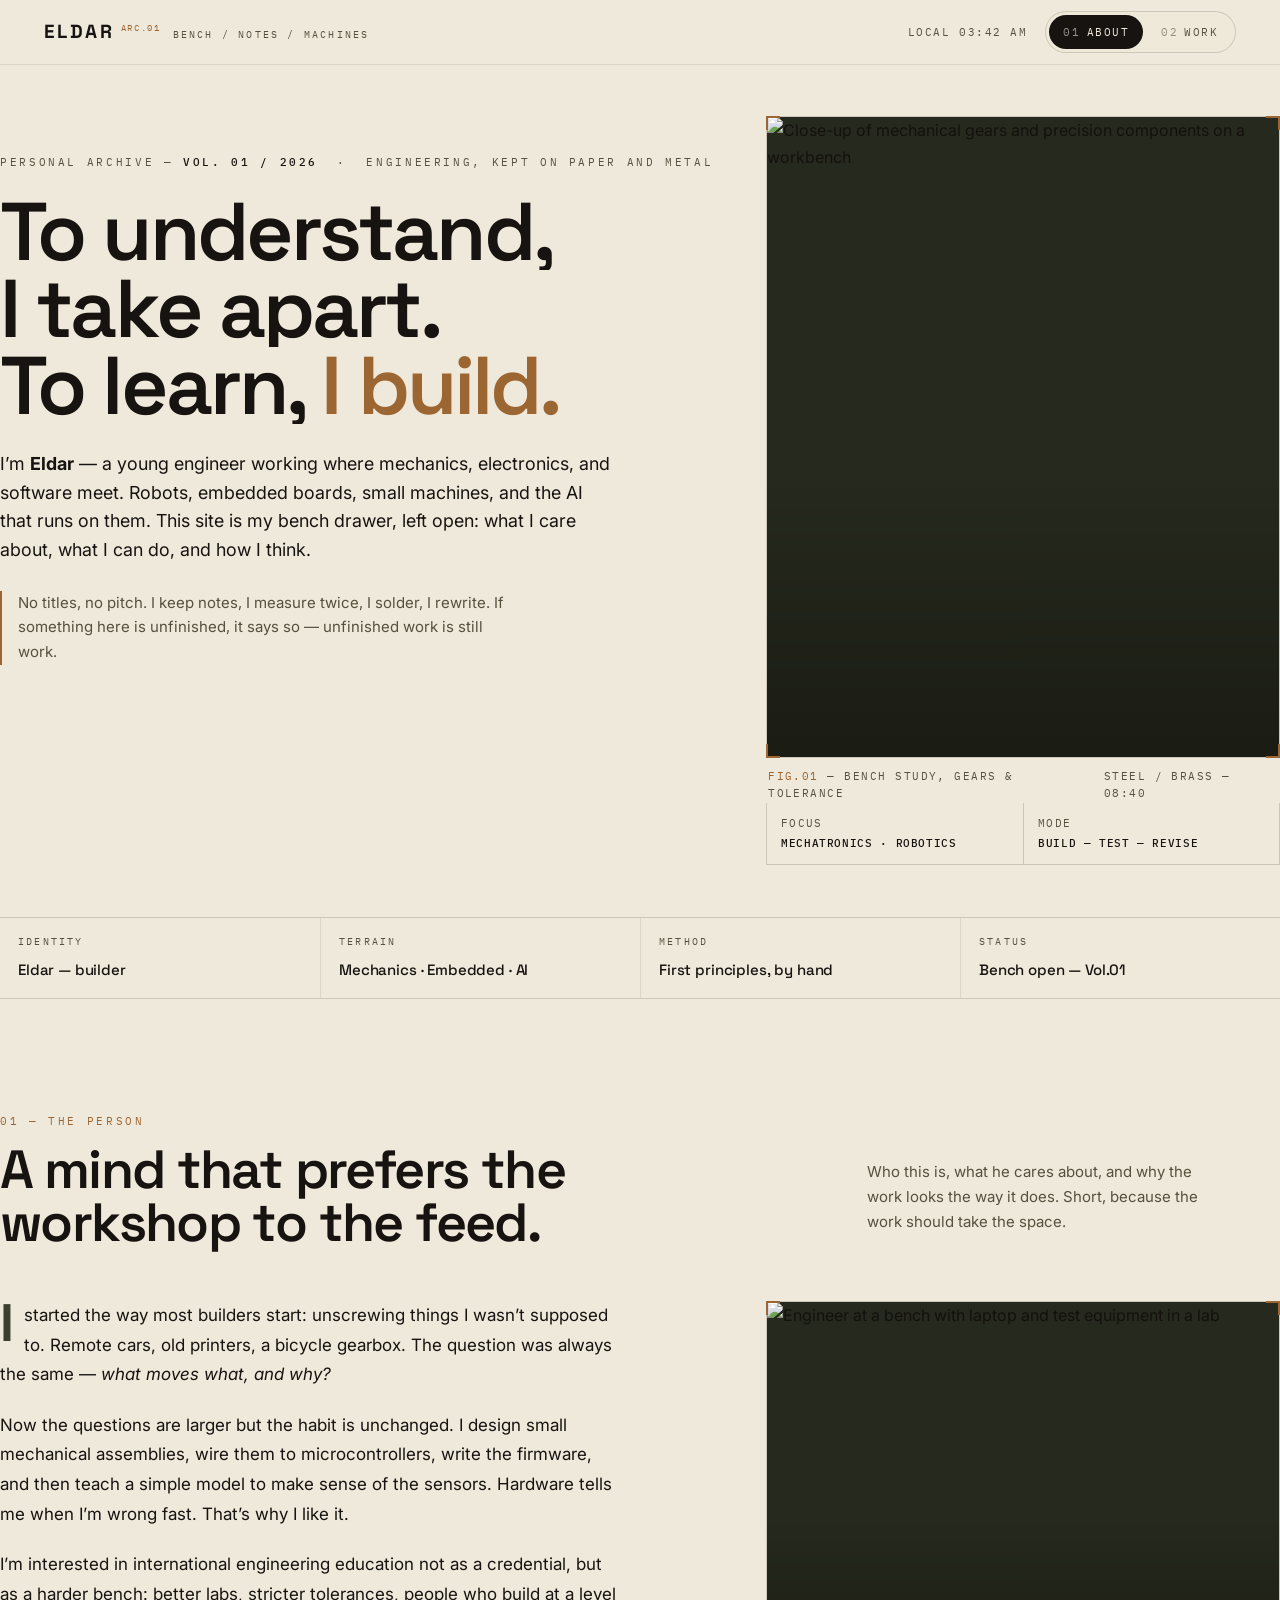
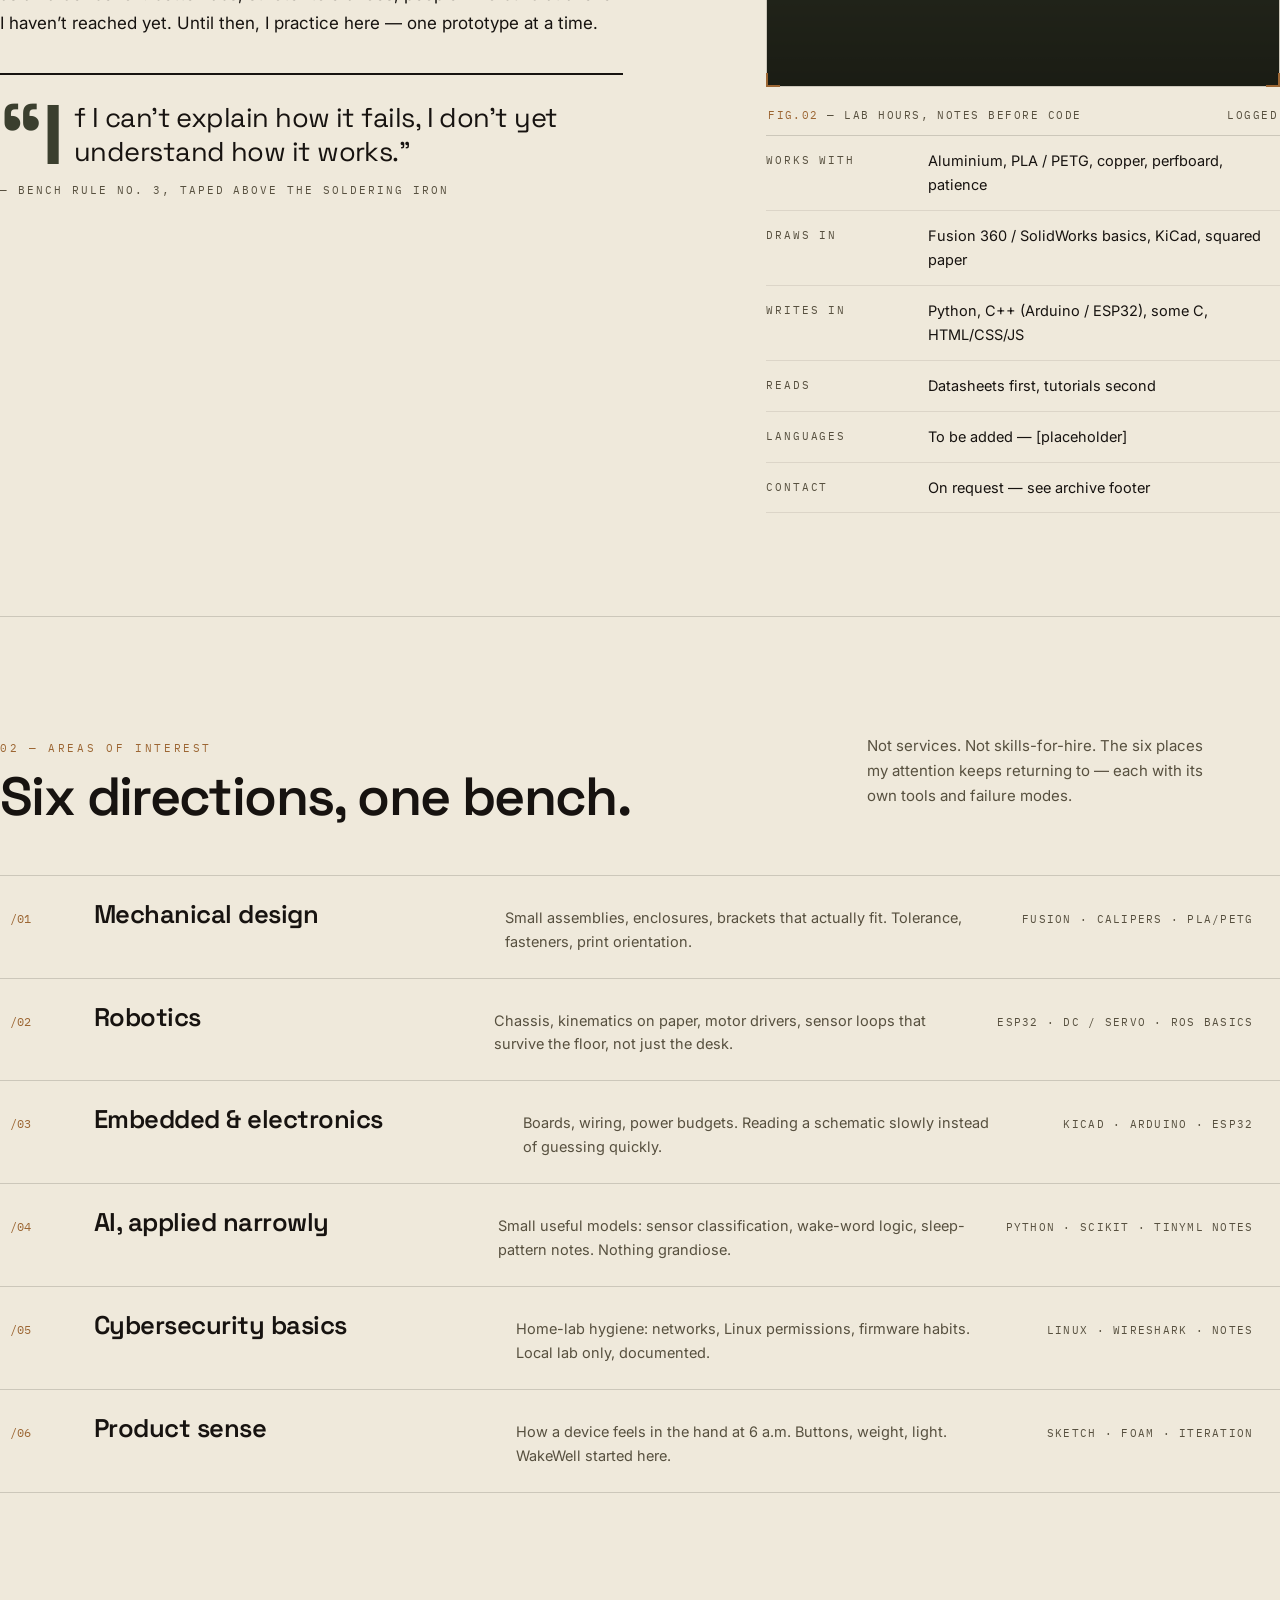
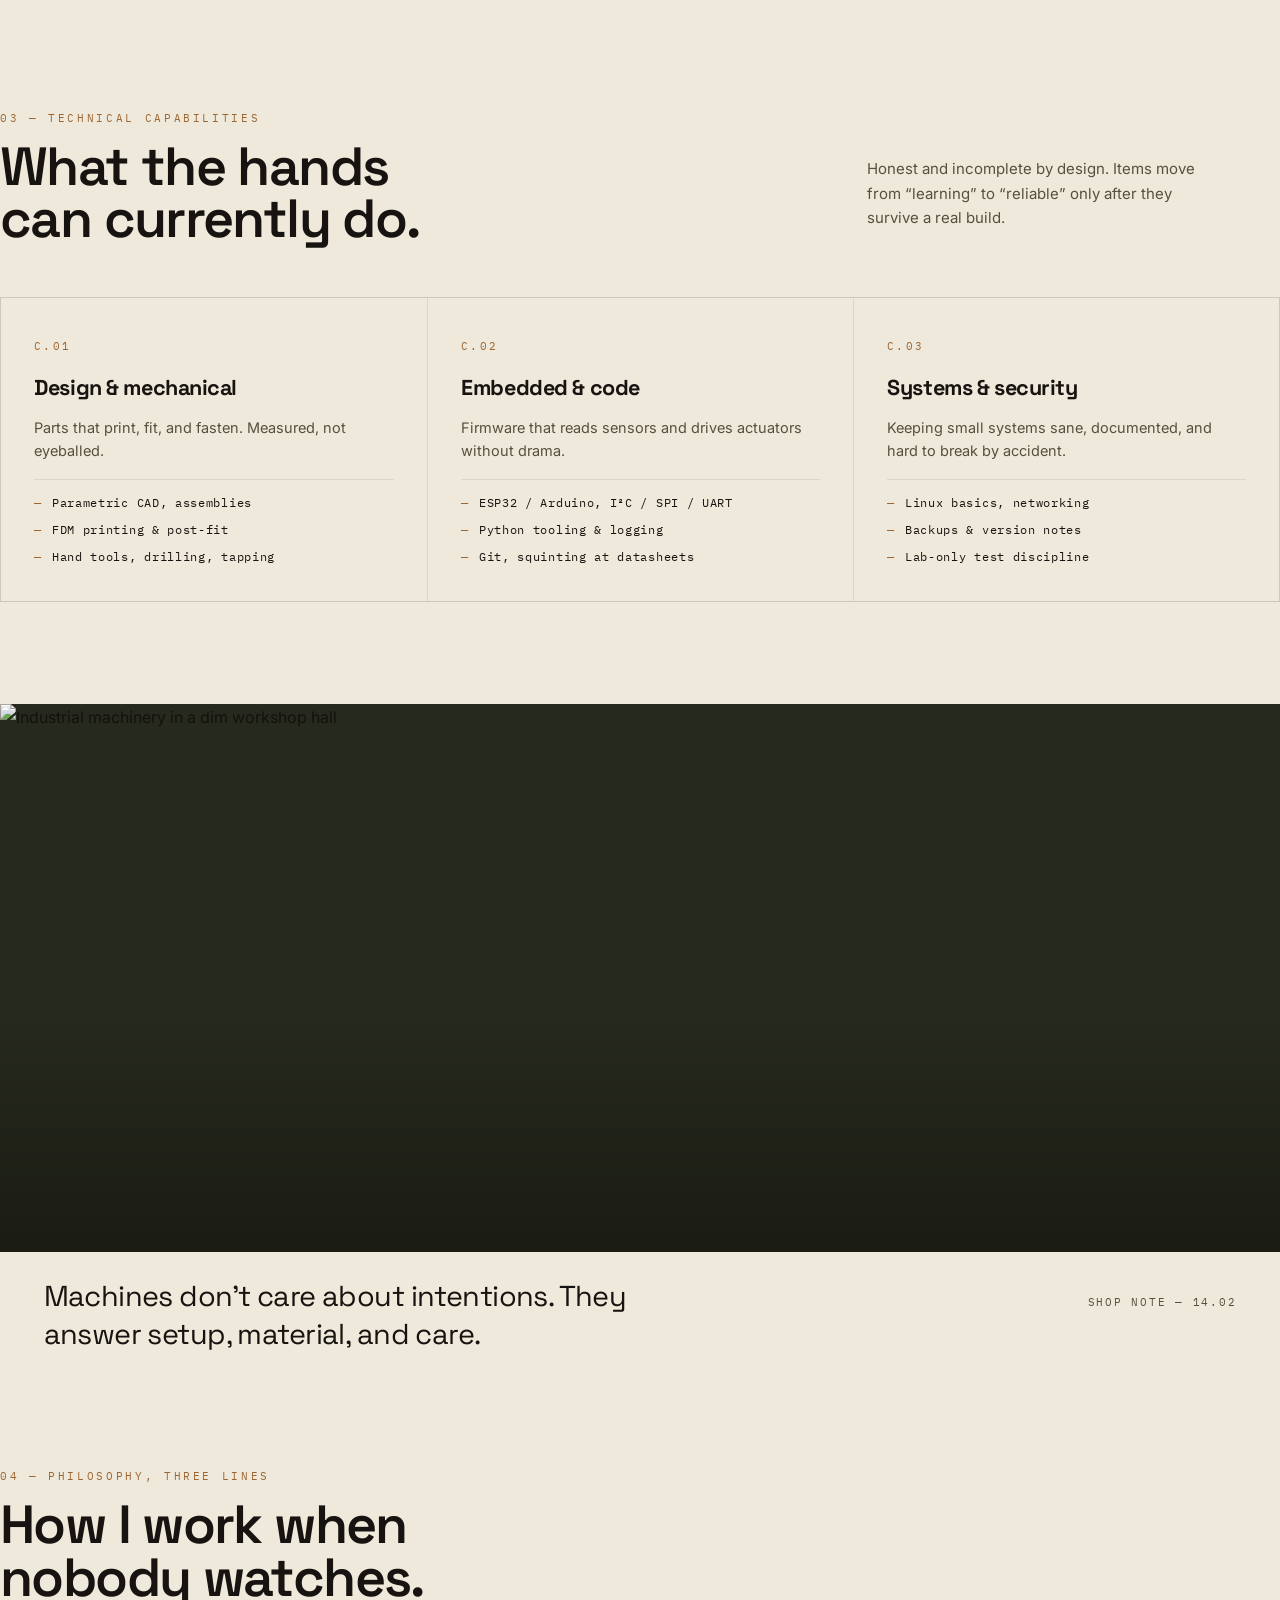
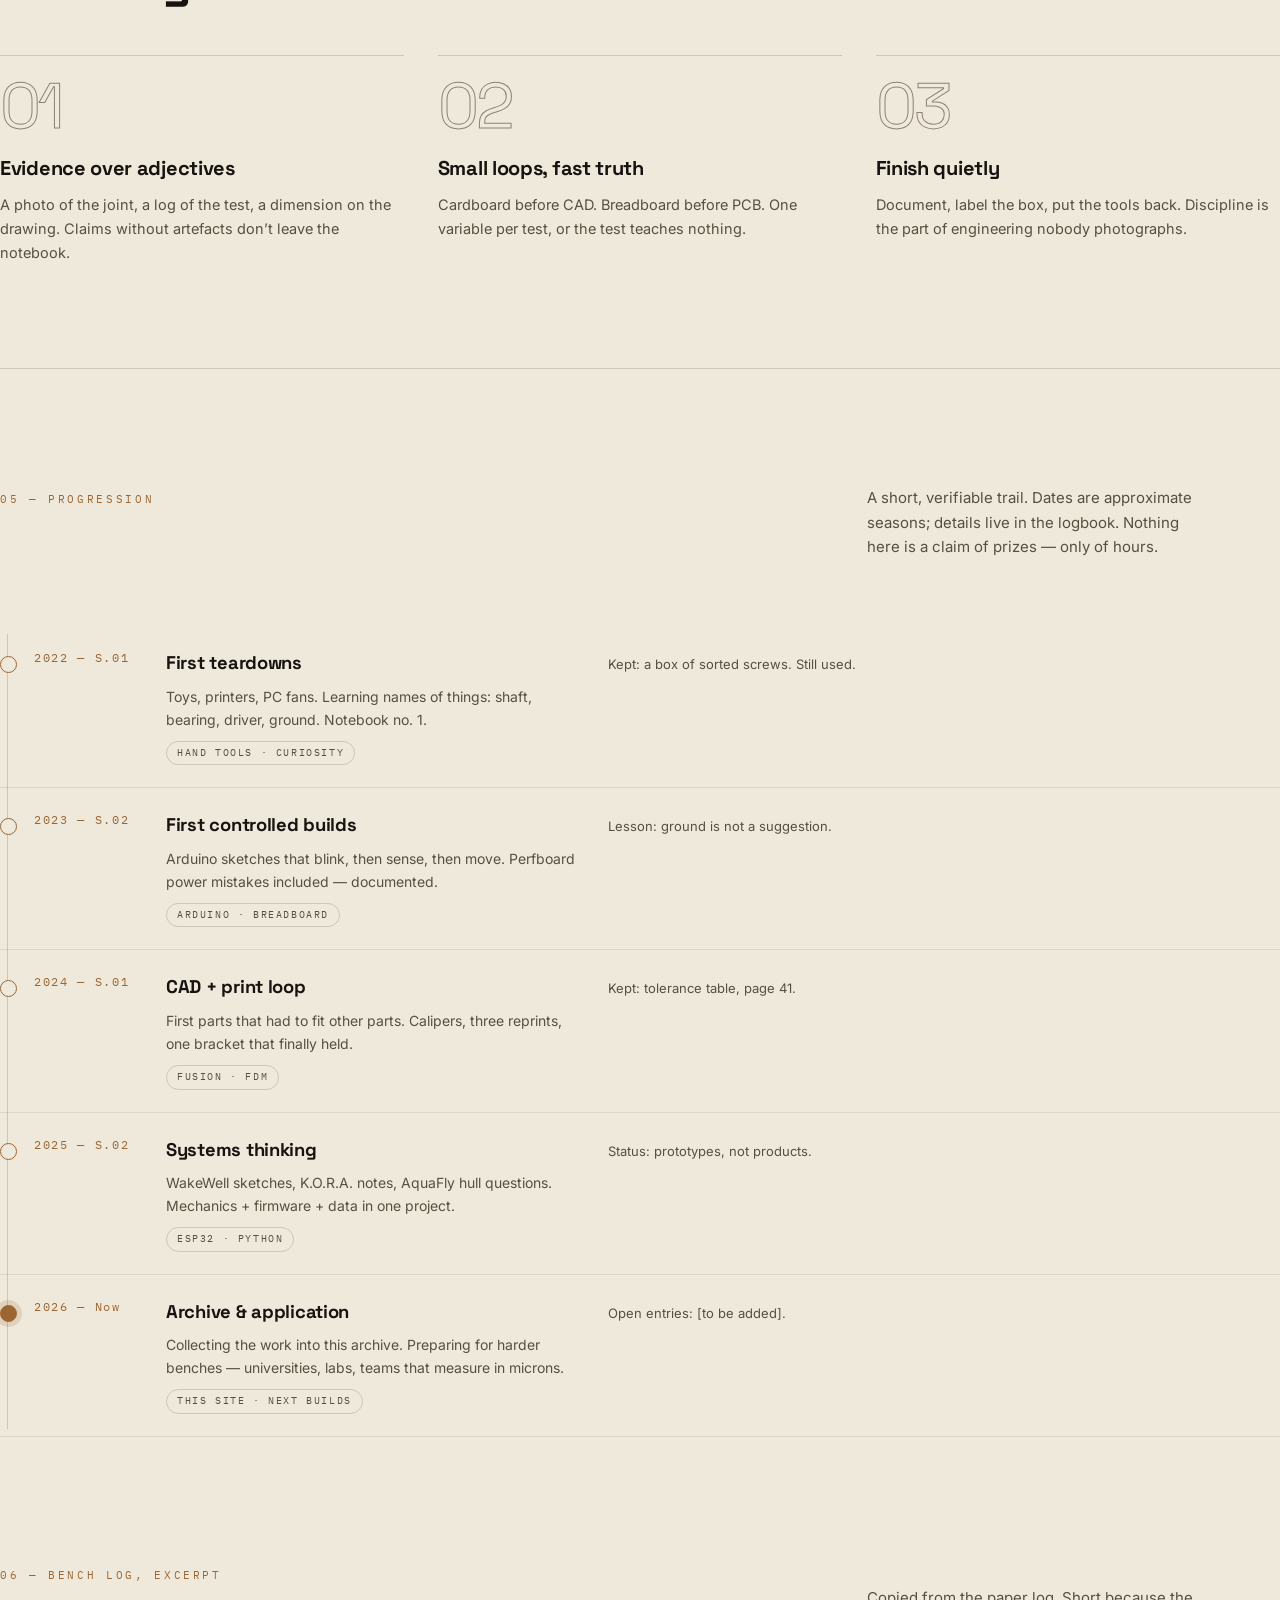
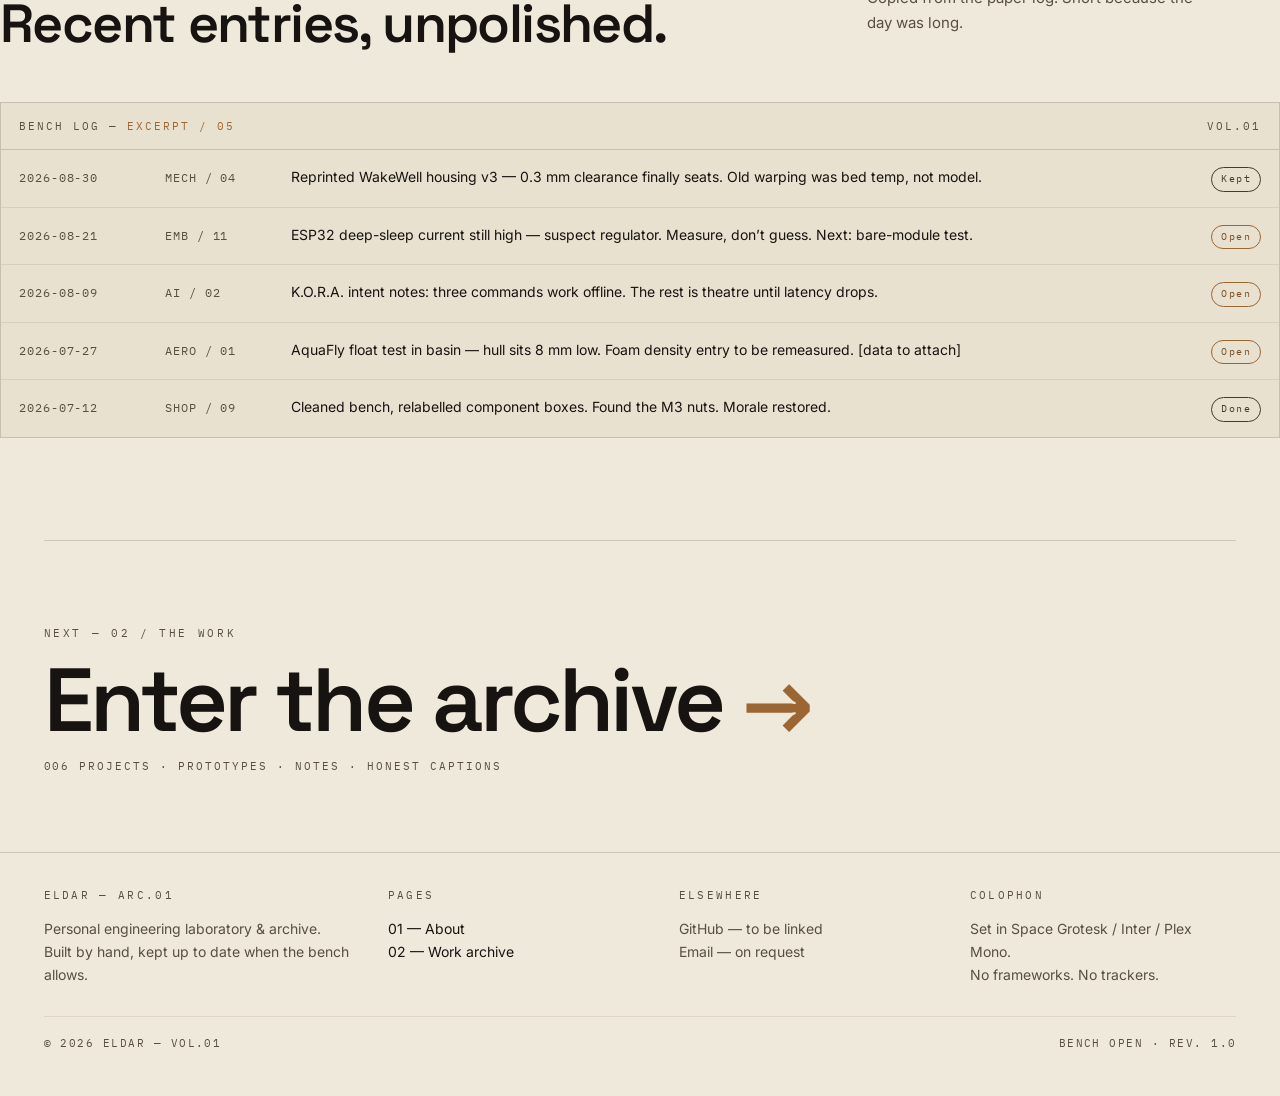
==== index.html @ a41242f1 "Vol.01: personal engineering archive (about + work)" ====
<!DOCTYPE html>
<html lang="en" data-theme="light">
<head>
  <meta charset="UTF-8">
  <meta name="viewport" content="width=device-width, initial-scale=1.0">
  <title>ELDAR — Understanding, Built by Hand | Engineering Archive Vol.01</title>
  <meta name="description" content="Eldar — young engineer working across mechanical systems, robotics, embedded hardware and AI. A personal laboratory and archive. Less talk, more bench.">
  <meta name="theme-color" content="#EFE9DB">
  <link rel="canonical" href="https://eldar-archive.dev/">
  <meta property="og:type" content="website">
  <meta property="og:title" content="ELDAR — Understanding, Built by Hand">
  <meta property="og:description" content="Mechanical systems, robotics, embedded hardware, AI. A personal engineering laboratory and archive.">
  <meta property="og:image" content="https://images.unsplash.com/photo-1530124566582-a618bc2615dc?q=80&w=1200&auto=format&fit=crop">
  <meta name="twitter:card" content="summary_large_image">
  <link rel="icon" href="data:image/svg+xml,%3Csvg xmlns='http://www.w3.org/2000/svg' viewBox='0 0 64 64'%3E%3Crect width='64' height='64' fill='%23171310'/%3E%3Ctext x='32' y='42' font-family='Arial' font-weight='700' font-size='32' fill='%23EFE9DB' text-anchor='middle'%3EE%3C/text%3E%3Crect x='14' y='48' width='36' height='3' fill='%239C6633'/%3E%3C/svg%3E">
  <link rel="preconnect" href="https://fonts.googleapis.com">
  <link rel="preconnect" href="https://fonts.gstatic.com" crossorigin>
  <link href="https://fonts.googleapis.com/css2?family=IBM+Plex+Mono:wght@400;500&family=Inter:wght@400;500;600&family=Space+Grotesk:wght@400;500;600;700&display=swap" rel="stylesheet">
  <link rel="stylesheet" href="assets/css/style.css">
</head>
<body>
  <a class="skip" href="#main">Skip to content</a>
  <div class="progress" aria-hidden="true"><span data-progress></span></div>
  <div class="wipe" data-wipe aria-hidden="true">
    <div class="wipe-inner"><span data-wipe-label>ARCHIVE</span><i>— 2026</i></div>
  </div>

  <header class="site-head">
    <div class="head-in">
      <a class="brand" href="index.html" aria-label="Eldar — home">
        <span class="brand-mark">ELDAR<sup>ARC.01</sup></span>
        <span class="brand-sub">Bench / Notes / Machines</span>
      </a>
      <div class="head-meta">
        <span class="head-clock" data-clock>LOCAL --:--</span>
        <nav class="nav" aria-label="Primary">
          <a href="index.html" aria-current="page"><b>01</b>About</a>
          <a href="work.html" data-transition data-label="02 — WORK ARCHIVE"><b>02</b>Work</a>
        </nav>
      </div>
    </div>
  </header>

  <main id="main">
    <!-- HERO -->
    <section class="hero-about wrap" aria-labelledby="hero-title">
      <div class="hero-grid">
        <div class="hero-copy">
          <p class="vol reveal">Personal archive — <b>Vol. 01 / 2026</b> &nbsp;·&nbsp; Engineering, kept on paper and metal</p>
          <h1 id="hero-title" class="h-display lines" aria-label="To understand, I take apart. To learn, I build.">
            <span class="line"><span>To understand,</span></span>
            <span class="line"><span>I take apart.</span></span>
            <span class="line"><span>To learn, <em>I build.</em></span></span>
          </h1>
          <p class="lede reveal reveal-d1" style="margin-top:26px">
            I&rsquo;m <strong>Eldar</strong> — a young engineer working where mechanics, electronics,
            and software meet. Robots, embedded boards, small machines, and the AI that runs on them.
            This site is my bench drawer, left open: what I care about, what I can do, and how I think.
          </p>
          <div class="hero-note reveal reveal-d2">
            <span class="bar" aria-hidden="true"></span>
            <p class="muted" style="margin:0;font-size:15px;max-width:56ch">
              No titles, no pitch. I keep notes, I measure twice, I solder, I rewrite.
              If something here is unfinished, it says so — unfinished work is still work.
            </p>
          </div>
        </div>
        <figure class="hero-fig reveal reveal-d1" style="margin:0">
          <div class="frame">
            <span class="ticks" aria-hidden="true"><i></i><i></i><i></i><i></i></span>
            <div class="img-reveal" style="aspect-ratio:4/5">
              <img src="https://images.unsplash.com/photo-1530124566582-a618bc2615dc?q=80&w=1200&auto=format&fit=crop"
                   alt="Close-up of mechanical gears and precision components on a workbench"
                   fetchpriority="high" decoding="async">
            </div>
          </div>
          <figcaption class="caption"><span><b>FIG.01</b> — Bench study, gears &amp; tolerance</span><span> Steel / brass — 08:40</span></figcaption>
          <div class="hero-meta" aria-label="Profile metadata">
            <div>Focus<b>Mechatronics · Robotics</b></div>
            <div>Mode<b>Build — test — revise</b></div>
          </div>
        </figure>
      </div>

      <div class="spec-strip reveal" aria-label="Quick facts">
        <div><small>Identity</small><strong>Eldar — builder</strong></div>
        <div><small>Terrain</small><strong>Mechanics · Embedded · AI</strong></div>
        <div><small>Method</small><strong>First principles, by hand</strong></div>
        <div><small>Status</small><strong>Bench open — Vol.01</strong></div>
      </div>
    </section>

    <!-- 01 PROFILE -->
    <section class="block wrap" aria-labelledby="profile-t">
      <div class="block-head">
        <div class="left">
          <p class="block-num reveal">01 — The person</p>
          <h2 id="profile-t" class="h2 reveal">A mind that prefers the workshop to the feed.</h2>
        </div>
        <p class="right reveal">Who this is, what he cares about, and why the work looks the way it does. Short, because the work should take the space.</p>
      </div>
      <div class="profile-grid">
        <div class="profile-main reveal">
          <p>I started the way most builders start: unscrewing things I wasn&rsquo;t supposed to. Remote cars, old printers, a bicycle gearbox. The question was always the same — <em>what moves what, and why?</em></p>
          <p>Now the questions are larger but the habit is unchanged. I design small mechanical assemblies, wire them to microcontrollers, write the firmware, and then teach a simple model to make sense of the sensors. Hardware tells me when I&rsquo;m wrong fast. That&rsquo;s why I like it.</p>
          <p>I&rsquo;m interested in international engineering education not as a credential, but as a harder bench: better labs, stricter tolerances, people who build at a level I haven&rsquo;t reached yet. Until then, I practice here — one prototype at a time.</p>
          <div class="pull">
            <p>&ldquo;If I can&rsquo;t explain how it fails, I don&rsquo;t yet understand how it works.&rdquo;</p>
            <cite>— bench rule no. 3, taped above the soldering iron</cite>
          </div>
        </div>
        <div class="profile-side reveal reveal-d1">
          <div class="frame">
            <span class="ticks" aria-hidden="true"><i></i><i></i><i></i><i></i></span>
            <div class="img-reveal" style="aspect-ratio:4/3">
              <img src="https://images.unsplash.com/photo-1581091226825-a6a2a5aee158?q=80&w=1200&auto=format&fit=crop"
                   alt="Engineer at a bench with laptop and test equipment in a lab" loading="lazy" decoding="async">
            </div>
          </div>
          <p class="caption"><span><b>FIG.02</b> — Lab hours, notes before code</span><span> Logged</span></p>
          <div class="fact-table" aria-label="Facts">
            <dl><dt>Works with</dt><dd>Aluminium, PLA / PETG, copper, perfboard, patience</dd></dl>
            <dl><dt>Draws in</dt><dd>Fusion 360 / SolidWorks basics, KiCad, squared paper</dd></dl>
            <dl><dt>Writes in</dt><dd>Python, C++ (Arduino / ESP32), some C, HTML/CSS/JS</dd></dl>
            <dl><dt>Reads</dt><dd>Datasheets first, tutorials second</dd></dl>
            <dl><dt>Languages</dt><dd>To be added — [placeholder]</dd></dl>
            <dl><dt>Contact</dt><dd>On request — see archive footer</dd></dl>
          </div>
        </div>
      </div>
    </section>

    <hr class="rule">

    <!-- 02 FIELDS -->
    <section class="block wrap" aria-labelledby="fields-t">
      <div class="block-head">
        <div class="left">
          <p class="block-num reveal">02 — Areas of interest</p>
          <h2 id="fields-t" class="h2 reveal">Six directions, one bench.</h2>
        </div>
        <p class="right reveal">Not services. Not skills-for-hire. The six places my attention keeps returning to — each with its own tools and failure modes.</p>
      </div>
      <div class="fields reveal" role="list">
        <a class="field" role="listitem" href="work.html#robotics" data-transition data-label="02 — ROBOTICS">
          <span class="idx">/01</span><h3>Mechanical design</h3>
          <p>Small assemblies, enclosures, brackets that actually fit. Tolerance, fasteners, print orientation.</p>
          <span class="tools">Fusion · Calipers · PLA/PETG <span class="arrow">→</span></span>
        </a>
        <a class="field" role="listitem" href="work.html#robotics" data-transition data-label="02 — ROBOTICS">
          <span class="idx">/02</span><h3>Robotics</h3>
          <p>Chassis, kinematics on paper, motor drivers, sensor loops that survive the floor, not just the desk.</p>
          <span class="tools">ESP32 · DC / Servo · ROS basics <span class="arrow">→</span></span>
        </a>
        <a class="field" role="listitem" href="work.html#electronics" data-transition data-label="02 — ELECTRONICS">
          <span class="idx">/03</span><h3>Embedded &amp; electronics</h3>
          <p>Boards, wiring, power budgets. Reading a schematic slowly instead of guessing quickly.</p>
          <span class="tools">KiCad · Arduino · ESP32 <span class="arrow">→</span></span>
        </a>
        <a class="field" role="listitem" href="work.html#kora" data-transition data-label="02 — K.O.R.A.">
          <span class="idx">/04</span><h3>AI, applied narrowly</h3>
          <p>Small useful models: sensor classification, wake-word logic, sleep-pattern notes. Nothing grandiose.</p>
          <span class="tools">Python · scikit · TinyML notes <span class="arrow">→</span></span>
        </a>
        <a class="field" role="listitem" href="work.html#security" data-transition data-label="02 — SECURITY LAB">
          <span class="idx">/05</span><h3>Cybersecurity basics</h3>
          <p>Home-lab hygiene: networks, Linux permissions, firmware habits. Local lab only, documented.</p>
          <span class="tools">Linux · Wireshark · Notes <span class="arrow">→</span></span>
        </a>
        <a class="field" role="listitem" href="work.html#cad" data-transition data-label="02 — CAD / PROTOTYPES">
          <span class="idx">/06</span><h3>Product sense</h3>
          <p>How a device feels in the hand at 6 a.m. Buttons, weight, light. WakeWell started here.</p>
          <span class="tools">Sketch · Foam · Iteration <span class="arrow">→</span></span>
        </a>
      </div>
    </section>

    <!-- 03 CAPABILITIES -->
    <section class="block wrap" aria-labelledby="caps-t">
      <div class="block-head">
        <div class="left">
          <p class="block-num reveal">03 — Technical capabilities</p>
          <h2 id="caps-t" class="h2 reveal">What the hands can currently do.</h2>
        </div>
        <p class="right reveal">Honest and incomplete by design. Items move from &ldquo;learning&rdquo; to &ldquo;reliable&rdquo; only after they survive a real build.</p>
      </div>
      <div class="caps reveal">
        <div class="cap">
          <span class="cnum">C.01</span>
          <h3>Design &amp; mechanical</h3>
          <p>Parts that print, fit, and fasten. Measured, not eyeballed.</p>
          <ul><li>Parametric CAD, assemblies</li><li>FDM printing &amp; post-fit</li><li>Hand tools, drilling, tapping</li></ul>
        </div>
        <div class="cap">
          <span class="cnum">C.02</span>
          <h3>Embedded &amp; code</h3>
          <p>Firmware that reads sensors and drives actuators without drama.</p>
          <ul><li>ESP32 / Arduino, I²C / SPI / UART</li><li>Python tooling &amp; logging</li><li>Git, squinting at datasheets</li></ul>
        </div>
        <div class="cap">
          <span class="cnum">C.03</span>
          <h3>Systems &amp; security</h3>
          <p>Keeping small systems sane, documented, and hard to break by accident.</p>
          <ul><li>Linux basics, networking</li><li>Backups &amp; version notes</li><li>Lab-only test discipline</li></ul>
        </div>
      </div>
    </section>

    <!-- INTERLUDE -->
    <section class="interlude" aria-label="Workshop interlude">
      <div class="img-reveal reveal" data-parallax="0.05">
        <img src="https://images.unsplash.com/photo-1504328345606-18bbc8c9d7d1?q=80&w=2000&auto=format&fit=crop"
             alt="Industrial machinery in a dim workshop hall" loading="lazy" decoding="async">
      </div>
      <blockquote class="reveal">
        <p>Machines don&rsquo;t care about intentions. They answer setup, material, and care.</p>
        <footer>Shop note — 14.02</footer>
      </blockquote>
    </section>

    <!-- 04 PHILOSOPHY -->
    <section class="block wrap" aria-labelledby="philo-t">
      <div class="block-head">
        <div class="left">
          <p class="block-num reveal">04 — Philosophy, three lines</p>
          <h2 id="philo-t" class="h2 reveal">How I work when nobody watches.</h2>
        </div>
      </div>
      <div class="philo">
        <div class="principle reveal"><span class="big">01</span><h3>Evidence over adjectives</h3><p>A photo of the joint, a log of the test, a dimension on the drawing. Claims without artefacts don&rsquo;t leave the notebook.</p></div>
        <div class="principle reveal reveal-d1"><span class="big">02</span><h3>Small loops, fast truth</h3><p>Cardboard before CAD. Breadboard before PCB. One variable per test, or the test teaches nothing.</p></div>
        <div class="principle reveal reveal-d2"><span class="big">03</span><h3>Finish quietly</h3><p>Document, label the box, put the tools back. Discipline is the part of engineering nobody photographs.</p></div>
      </div>
    </section>

    <hr class="rule">

    <!-- 05 PROGRESSION -->
    <section class="block wrap" aria-labelledby="prog-t">
      <div class="block-head">
        <div class="left">
          <p class="block-num reveal">05 — Progression</p>
          <h2 id="prog-t" class="h2 reveal">How the bench got here.</h2>
        </div>
        <p class="right reveal">A short, verifiable trail. Dates are approximate seasons; details live in the logbook. Nothing here is a claim of prizes — only of hours.</p>
      </div>
      <ol class="timeline reveal">
        <li><span class="yr">2022 — S.01</span><div><h3>First teardowns</h3><p>Toys, printers, PC fans. Learning names of things: shaft, bearing, driver, ground. Notebook no. 1.</p><span class="tag">Hand tools · Curiosity</span></div><p class="muted" style="font-size:13px">Kept: a box of sorted screws. Still used.</p></li>
        <li><span class="yr">2023 — S.02</span><div><h3>First controlled builds</h3><p>Arduino sketches that blink, then sense, then move. Perfboard power mistakes included — documented.</p><span class="tag">Arduino · Breadboard</span></div><p class="muted" style="font-size:13px">Lesson: ground is not a suggestion.</p></li>
        <li><span class="yr">2024 — S.01</span><div><h3>CAD + print loop</h3><p>First parts that had to fit other parts. Calipers, three reprints, one bracket that finally held.</p><span class="tag">Fusion · FDM</span></div><p class="muted" style="font-size:13px">Kept: tolerance table, page 41.</p></li>
        <li><span class="yr">2025 — S.02</span><div><h3>Systems thinking</h3><p>WakeWell sketches, K.O.R.A. notes, AquaFly hull questions. Mechanics + firmware + data in one project.</p><span class="tag">ESP32 · Python</span></div><p class="muted" style="font-size:13px">Status: prototypes, not products.</p></li>
        <li class="is-now"><span class="yr">2026 — Now</span><div><h3>Archive &amp; application</h3><p>Collecting the work into this archive. Preparing for harder benches — universities, labs, teams that measure in microns.</p><span class="tag">This site · Next builds</span></div><p class="muted" style="font-size:13px">Open entries: [to be added].</p></li>
      </ol>
    </section>

    <!-- 06 LOG -->
    <section class="block wrap" aria-labelledby="log-t" style="padding-top:0">
      <div class="block-head">
        <div class="left">
          <p class="block-num reveal">06 — Bench log, excerpt</p>
          <h2 id="log-t" class="h2 reveal">Recent entries, unpolished.</h2>
        </div>
        <p class="right reveal">Copied from the paper log. Short because the day was long.</p>
      </div>
      <div class="log reveal" role="table" aria-label="Bench log excerpt">
        <div class="log-head"><span>Bench log — <b>EXCERPT / 05</b></span><span>Vol.01</span></div>
        <div class="log-row" role="row"><span class="d">2026-08-30</span><span class="c">MECH / 04</span><span>Reprinted WakeWell housing v3 — 0.3 mm clearance finally seats. Old warping was bed temp, not model.</span><span class="s ok">Kept</span></div>
        <div class="log-row" role="row"><span class="d">2026-08-21</span><span class="c">EMB / 11</span><span>ESP32 deep-sleep current still high — suspect regulator. Measure, don&rsquo;t guess. Next: bare-module test.</span><span class="s work">Open</span></div>
        <div class="log-row" role="row"><span class="d">2026-08-09</span><span class="c">AI / 02</span><span>K.O.R.A. intent notes: three commands work offline. The rest is theatre until latency drops.</span><span class="s work">Open</span></div>
        <div class="log-row" role="row"><span class="d">2026-07-27</span><span class="c">AERO / 01</span><span>AquaFly float test in basin — hull sits 8 mm low. Foam density entry to be remeasured. [data to attach]</span><span class="s work">Open</span></div>
        <div class="log-row" role="row"><span class="d">2026-07-12</span><span class="c">SHOP / 09</span><span>Cleaned bench, relabelled component boxes. Found the M3 nuts. Morale restored.</span><span class="s ok">Done</span></div>
      </div>
    </section>

    <div class="wrap">
      <a class="next reveal" href="work.html" data-transition data-label="02 — WORK ARCHIVE" aria-label="Go to the work archive">
        <small>Next — 02 / The work</small>
        <p class="big">Enter the archive <span>→</span></p>
        <p class="muted mono" style="font-size:11px;letter-spacing:.18em;text-transform:uppercase;margin:14px 0 0">006 projects · prototypes · notes · honest captions</p>
      </a>
    </div>
  </main>

  <footer class="site-foot">
    <div class="wrap">
      <div class="foot-grid">
        <div><h4>Eldar — Arc.01</h4><p class="muted" style="margin:0;max-width:34ch">Personal engineering laboratory &amp; archive. Built by hand, kept up to date when the bench allows.</p></div>
        <div><h4>Pages</h4><p style="margin:0"><a href="index.html" aria-current="page">01 — About</a><br><a href="work.html" data-transition data-label="02 — WORK ARCHIVE">02 — Work archive</a></p></div>
        <div><h4>Elsewhere</h4><p class="muted" style="margin:0">GitHub — to be linked<br>Email — on request</p></div>
        <div><h4>Colophon</h4><p class="muted" style="margin:0">Set in Space Grotesk / Inter / Plex Mono.<br>No frameworks. No trackers.</p></div>
      </div>
      <div class="foot-bottom"><span>© <span data-year>2026</span> Eldar — Vol.01</span><span>Bench open · Rev. 1.0</span></div>
    </div>
  </footer>

  <script src="assets/js/main.js" defer></script>
</body>
</html>
---- assets/css/style.css ----
/* ============================================================
   ELDAR — personal engineering archive
   Vol.01 / 2026 — editorial system, no frameworks
   Palette: ivory paper / graphite ink / olive / muted copper
   ============================================================ */

:root{
  --paper:#EFE9DB;
  --paper-2:#E5DCC9;
  --card:#E9E1D0;
  --ink:#171310;
  --ink-2:#2A241D;
  --graphite:#1D1A15;
  --charcoal:#26211A;
  --stone:#8B8172;
  --stone-dark:#57503F;
  --line:rgba(23,19,16,.16);
  --line-soft:rgba(23,19,16,.09);
  --olive:#3B3F2E;
  --olive-deep:#26291D;
  --copper:#9C6633;
  --copper-deep:#7A4E24;
  --burgundy:#5C2E26;
  --bg:var(--paper);
  --fg:var(--ink);
  --muted:var(--stone-dark);
  --panel:var(--card);
  --header-bg:rgba(239,233,219,.86);
  --img-filter:grayscale(22%) sepia(14%) contrast(1.03) brightness(.98);
  --font-display:"Space Grotesk","Archivo",system-ui,-apple-system,"Segoe UI",Roboto,sans-serif;
  --font-body:"Inter",system-ui,-apple-system,"Segoe UI",Roboto,sans-serif;
  --font-mono:"IBM Plex Mono",ui-monospace,SFMono-Regular,Menlo,Consolas,monospace;
  --wrap:1340px;
  --gutter:clamp(18px,3.4vw,44px);
  --ease:cubic-bezier(.22,.8,.24,1);
}

[data-theme="dark"]{
  --bg:#16130F;
  --fg:#EDE6D6;
  --muted:#A79C87;
  --panel:#1F1B15;
  --line:rgba(237,230,214,.16);
  --line-soft:rgba(237,230,214,.08);
  --header-bg:rgba(22,19,15,.82);
  --card:#201B14;
  --img-filter:grayscale(28%) sepia(10%) contrast(1.05) brightness(.92);
}

*{box-sizing:border-box}
html{scroll-behavior:smooth}
html:focus-within{scroll-behavior:smooth}
body{
  margin:0;
  background:var(--bg);
  color:var(--fg);
  font-family:var(--font-body);
  font-size:16px;
  line-height:1.65;
  -webkit-font-smoothing:antialiased;
  text-rendering:optimizeLegibility;
  overflow-x:hidden;
  transition:background .5s var(--ease),color .5s var(--ease);
}
::selection{background:var(--copper);color:#FFF8EA}
img{display:block;max-width:100%}
a{color:inherit}

/* skip link */
.skip{
  position:absolute;left:12px;top:-60px;z-index:200;
  background:var(--ink);color:var(--paper);
  font-family:var(--font-mono);font-size:12px;letter-spacing:.08em;
  padding:10px 14px;text-decoration:none;transition:top .2s;
}
[data-theme="dark"] .skip{background:var(--paper);color:var(--ink)}
.skip:focus{top:12px}

/* progress hairline */
.progress{position:fixed;top:0;left:0;height:2px;width:100%;z-index:120;pointer-events:none;background:transparent}
.progress span{display:block;height:100%;width:100%;background:var(--copper);transform-origin:0 50%;transform:scaleX(0)}

/* page wipe transition */
.wipe{
  position:fixed;inset:0;z-index:150;display:flex;align-items:center;justify-content:center;
  background:var(--olive-deep);color:#EFE9DB;
  clip-path:inset(0 0 100% 0);
  transition:clip-path .55s var(--ease);
  pointer-events:none;
}
.wipe.is-on{clip-path:inset(0 0 0% 0);pointer-events:auto}
.wipe-inner{font-family:var(--font-mono);font-size:12px;letter-spacing:.28em;text-transform:uppercase;display:flex;gap:16px;align-items:center}
.wipe-inner i{font-style:normal;color:#C39A6B}

/* header */
.site-head{
  position:sticky;top:0;z-index:100;
  background:var(--header-bg);
  backdrop-filter:blur(14px);-webkit-backdrop-filter:blur(14px);
  border-bottom:1px solid var(--line-soft);
}
.head-in{
  max-width:var(--wrap);margin:0 auto;padding:0 var(--gutter);
  display:flex;align-items:center;gap:20px;min-height:64px;
}
.brand{display:flex;align-items:baseline;gap:12px;text-decoration:none}
.brand-mark{
  font-family:var(--font-display);font-weight:700;letter-spacing:.14em;font-size:19px;
}
.brand-mark sup{font-family:var(--font-mono);font-weight:400;font-size:9px;letter-spacing:.18em;color:var(--copper);margin-left:6px}
.brand-sub{font-family:var(--font-mono);font-size:10px;letter-spacing:.22em;color:var(--muted);text-transform:uppercase}
.head-meta{margin-left:auto;display:flex;align-items:center;gap:18px}
.head-clock{font-family:var(--font-mono);font-size:11px;letter-spacing:.14em;color:var(--muted)}
.nav{display:flex;gap:4px;border:1px solid var(--line);border-radius:999px;padding:3px;background:color-mix(in srgb, var(--bg) 60%, transparent)}
.nav a{
  font-family:var(--font-mono);font-size:11px;letter-spacing:.14em;text-transform:uppercase;
  text-decoration:none;padding:8px 14px;border-radius:999px;color:var(--muted);
  transition:background .25s,color .25s;
}
.nav a b{font-weight:400;opacity:.6;margin-right:6px}
.nav a[aria-current="page"]{background:var(--fg);color:var(--bg)}
.nav a:hover:not([aria-current="page"]){color:var(--fg)}

/* layout */
.wrap{max-width:var(--wrap);margin:0 auto;padding:0 var(--gutter)}
section{position:relative}
.kicker{
  font-family:var(--font-mono);font-size:11px;letter-spacing:.24em;text-transform:uppercase;
  color:var(--muted);display:flex;align-items:center;gap:12px;margin:0 0 18px;
}
.kicker::before{content:"";width:28px;height:1px;background:var(--copper);flex:none}
.kicker .n{color:var(--copper)}
.h-display{
  font-family:var(--font-display);font-weight:600;
  font-size:clamp(2.7rem,6.4vw,6.2rem);
  line-height:.94;letter-spacing:-.035em;margin:0;
  text-wrap:balance;
}
.h-display em{font-style:normal;color:var(--copper)}
.h-display .thin{font-weight:400}
.lede{font-size:clamp(1.02rem,1.4vw,1.22rem);line-height:1.6;max-width:56ch;color:var(--fg)}
.muted{color:var(--muted)}
.mono{font-family:var(--font-mono)}
.rule{border:0;border-top:1px solid var(--line);margin:0}
.rule-soft{border:0;border-top:1px solid var(--line-soft);margin:0}

/* reveal system — calm, engineered */
.reveal{opacity:0;transform:translateY(26px);transition:opacity .8s var(--ease),transform .8s var(--ease)}
.reveal.is-visible{opacity:1;transform:none}
.reveal-d1{transition-delay:.08s}.reveal-d2{transition-delay:.16s}.reveal-d3{transition-delay:.24s}
.lines .line{display:block;overflow:hidden}
.lines .line > span{display:block;transform:translateY(110%);transition:transform .9s var(--ease)}
.lines.is-visible .line > span{transform:none}
.lines.is-visible .line:nth-child(2) > span{transition-delay:.08s}
.lines.is-visible .line:nth-child(3) > span{transition-delay:.16s}
.lines.is-visible .line:nth-child(4) > span{transition-delay:.24s}

.img-reveal{position:relative;overflow:hidden;background:var(--olive-deep)}
.img-reveal img{
  width:100%;height:100%;object-fit:cover;filter:var(--img-filter);
  transform:scale(1.06);
  transition:transform 1.4s var(--ease),filter .6s;
}
.img-reveal.is-visible img{transform:scale(1)}
.img-reveal::after{
  content:"";position:absolute;inset:0;pointer-events:none;
  background:linear-gradient(180deg,rgba(38,41,29,.0) 55%,rgba(22,19,15,.34) 100%);
  mix-blend-mode:multiply;
}
[data-theme="dark"] .img-reveal::after{background:linear-gradient(180deg,rgba(0,0,0,0) 50%,rgba(0,0,0,.42) 100%)}
.img-reveal:hover img{transform:scale(1.035)}
.frame{position:relative;border:1px solid var(--line)}
.frame .ticks i{position:absolute;width:14px;height:14px;border:0 solid var(--copper);z-index:2}
.frame .ticks i:nth-child(1){top:-1px;left:-1px;border-top-width:2px;border-left-width:2px}
.frame .ticks i:nth-child(2){top:-1px;right:-1px;border-top-width:2px;border-right-width:2px}
.frame .ticks i:nth-child(3){bottom:-1px;left:-1px;border-bottom-width:2px;border-left-width:2px}
.frame .ticks i:nth-child(4){bottom:-1px;right:-1px;border-bottom-width:2px;border-right-width:2px}
.caption{
  display:flex;justify-content:space-between;gap:12px;
  font-family:var(--font-mono);font-size:10.5px;letter-spacing:.14em;text-transform:uppercase;
  color:var(--muted);padding:10px 2px 0;
}
.caption b{font-weight:400;color:var(--copper)}

/* ============ PAGE 01 : ABOUT ============ */
.hero-about{padding:clamp(28px,4vw,60px) 0 0}
.hero-grid{
  display:grid;grid-template-columns:repeat(12,1fr);gap:clamp(18px,2.6vw,36px);
  align-items:start;
}
.hero-copy{grid-column:1 / span 7;padding-top:clamp(6px,2vw,28px)}
.hero-copy .vol{font-family:var(--font-mono);font-size:11px;letter-spacing:.24em;color:var(--muted);text-transform:uppercase;margin-bottom:22px}
.hero-copy .vol b{color:var(--fg);font-weight:500}
.hero-fig{grid-column:8 / span 5}
.hero-fig .img-reveal{aspect-ratio:4/5}
.hero-meta{display:grid;grid-template-columns:1fr 1fr;gap:0;border:1px solid var(--line);border-top:0}
.hero-meta div{padding:12px 14px;font-family:var(--font-mono);font-size:10.5px;letter-spacing:.12em;text-transform:uppercase;color:var(--muted)}
.hero-meta div + div{border-left:1px solid var(--line)}
.hero-meta div b{display:block;color:var(--fg);font-weight:500;margin-top:3px;letter-spacing:.06em}
.hero-note{margin-top:26px;display:flex;gap:16px;align-items:flex-start;max-width:62ch}
.hero-note .bar{width:2px;align-self:stretch;background:var(--copper);flex:none}
.spec-strip{
  margin-top:clamp(30px,4vw,54px);
  display:grid;grid-template-columns:repeat(4,1fr);
  border-top:1px solid var(--line);border-bottom:1px solid var(--line);
}
.spec-strip div{padding:16px 18px 15px;border-left:1px solid var(--line-soft)}
.spec-strip div:first-child{border-left:0}
.spec-strip small{display:block;font-family:var(--font-mono);font-size:10px;letter-spacing:.22em;color:var(--muted);text-transform:uppercase;margin-bottom:6px}
.spec-strip strong{font-family:var(--font-display);font-weight:500;font-size:15px;letter-spacing:-.01em}

.block{padding:clamp(64px,8vw,128px) 0}
.block-head{display:grid;grid-template-columns:repeat(12,1fr);gap:20px;margin-bottom:clamp(28px,4vw,52px);align-items:end}
.block-head .left{grid-column:1 / span 7}
.block-head .right{grid-column:9 / span 4;font-size:15px;color:var(--muted);max-width:38ch}
.block-num{font-family:var(--font-mono);font-size:11px;letter-spacing:.24em;color:var(--copper);text-transform:uppercase;margin-bottom:14px}
.h2{font-family:var(--font-display);font-weight:600;font-size:clamp(2rem,4.2vw,3.7rem);line-height:.98;letter-spacing:-.03em;margin:0;text-wrap:balance}

.profile-grid{display:grid;grid-template-columns:repeat(12,1fr);gap:clamp(18px,2.6vw,36px)}
.profile-main{grid-column:1 / span 6}
.profile-main p{font-size:17px;line-height:1.75;margin:0 0 1.2em;max-width:60ch}
.profile-main p:first-of-type::first-letter{
  font-family:var(--font-display);font-weight:700;font-size:3.1em;float:left;
  line-height:.82;padding-right:10px;color:var(--olive);
}
.profile-side{grid-column:8 / span 5}
.fact-table{border-top:1px solid var(--line)}
.fact-table dl{display:grid;grid-template-columns:150px 1fr;gap:12px;padding:13px 0;border-bottom:1px solid var(--line-soft);margin:0}
.fact-table dt{font-family:var(--font-mono);font-size:10.5px;letter-spacing:.18em;text-transform:uppercase;color:var(--muted);padding-top:3px}
.fact-table dd{margin:0;font-size:14.5px}
.pull{margin:34px 0 0;padding:26px 0 0;border-top:2px solid var(--fg)}
.pull p{font-family:var(--font-display);font-size:clamp(1.3rem,2.2vw,1.7rem);line-height:1.25;letter-spacing:-.02em;margin:0}
.pull cite{display:block;font-style:normal;font-family:var(--font-mono);font-size:11px;letter-spacing:.18em;text-transform:uppercase;color:var(--muted);margin-top:12px}

/* fields list */
.fields{border-top:1px solid var(--line)}
.field{
  display:grid;grid-template-columns:64px 1.1fr 1.4fr auto;gap:20px;align-items:baseline;
  padding:24px 10px;border-bottom:1px solid var(--line);
  text-decoration:none;position:relative;
  transition:background .3s,color .3s,padding .3s var(--ease);
}
.field .idx{font-family:var(--font-mono);font-size:12px;color:var(--copper)}
.field h3{font-family:var(--font-display);font-size:clamp(1.25rem,2vw,1.7rem);letter-spacing:-.02em;margin:0;font-weight:600;line-height:1.1}
.field p{margin:0;font-size:14.5px;color:var(--muted);max-width:52ch}
.field .tools{font-family:var(--font-mono);font-size:10.5px;letter-spacing:.12em;text-transform:uppercase;color:var(--muted);white-space:nowrap}
.field:hover,.field:focus-visible{background:var(--olive);color:#F1EBDD;padding-left:22px;padding-right:22px}
.field:hover p,.field:hover .tools,.field:focus-visible p{color:#D8CFB9}
.field:hover .idx{color:#C39A6B}
.field .arrow{font-family:var(--font-mono);opacity:0;transform:translateX(-8px);transition:.3s}
.field:hover .arrow{opacity:1;transform:none}

/* capabilities */
.caps{display:grid;grid-template-columns:repeat(3,1fr);gap:0;border:1px solid var(--line)}
.cap{padding:clamp(22px,2.6vw,34px);border-left:1px solid var(--line-soft)}
.cap:first-child{border-left:0}
.cap .cnum{font-family:var(--font-mono);font-size:11px;letter-spacing:.2em;color:var(--copper)}
.cap h3{font-family:var(--font-display);font-size:1.35rem;letter-spacing:-.02em;margin:12px 0 10px}
.cap p{font-size:14.5px;color:var(--muted);margin:0 0 16px}
.cap ul{list-style:none;margin:0;padding:14px 0 0;border-top:1px solid var(--line-soft);display:grid;gap:8px}
.cap li{font-family:var(--font-mono);font-size:11.5px;letter-spacing:.06em;color:var(--fg);display:flex;gap:10px}
.cap li::before{content:"—";color:var(--copper)}

/* full-bleed interlude */
.interlude{padding:0}
.interlude .img-reveal{aspect-ratio:21/9;min-height:340px}
.interlude blockquote{
  max-width:var(--wrap);margin:0 auto;padding:26px var(--gutter) 0;
  display:grid;grid-template-columns:1fr auto;gap:18px;align-items:baseline;
}
.interlude blockquote p{font-family:var(--font-display);font-size:clamp(1.2rem,2.4vw,1.8rem);letter-spacing:-.02em;line-height:1.3;margin:0;max-width:34ch}
.interlude blockquote footer{font-family:var(--font-mono);font-size:11px;letter-spacing:.16em;color:var(--muted);text-transform:uppercase}

/* philosophy */
.philo{display:grid;grid-template-columns:repeat(3,1fr);gap:clamp(18px,2.6vw,36px)}
.principle{border-top:1px solid var(--line);padding-top:18px}
.principle .big{font-family:var(--font-display);font-size:clamp(3rem,5vw,4.6rem);line-height:1;letter-spacing:-.04em;color:transparent;-webkit-text-stroke:1px var(--stone)}
.principle h3{font-family:var(--font-display);font-size:1.25rem;margin:14px 0 8px;letter-spacing:-.015em}
.principle p{font-size:14.5px;color:var(--muted);margin:0}

/* timeline */
.timeline{position:relative;margin-top:10px;padding-left:0;list-style:none}
.timeline::before{content:"";position:absolute;left:7px;top:8px;bottom:8px;width:1px;background:var(--line)}
.timeline li{position:relative;display:grid;grid-template-columns:110px 1fr 1.6fr;gap:22px;padding:22px 0 22px 34px;border-bottom:1px solid var(--line-soft)}
.timeline li::before{
  content:"";position:absolute;left:0;top:30px;width:15px;height:15px;border-radius:50%;
  background:var(--bg);border:1px solid var(--copper);
}
.timeline li.is-now::before{background:var(--copper);box-shadow:0 0 0 5px color-mix(in srgb, var(--copper) 18%, transparent)}
.timeline .yr{font-family:var(--font-mono);font-size:12px;letter-spacing:.14em;color:var(--copper)}
.timeline h3{margin:0;font-family:var(--font-display);font-size:1.15rem;letter-spacing:-.015em}
.timeline p{margin:6px 0 0;font-size:14px;color:var(--muted);max-width:60ch}
.timeline .tag{display:inline-block;font-family:var(--font-mono);font-size:10px;letter-spacing:.16em;text-transform:uppercase;border:1px solid var(--line);border-radius:999px;padding:3px 10px;margin-top:10px;color:var(--muted)}

/* log */
.log{border:1px solid var(--line);background:var(--panel)}
.log-head{display:flex;justify-content:space-between;gap:14px;padding:14px 18px;border-bottom:1px solid var(--line);font-family:var(--font-mono);font-size:11px;letter-spacing:.18em;text-transform:uppercase;color:var(--muted)}
.log-head b{color:var(--copper);font-weight:400}
.log-row{display:grid;grid-template-columns:130px 110px 1fr auto;gap:16px;padding:15px 18px;border-bottom:1px solid var(--line-soft);font-size:14px;align-items:baseline}
.log-row:last-child{border-bottom:0}
.log-row .d,.log-row .c{font-family:var(--font-mono);font-size:11.5px;letter-spacing:.08em;color:var(--muted)}
.log-row .s{font-family:var(--font-mono);font-size:10px;letter-spacing:.14em;border:1px solid var(--line);padding:3px 9px;border-radius:999px;color:var(--muted);white-space:nowrap}
.log-row .s.ok{color:var(--olive);border-color:var(--olive)}
.log-row .s.work{color:var(--copper-deep);border-color:var(--copper)}

/* next / footer */
.next{display:block;text-decoration:none;border-top:1px solid var(--line);padding:clamp(48px,6vw,90px) 0}
.next small{font-family:var(--font-mono);font-size:11px;letter-spacing:.24em;text-transform:uppercase;color:var(--muted)}
.next .big{font-family:var(--font-display);font-weight:600;font-size:clamp(2.6rem,7vw,6rem);letter-spacing:-.04em;line-height:.95;margin:14px 0 0}
.next .big span{color:var(--copper)}
.next:hover .big{text-decoration:underline;text-decoration-thickness:2px;text-underline-offset:10px}
.site-foot{border-top:1px solid var(--line);padding:34px 0 44px}
.foot-grid{display:grid;grid-template-columns:1.2fr 1fr 1fr 1fr;gap:24px}
.foot-grid h4{font-family:var(--font-mono);font-size:10.5px;letter-spacing:.22em;text-transform:uppercase;color:var(--muted);margin:0 0 12px;font-weight:400}
.foot-grid p,.foot-grid a{font-size:14px}
.foot-grid a{text-decoration:none;border-bottom:1px solid transparent}
.foot-grid a:hover{border-color:var(--copper)}
.foot-bottom{display:flex;justify-content:space-between;gap:14px;margin-top:30px;padding-top:18px;border-top:1px solid var(--line-soft);font-family:var(--font-mono);font-size:10.5px;letter-spacing:.14em;text-transform:uppercase;color:var(--muted)}

/* ============ PAGE 02 : WORK (dark archive) ============ */
.hero-work{padding:clamp(40px,6vw,88px) 0 clamp(24px,3vw,40px)}
.hero-work .h-display{font-size:clamp(3rem,8.4vw,8rem)}
.archive-meta{display:flex;flex-wrap:wrap;gap:10px 26px;margin:22px 0 0;font-family:var(--font-mono);font-size:11px;letter-spacing:.18em;text-transform:uppercase;color:var(--muted)}
.archive-meta b{color:var(--fg);font-weight:400}
.index-table{border-top:1px solid var(--line);margin-top:34px}
.index-table a{
  display:grid;grid-template-columns:56px 1.5fr 1fr 90px 130px 24px;gap:16px;align-items:baseline;
  padding:16px 6px;border-bottom:1px solid var(--line-soft);text-decoration:none;font-size:14px;
  transition:background .28s,padding .28s var(--ease);
}
.index-table a:hover{background:rgba(156,102,51,.12);padding-left:16px}
.index-table .mono{font-size:11px;letter-spacing:.12em;color:var(--muted);text-transform:uppercase}
.index-table .t{font-family:var(--font-display);font-size:17px;letter-spacing:-.01em}
.index-table .go{color:var(--copper)}

.case{padding:clamp(56px,7vw,110px) 0;border-top:1px solid var(--line)}
.case-top{display:grid;grid-template-columns:auto 1fr auto;gap:18px;align-items:end;margin-bottom:26px}
.case-no{font-family:var(--font-display);font-size:clamp(3.4rem,7vw,6.4rem);line-height:.85;letter-spacing:-.05em;color:transparent;-webkit-text-stroke:1px #6E6455}
.case-top h2{font-family:var(--font-display);font-size:clamp(1.9rem,3.8vw,3.2rem);letter-spacing:-.03em;line-height:1;margin:0}
.case-top .kind{font-family:var(--font-mono);font-size:10.5px;letter-spacing:.2em;text-transform:uppercase;color:var(--muted);text-align:right}
.case-top .kind b{display:block;color:#C39A6B;font-weight:400;margin-top:6px}
.tech-strip{display:grid;grid-template-columns:repeat(4,1fr);border:1px solid var(--line);margin:0 0 22px}
.tech-strip div{padding:12px 14px;border-left:1px solid var(--line-soft);font-family:var(--font-mono);font-size:10.5px;letter-spacing:.1em;text-transform:uppercase;color:var(--muted)}
.tech-strip div:first-child{border-left:0}
.tech-strip div b{display:block;color:var(--fg);font-weight:400;margin-top:4px}
.case-full .img-reveal{aspect-ratio:21/10;min-height:300px}
.case-grid{display:grid;grid-template-columns:1fr 1fr;gap:clamp(20px,3vw,44px);margin-top:26px}
.case-grid h3{font-family:var(--font-mono);font-size:11px;letter-spacing:.22em;text-transform:uppercase;color:#C39A6B;margin:0 0 10px;font-weight:400}
.case-grid p{margin:0 0 1.1em;font-size:15px;color:#D9D1BE}
.case-grid .dim{font-family:var(--font-mono);font-size:11px;color:var(--muted);border-top:1px solid var(--line-soft);padding-top:12px;margin-top:16px}
.ph{font-family:var(--font-mono);font-size:11.5px;letter-spacing:.04em;color:var(--muted);border:1px dashed var(--line);padding:10px 12px;background:rgba(255,255,255,.02)}

/* split case */
.case-split{display:grid;grid-template-columns:5fr 6fr;gap:clamp(22px,3.4vw,48px);align-items:start}
.case-split .sticky{position:sticky;top:96px}
.giant{font-family:var(--font-display);font-weight:700;font-size:clamp(4rem,8vw,7.5rem);line-height:.85;letter-spacing:-.05em;margin:6px 0 14px}
.giant span{color:var(--copper)}
.term{border:1px solid var(--line);background:#100D0A;margin-top:20px}
.term-bar{display:flex;gap:7px;padding:11px 14px;border-bottom:1px solid var(--line-soft)}
.term-bar i{width:9px;height:9px;border-radius:50%;background:#3A342A}
.term-bar i:first-child{background:var(--copper)}
.term pre{margin:0;padding:18px;font-family:var(--font-mono);font-size:12.5px;line-height:1.7;color:#CFC4AC;overflow-x:auto}
.term .c{color:#7A7261}.term .g{color:#C39A6B}.term .w{color:#EDE6D6}
.case-split .img-reveal{aspect-ratio:4/3}

/* hscroll case */
.hscroll{display:grid;grid-auto-flow:column;grid-auto-columns:minmax(300px,44%);gap:18px;overflow-x:auto;padding:6px 2px 16px;scroll-snap-type:x mandatory;scrollbar-width:thin}
.hscroll figure{margin:0;scroll-snap-align:start}
.hscroll .img-reveal{aspect-ratio:16/10}
.hscroll figcaption{font-family:var(--font-mono);font-size:10.5px;letter-spacing:.12em;text-transform:uppercase;color:var(--muted);padding-top:9px}
.hscroll-ctrl{display:flex;gap:10px;margin-top:6px}
.hscroll-ctrl button{
  font-family:var(--font-mono);font-size:11px;letter-spacing:.14em;text-transform:uppercase;
  background:transparent;color:var(--fg);border:1px solid var(--line);border-radius:999px;padding:9px 18px;cursor:pointer;
  transition:background .25s,color .25s;
}
.hscroll-ctrl button:hover{background:var(--fg);color:var(--bg)}

/* numbered / stacked case */
.case-stack{display:grid;grid-template-columns:4fr 7fr;gap:clamp(22px,3.4vw,48px)}
.stack-imgs{display:grid;gap:18px}
.stack-imgs figure{margin:0}
.stack-imgs figure:nth-child(2){margin-left:clamp(20px,5vw,72px)}
.stack-imgs .img-reveal{aspect-ratio:4/3}

/* lab notes */
.lab{border:1px solid var(--line);display:grid;grid-template-columns:1fr 1fr}
.lab > div{padding:clamp(20px,2.6vw,32px)}
.lab > div + div{border-left:1px solid var(--line)}
.lab h3{font-family:var(--font-mono);font-size:11px;letter-spacing:.22em;text-transform:uppercase;color:#C39A6B;margin:0 0 14px;font-weight:400}
.lab ol{margin:0;padding-left:18px;display:grid;gap:10px;font-size:14.5px;color:#D9D1BE}
.safe{margin-top:18px;display:flex;gap:12px;align-items:center;font-family:var(--font-mono);font-size:11px;letter-spacing:.12em;text-transform:uppercase;color:var(--muted)}
.safe i{width:8px;height:8px;background:var(--copper);flex:none}

/* cad case */
.case-cad{display:grid;grid-template-columns:7fr 5fr;gap:clamp(22px,3.4vw,48px);align-items:end}
.case-cad .img-reveal{aspect-ratio:16/11}
.oversize{font-family:var(--font-display);font-weight:600;font-size:clamp(2.2rem,4.6vw,4rem);line-height:.95;letter-spacing:-.035em;margin:0 0 16px}
.oversize span{color:transparent;-webkit-text-stroke:1px #8B8172}
.mat-chips{display:flex;flex-wrap:wrap;gap:8px;margin-top:16px}
.mat-chips span{font-family:var(--font-mono);font-size:10.5px;letter-spacing:.12em;text-transform:uppercase;border:1px solid var(--line);border-radius:999px;padding:6px 13px;color:var(--muted)}

/* contact band */
.contact-band{border:1px solid var(--line);padding:clamp(26px,4vw,48px);display:grid;grid-template-columns:1.3fr 1fr;gap:26px;margin:clamp(50px,6vw,90px) 0}
.contact-band h2{font-family:var(--font-display);font-size:clamp(1.8rem,3.4vw,2.8rem);letter-spacing:-.03em;line-height:1.02;margin:0 0 12px}
.contact-band p{color:var(--muted);margin:0;max-width:46ch;font-size:15px}
.contact-rows{display:grid;gap:0;border-top:1px solid var(--line)}
.contact-rows a{display:flex;justify-content:space-between;gap:14px;padding:14px 2px;border-bottom:1px solid var(--line-soft);text-decoration:none;font-size:14px}
.contact-rows a span:first-child{font-family:var(--font-mono);font-size:11px;letter-spacing:.18em;text-transform:uppercase;color:var(--muted)}
.contact-rows a:hover span:last-child{color:var(--copper)}

/* focus + buttons */
a:focus-visible,button:focus-visible{outline:2px solid var(--copper);outline-offset:3px}

/* ============ RESPONSIVE ============ */
@media (max-width:1080px){
  .hero-copy{grid-column:1 / span 12}
  .hero-fig{grid-column:1 / span 12}
  .hero-fig .img-reveal{aspect-ratio:16/9}
  .block-head .left{grid-column:1 / span 12}
  .block-head .right{grid-column:1 / span 12}
  .profile-main{grid-column:1 / span 12}
  .profile-side{grid-column:1 / span 12}
  .caps{grid-template-columns:1fr}
  .cap{border-left:0;border-top:1px solid var(--line-soft)}
  .cap:first-child{border-top:0}
  .field{grid-template-columns:48px 1fr;grid-auto-rows:auto}
  .field p{grid-column:2}
  .field .tools{grid-column:2}
  .foot-grid{grid-template-columns:1fr 1fr}
  .case-split,.case-stack,.case-cad,.contact-band{grid-template-columns:1fr}
  .case-split .sticky{position:static}
  .index-table a{grid-template-columns:44px 1fr 24px}
  .index-table .hide-m{display:none}
  .tech-strip{grid-template-columns:1fr 1fr}
  .tech-strip div:nth-child(3){border-left:0}
  .tech-strip div{border-top:1px solid var(--line-soft)}
  .tech-strip div:nth-child(1),.tech-strip div:nth-child(2){border-top:0}
  .lab{grid-template-columns:1fr}
  .lab > div + div{border-left:0;border-top:1px solid var(--line)}
}
@media (max-width:640px){
  body{font-size:15px}
  .head-clock{display:none}
  .brand-sub{display:none}
  .spec-strip{grid-template-columns:1fr 1fr}
  .spec-strip div:nth-child(3){border-left:0}
  .spec-strip div{border-top:1px solid var(--line-soft)}
  .spec-strip div:nth-child(1),.spec-strip div:nth-child(2){border-top:0}
  .philo{grid-template-columns:1fr}
  .timeline li{grid-template-columns:1fr;gap:6px}
  .log-row{grid-template-columns:1fr auto;gap:6px}
  .log-row .c{display:none}
  .case-grid{grid-template-columns:1fr}
  .interlude .img-reveal{min-height:240px}
  .foot-grid{grid-template-columns:1fr}
  .foot-bottom{flex-direction:column}
  .case-full .img-reveal{min-height:220px}
  .hscroll{grid-auto-columns:minmax(240px,82%)}
  .nav a{padding:7px 11px}
}

/* reduced motion */
@media (prefers-reduced-motion:reduce){
  html{scroll-behavior:auto}
  *,*::before,*::after{animation:none!important;transition:none!important}
  .reveal{opacity:1;transform:none}
  .lines .line > span{transform:none}
  .wipe{display:none}
  .img-reveal img{transform:none}
}
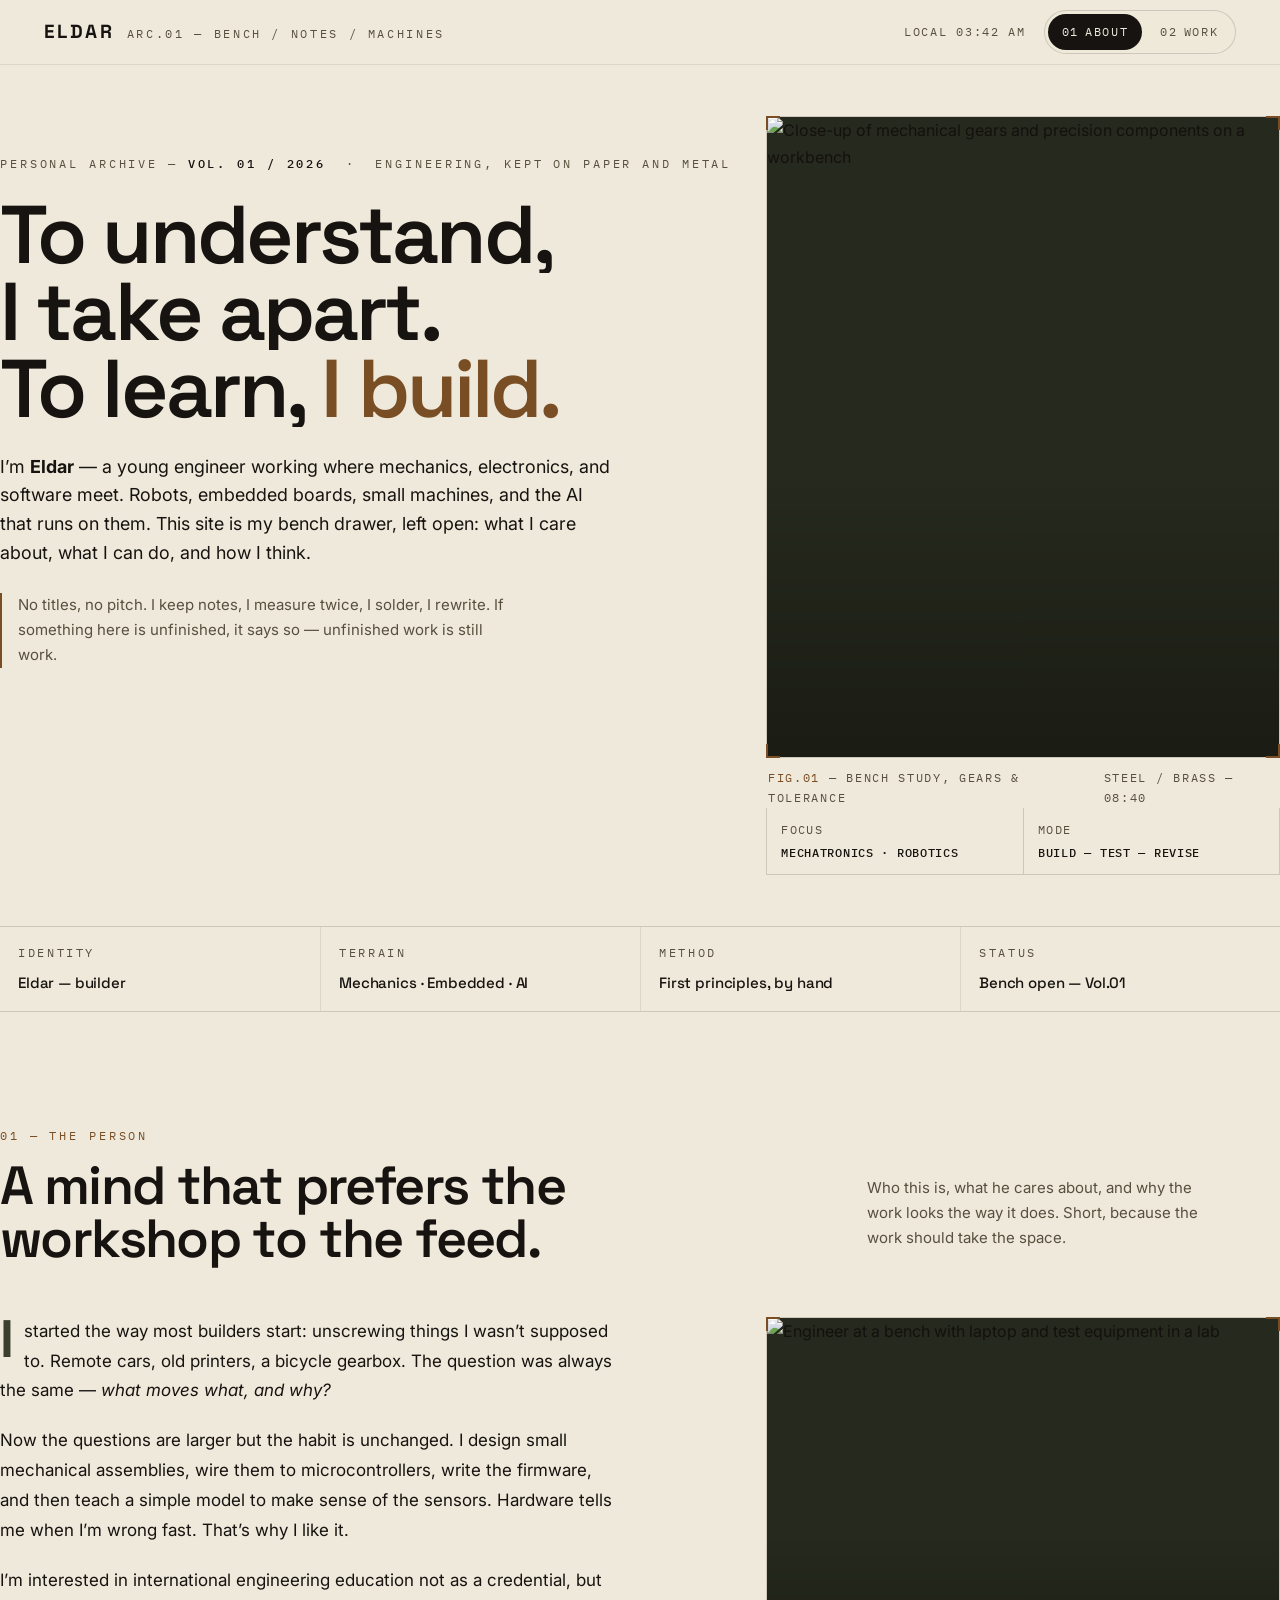
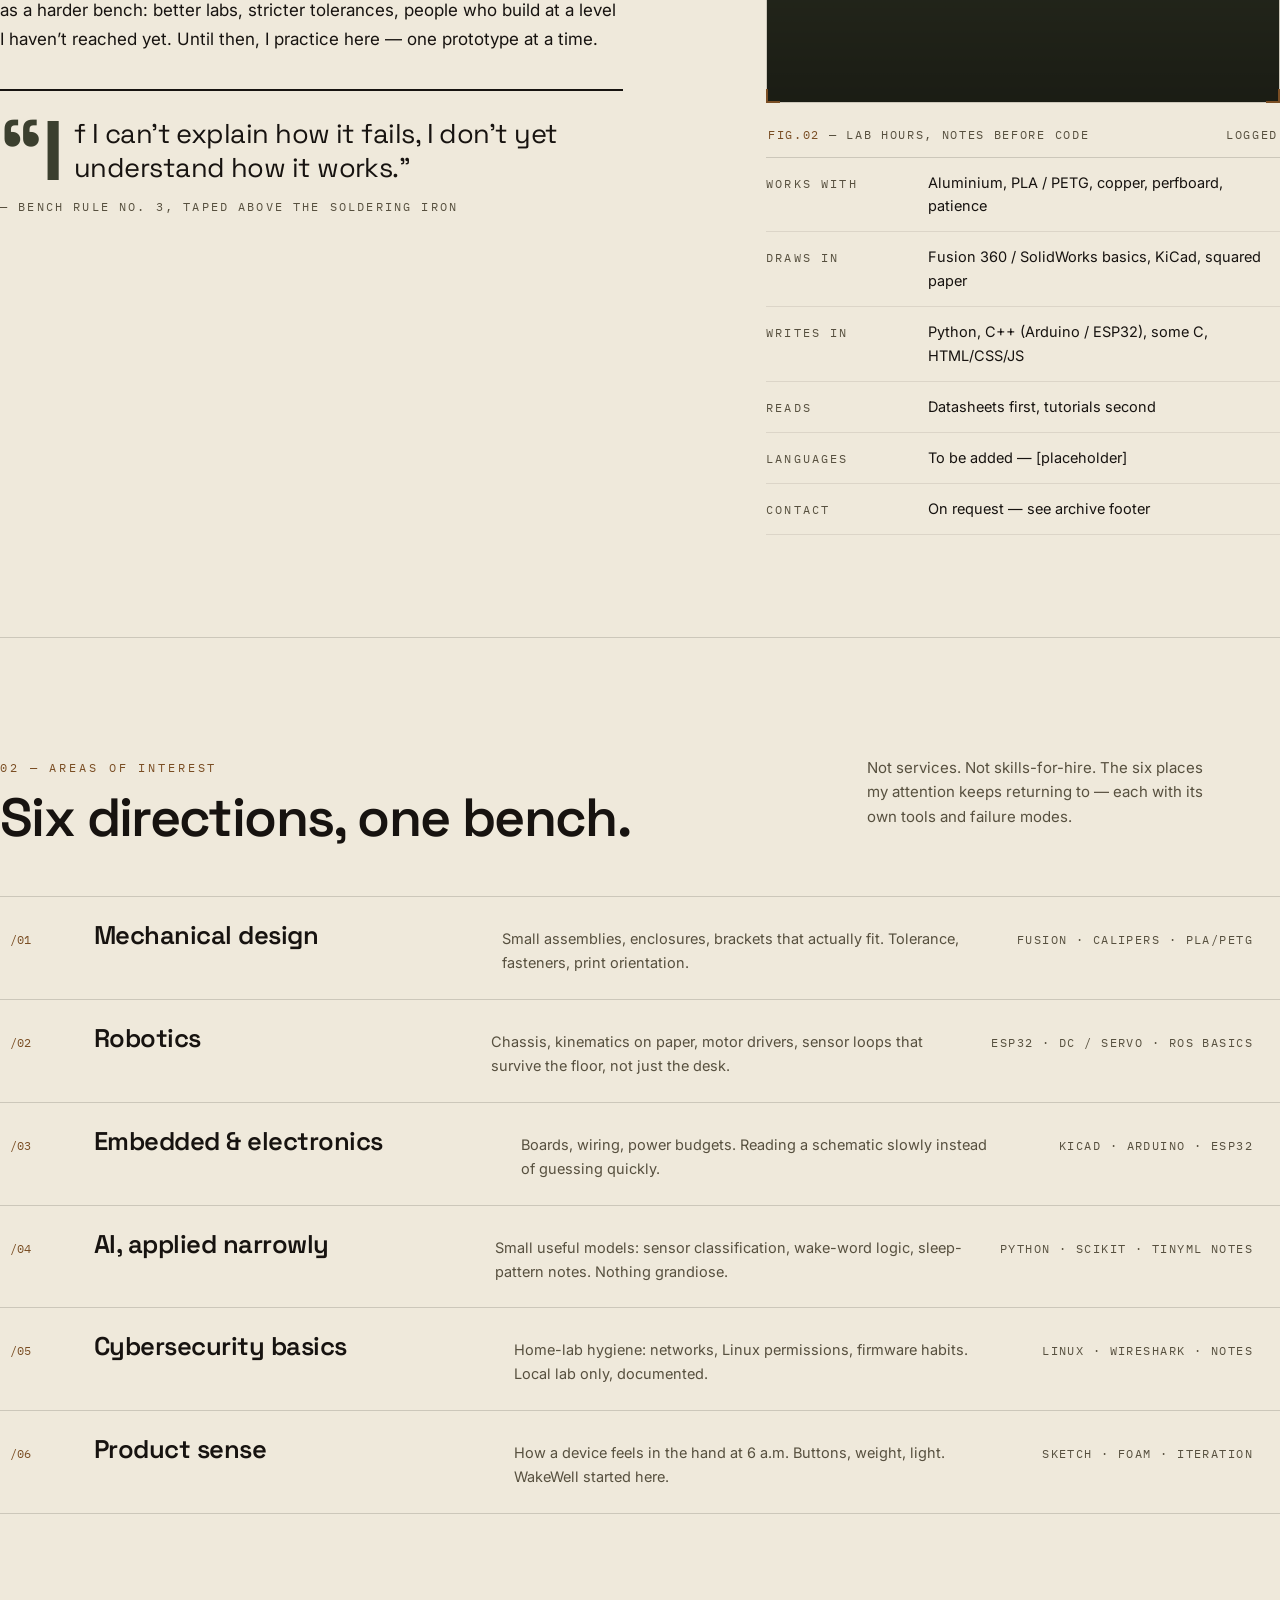
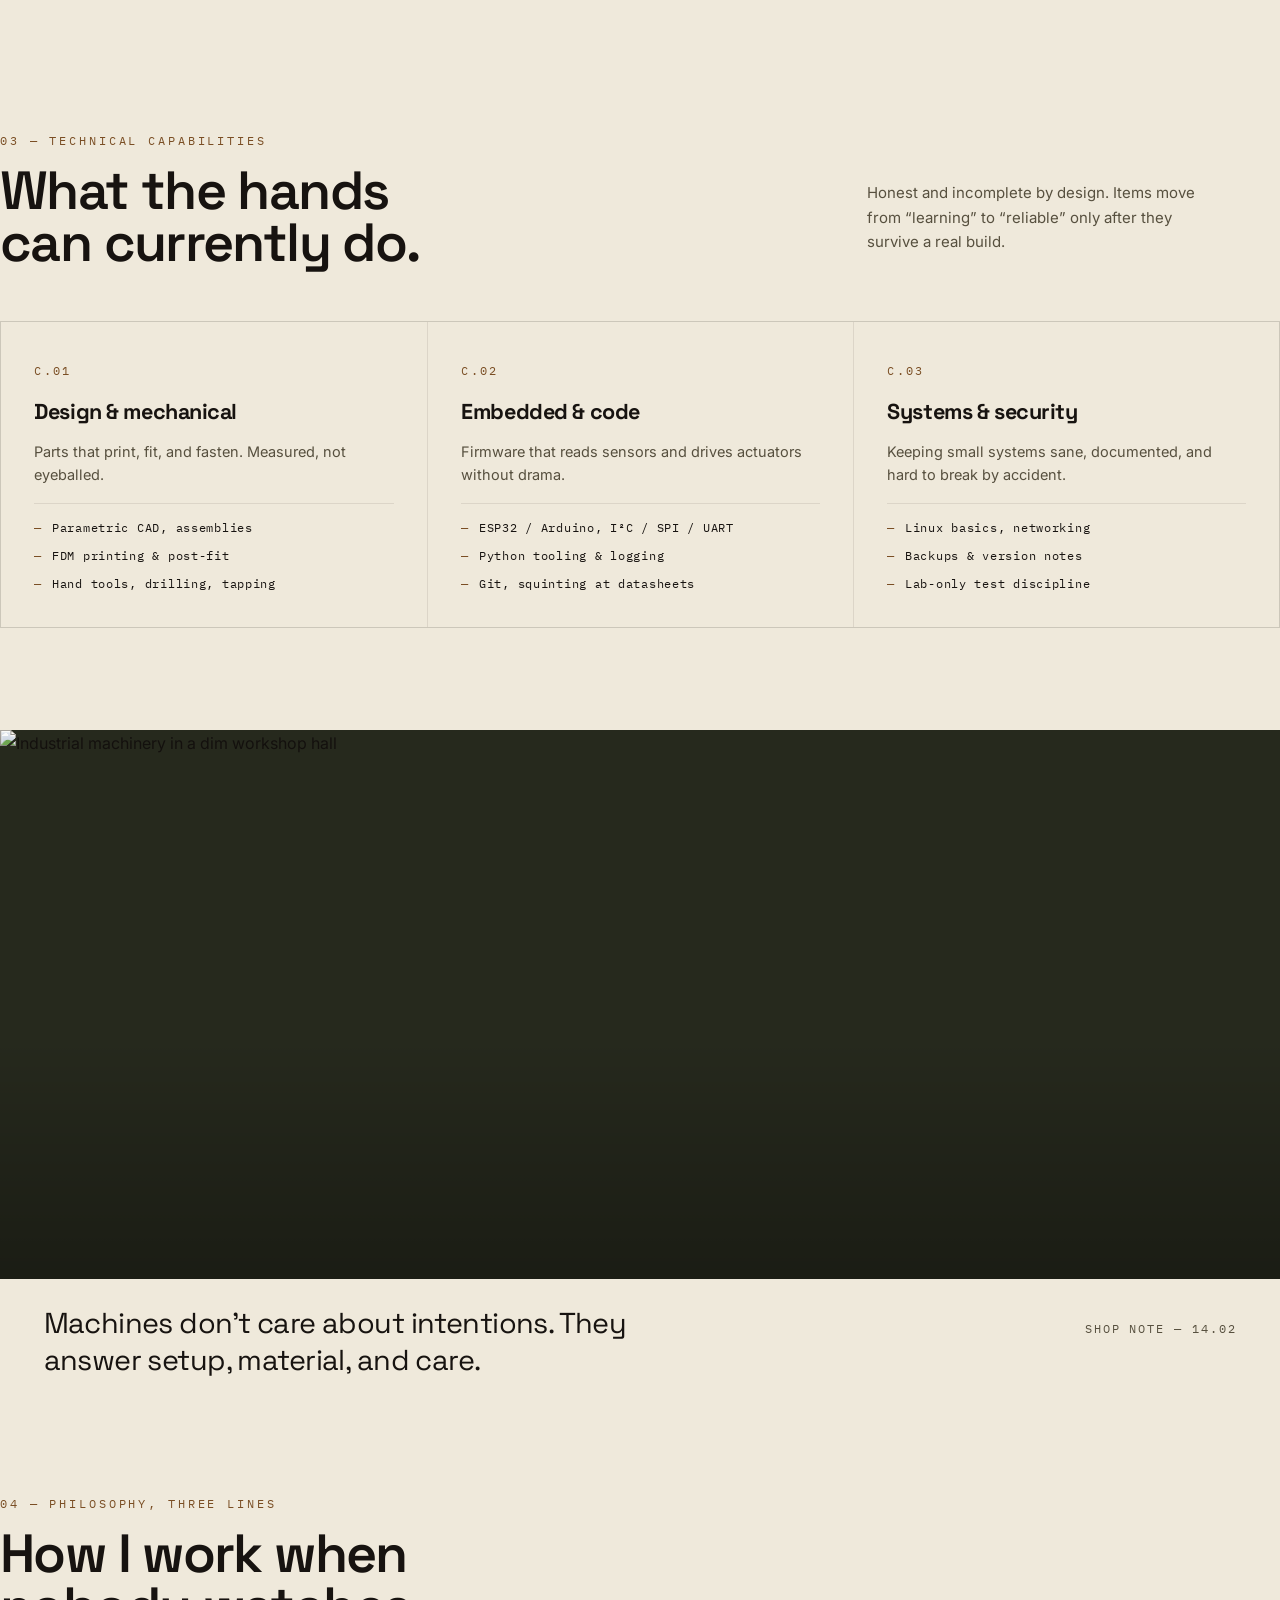
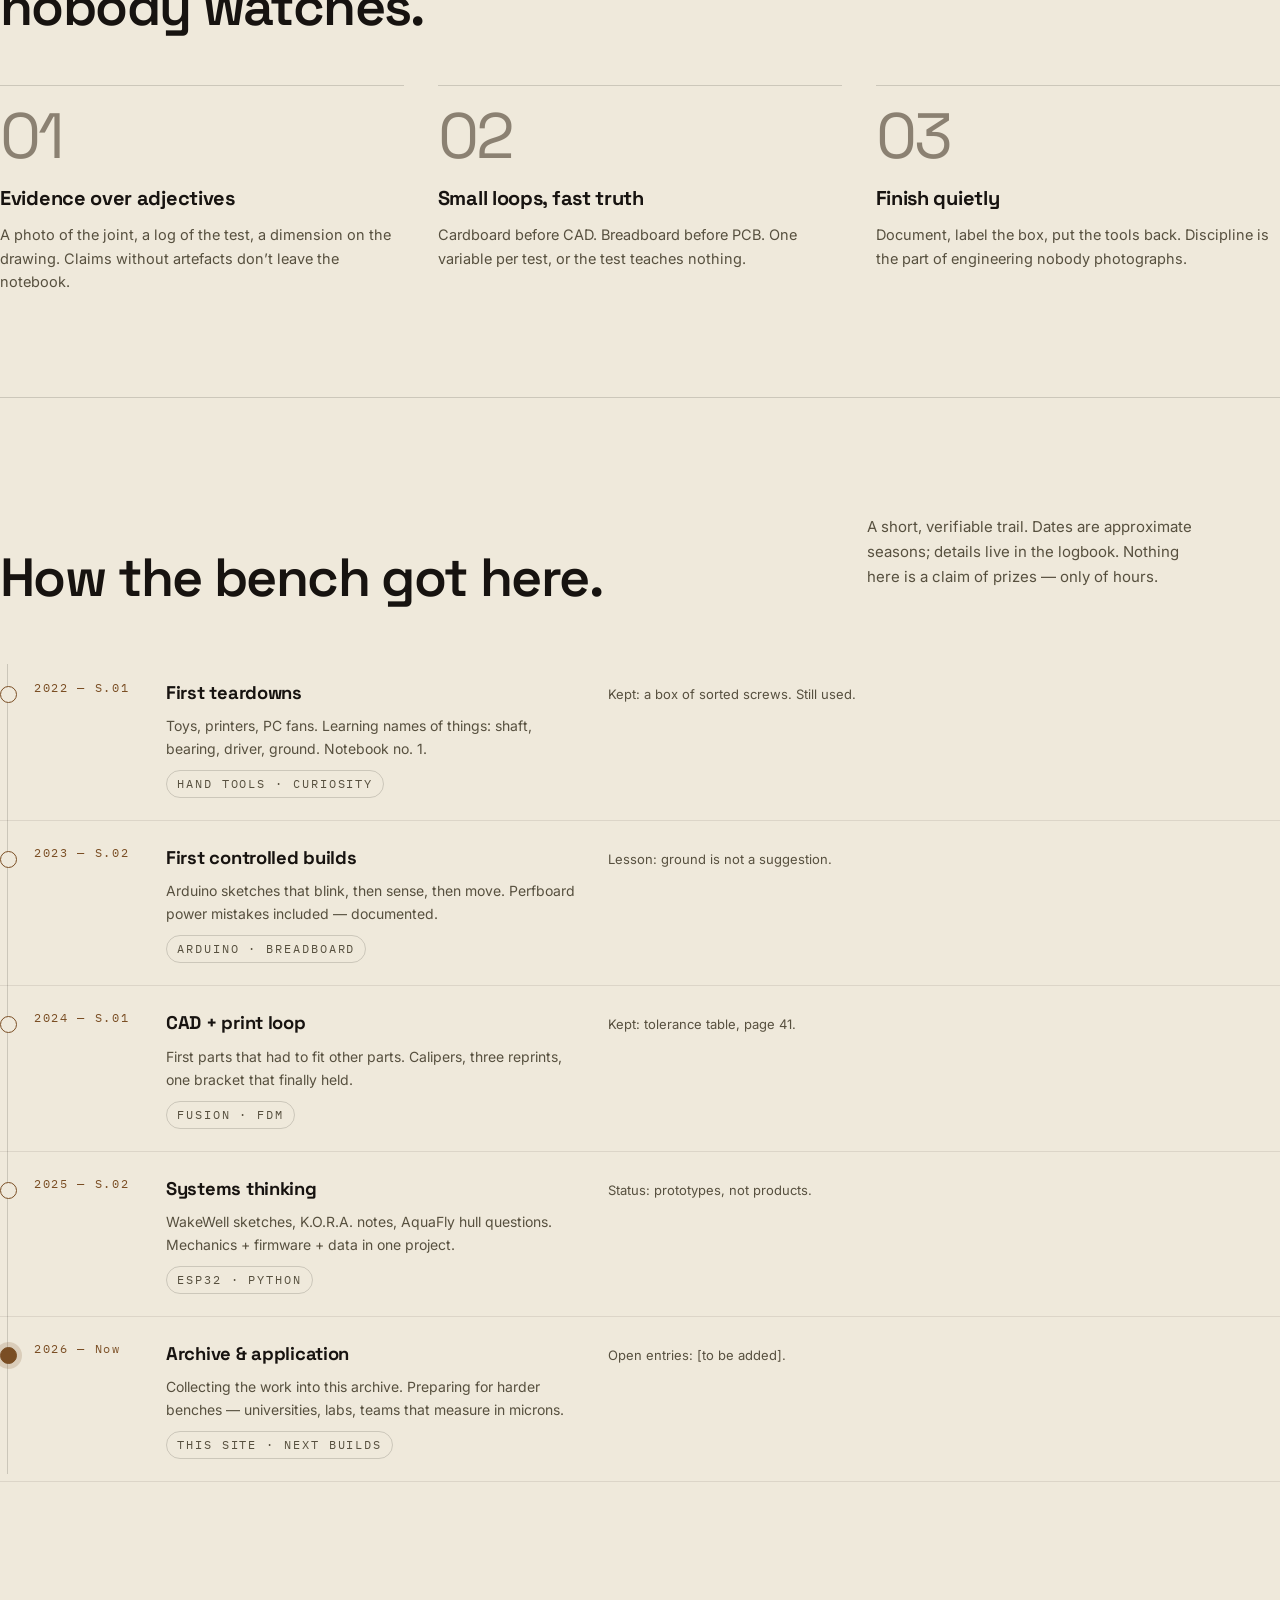
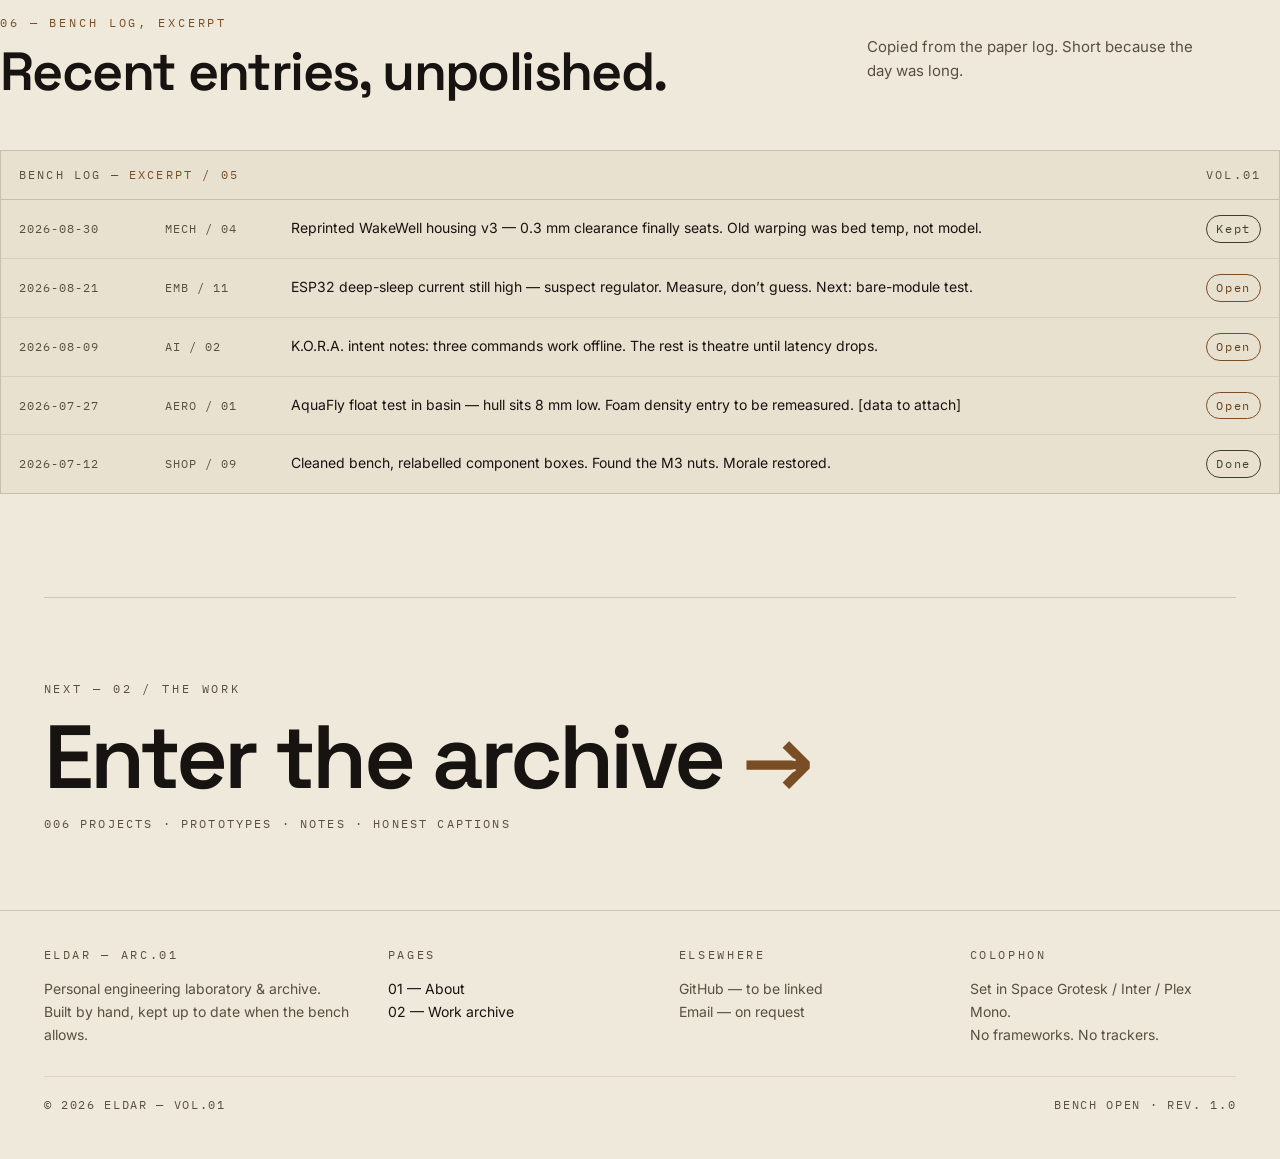
==== commit 0ae867d8: "A11y pass: contrast AA, heading order, semantic lists, 12px floor" ====
--- a/index.html
+++ b/index.html
@@ -27,9 +27,9 @@
 
   <header class="site-head">
     <div class="head-in">
-      <a class="brand" href="index.html" aria-label="Eldar — home">
-        <span class="brand-mark">ELDAR<sup>ARC.01</sup></span>
-        <span class="brand-sub">Bench / Notes / Machines</span>
+      <a class="brand" href="./" aria-label="Eldar — home">
+        <span class="brand-mark">ELDAR</span>
+        <span class="brand-sub">Arc.01 — Bench / Notes / Machines</span>
       </a>
       <div class="head-meta">
         <span class="head-clock" data-clock>LOCAL --:--</span>
@@ -104,10 +104,12 @@
           <p>I started the way most builders start: unscrewing things I wasn&rsquo;t supposed to. Remote cars, old printers, a bicycle gearbox. The question was always the same — <em>what moves what, and why?</em></p>
           <p>Now the questions are larger but the habit is unchanged. I design small mechanical assemblies, wire them to microcontrollers, write the firmware, and then teach a simple model to make sense of the sensors. Hardware tells me when I&rsquo;m wrong fast. That&rsquo;s why I like it.</p>
           <p>I&rsquo;m interested in international engineering education not as a credential, but as a harder bench: better labs, stricter tolerances, people who build at a level I haven&rsquo;t reached yet. Until then, I practice here — one prototype at a time.</p>
-          <div class="pull">
-            <p>&ldquo;If I can&rsquo;t explain how it fails, I don&rsquo;t yet understand how it works.&rdquo;</p>
-            <cite>— bench rule no. 3, taped above the soldering iron</cite>
-          </div>
+          <figure class="pull">
+            <blockquote>
+              <p>&ldquo;If I can&rsquo;t explain how it fails, I don&rsquo;t yet understand how it works.&rdquo;</p>
+            </blockquote>
+            <figcaption>— bench rule no. 3, taped above the soldering iron</figcaption>
+          </figure>
         </div>
         <div class="profile-side reveal reveal-d1">
           <div class="frame">
@@ -141,38 +143,50 @@
         </div>
         <p class="right reveal">Not services. Not skills-for-hire. The six places my attention keeps returning to — each with its own tools and failure modes.</p>
       </div>
-      <div class="fields reveal" role="list">
-        <a class="field" role="listitem" href="work.html#robotics" data-transition data-label="02 — ROBOTICS">
-          <span class="idx">/01</span><h3>Mechanical design</h3>
-          <p>Small assemblies, enclosures, brackets that actually fit. Tolerance, fasteners, print orientation.</p>
-          <span class="tools">Fusion · Calipers · PLA/PETG <span class="arrow">→</span></span>
-        </a>
-        <a class="field" role="listitem" href="work.html#robotics" data-transition data-label="02 — ROBOTICS">
-          <span class="idx">/02</span><h3>Robotics</h3>
-          <p>Chassis, kinematics on paper, motor drivers, sensor loops that survive the floor, not just the desk.</p>
-          <span class="tools">ESP32 · DC / Servo · ROS basics <span class="arrow">→</span></span>
-        </a>
-        <a class="field" role="listitem" href="work.html#electronics" data-transition data-label="02 — ELECTRONICS">
-          <span class="idx">/03</span><h3>Embedded &amp; electronics</h3>
-          <p>Boards, wiring, power budgets. Reading a schematic slowly instead of guessing quickly.</p>
-          <span class="tools">KiCad · Arduino · ESP32 <span class="arrow">→</span></span>
-        </a>
-        <a class="field" role="listitem" href="work.html#kora" data-transition data-label="02 — K.O.R.A.">
-          <span class="idx">/04</span><h3>AI, applied narrowly</h3>
-          <p>Small useful models: sensor classification, wake-word logic, sleep-pattern notes. Nothing grandiose.</p>
-          <span class="tools">Python · scikit · TinyML notes <span class="arrow">→</span></span>
-        </a>
-        <a class="field" role="listitem" href="work.html#security" data-transition data-label="02 — SECURITY LAB">
-          <span class="idx">/05</span><h3>Cybersecurity basics</h3>
-          <p>Home-lab hygiene: networks, Linux permissions, firmware habits. Local lab only, documented.</p>
-          <span class="tools">Linux · Wireshark · Notes <span class="arrow">→</span></span>
-        </a>
-        <a class="field" role="listitem" href="work.html#cad" data-transition data-label="02 — CAD / PROTOTYPES">
-          <span class="idx">/06</span><h3>Product sense</h3>
-          <p>How a device feels in the hand at 6 a.m. Buttons, weight, light. WakeWell started here.</p>
-          <span class="tools">Sketch · Foam · Iteration <span class="arrow">→</span></span>
-        </a>
-      </div>
+      <ul class="fields reveal">
+        <li>
+          <a class="field" href="work.html#robotics" data-transition data-label="02 — ROBOTICS">
+            <span class="idx">/01</span><h3>Mechanical design</h3>
+            <p>Small assemblies, enclosures, brackets that actually fit. Tolerance, fasteners, print orientation.</p>
+            <span class="tools">Fusion · Calipers · PLA/PETG <span class="arrow" aria-hidden="true">→</span></span>
+          </a>
+        </li>
+        <li>
+          <a class="field" href="work.html#robotics" data-transition data-label="02 — ROBOTICS">
+            <span class="idx">/02</span><h3>Robotics</h3>
+            <p>Chassis, kinematics on paper, motor drivers, sensor loops that survive the floor, not just the desk.</p>
+            <span class="tools">ESP32 · DC / Servo · ROS basics <span class="arrow" aria-hidden="true">→</span></span>
+          </a>
+        </li>
+        <li>
+          <a class="field" href="work.html#cad" data-transition data-label="02 — CAD / PROTOTYPES">
+            <span class="idx">/03</span><h3>Embedded &amp; electronics</h3>
+            <p>Boards, wiring, power budgets. Reading a schematic slowly instead of guessing quickly.</p>
+            <span class="tools">KiCad · Arduino · ESP32 <span class="arrow" aria-hidden="true">→</span></span>
+          </a>
+        </li>
+        <li>
+          <a class="field" href="work.html#kora" data-transition data-label="02 — K.O.R.A.">
+            <span class="idx">/04</span><h3>AI, applied narrowly</h3>
+            <p>Small useful models: sensor classification, wake-word logic, sleep-pattern notes. Nothing grandiose.</p>
+            <span class="tools">Python · scikit · TinyML notes <span class="arrow" aria-hidden="true">→</span></span>
+          </a>
+        </li>
+        <li>
+          <a class="field" href="work.html#security" data-transition data-label="02 — SECURITY LAB">
+            <span class="idx">/05</span><h3>Cybersecurity basics</h3>
+            <p>Home-lab hygiene: networks, Linux permissions, firmware habits. Local lab only, documented.</p>
+            <span class="tools">Linux · Wireshark · Notes <span class="arrow" aria-hidden="true">→</span></span>
+          </a>
+        </li>
+        <li>
+          <a class="field" href="work.html#cad" data-transition data-label="02 — CAD / PROTOTYPES">
+            <span class="idx">/06</span><h3>Product sense</h3>
+            <p>How a device feels in the hand at 6 a.m. Buttons, weight, light. WakeWell started here.</p>
+            <span class="tools">Sketch · Foam · Iteration <span class="arrow" aria-hidden="true">→</span></span>
+          </a>
+        </li>
+      </ul>
     </section>
 
     <!-- 03 CAPABILITIES -->
@@ -262,13 +276,15 @@
         </div>
         <p class="right reveal">Copied from the paper log. Short because the day was long.</p>
       </div>
-      <div class="log reveal" role="table" aria-label="Bench log excerpt">
+      <div class="log reveal" aria-label="Bench log excerpt">
         <div class="log-head"><span>Bench log — <b>EXCERPT / 05</b></span><span>Vol.01</span></div>
-        <div class="log-row" role="row"><span class="d">2026-08-30</span><span class="c">MECH / 04</span><span>Reprinted WakeWell housing v3 — 0.3 mm clearance finally seats. Old warping was bed temp, not model.</span><span class="s ok">Kept</span></div>
-        <div class="log-row" role="row"><span class="d">2026-08-21</span><span class="c">EMB / 11</span><span>ESP32 deep-sleep current still high — suspect regulator. Measure, don&rsquo;t guess. Next: bare-module test.</span><span class="s work">Open</span></div>
-        <div class="log-row" role="row"><span class="d">2026-08-09</span><span class="c">AI / 02</span><span>K.O.R.A. intent notes: three commands work offline. The rest is theatre until latency drops.</span><span class="s work">Open</span></div>
-        <div class="log-row" role="row"><span class="d">2026-07-27</span><span class="c">AERO / 01</span><span>AquaFly float test in basin — hull sits 8 mm low. Foam density entry to be remeasured. [data to attach]</span><span class="s work">Open</span></div>
-        <div class="log-row" role="row"><span class="d">2026-07-12</span><span class="c">SHOP / 09</span><span>Cleaned bench, relabelled component boxes. Found the M3 nuts. Morale restored.</span><span class="s ok">Done</span></div>
+        <ul class="log-list">
+          <li class="log-row"><span class="d">2026-08-30</span><span class="c">MECH / 04</span><span>Reprinted WakeWell housing v3 — 0.3 mm clearance finally seats. Old warping was bed temp, not model.</span><span class="s ok">Kept</span></li>
+          <li class="log-row"><span class="d">2026-08-21</span><span class="c">EMB / 11</span><span>ESP32 deep-sleep current still high — suspect regulator. Measure, don&rsquo;t guess. Next: bare-module test.</span><span class="s work">Open</span></li>
+          <li class="log-row"><span class="d">2026-08-09</span><span class="c">AI / 02</span><span>K.O.R.A. intent notes: three commands work offline. The rest is theatre until latency drops.</span><span class="s work">Open</span></li>
+          <li class="log-row"><span class="d">2026-07-27</span><span class="c">AERO / 01</span><span>AquaFly float test in basin — hull sits 8 mm low. Foam density entry to be remeasured. [data to attach]</span><span class="s work">Open</span></li>
+          <li class="log-row"><span class="d">2026-07-12</span><span class="c">SHOP / 09</span><span>Cleaned bench, relabelled component boxes. Found the M3 nuts. Morale restored.</span><span class="s ok">Done</span></li>
+        </ul>
       </div>
     </section>
 
@@ -276,7 +292,7 @@
       <a class="next reveal" href="work.html" data-transition data-label="02 — WORK ARCHIVE" aria-label="Go to the work archive">
         <small>Next — 02 / The work</small>
         <p class="big">Enter the archive <span>→</span></p>
-        <p class="muted mono" style="font-size:11px;letter-spacing:.18em;text-transform:uppercase;margin:14px 0 0">006 projects · prototypes · notes · honest captions</p>
+        <p class="muted mono" style="font-size:12px;letter-spacing:.18em;text-transform:uppercase;margin:14px 0 0">006 projects · prototypes · notes · honest captions</p>
       </a>
     </div>
   </main>
@@ -284,10 +300,10 @@
   <footer class="site-foot">
     <div class="wrap">
       <div class="foot-grid">
-        <div><h4>Eldar — Arc.01</h4><p class="muted" style="margin:0;max-width:34ch">Personal engineering laboratory &amp; archive. Built by hand, kept up to date when the bench allows.</p></div>
-        <div><h4>Pages</h4><p style="margin:0"><a href="index.html" aria-current="page">01 — About</a><br><a href="work.html" data-transition data-label="02 — WORK ARCHIVE">02 — Work archive</a></p></div>
-        <div><h4>Elsewhere</h4><p class="muted" style="margin:0">GitHub — to be linked<br>Email — on request</p></div>
-        <div><h4>Colophon</h4><p class="muted" style="margin:0">Set in Space Grotesk / Inter / Plex Mono.<br>No frameworks. No trackers.</p></div>
+        <div><h2 class="foot-h">Eldar — Arc.01</h2><p class="muted" style="margin:0;max-width:34ch">Personal engineering laboratory &amp; archive. Built by hand, kept up to date when the bench allows.</p></div>
+        <div><h2 class="foot-h">Pages</h2><p style="margin:0"><a href="index.html" aria-current="page">01 — About</a><br><a href="work.html" data-transition data-label="02 — WORK ARCHIVE">02 — Work archive</a></p></div>
+        <div><h2 class="foot-h">Elsewhere</h2><p class="muted" style="margin:0">GitHub — to be linked<br>Email — on request</p></div>
+        <div><h2 class="foot-h">Colophon</h2><p class="muted" style="margin:0">Set in Space Grotesk / Inter / Plex Mono.<br>No frameworks. No trackers.</p></div>
       </div>
       <div class="foot-bottom"><span>© <span data-year>2026</span> Eldar — Vol.01</span><span>Bench open · Rev. 1.0</span></div>
     </div>
--- a/assets/css/style.css
+++ b/assets/css/style.css
@@ -18,8 +18,8 @@
   --line-soft:rgba(23,19,16,.09);
   --olive:#3B3F2E;
   --olive-deep:#26291D;
-  --copper:#9C6633;
-  --copper-deep:#7A4E24;
+  --copper:#7A4E24;
+  --copper-deep:#633F1D;
   --burgundy:#5C2E26;
   --bg:var(--paper);
   --fg:var(--ink);
@@ -39,6 +39,7 @@
   --bg:#16130F;
   --fg:#EDE6D6;
   --muted:#A79C87;
+  --copper:#C08A52;
   --panel:#1F1B15;
   --line:rgba(237,230,214,.16);
   --line-soft:rgba(237,230,214,.08);
@@ -107,17 +108,16 @@
 .brand-mark{
   font-family:var(--font-display);font-weight:700;letter-spacing:.14em;font-size:19px;
 }
-.brand-mark sup{font-family:var(--font-mono);font-weight:400;font-size:9px;letter-spacing:.18em;color:var(--copper);margin-left:6px}
-.brand-sub{font-family:var(--font-mono);font-size:10px;letter-spacing:.22em;color:var(--muted);text-transform:uppercase}
+.brand-sub{font-family:var(--font-mono);font-size:12px;letter-spacing:.22em;color:var(--muted);text-transform:uppercase}
 .head-meta{margin-left:auto;display:flex;align-items:center;gap:18px}
-.head-clock{font-family:var(--font-mono);font-size:11px;letter-spacing:.14em;color:var(--muted)}
+.head-clock{font-family:var(--font-mono);font-size:12px;letter-spacing:.14em;color:var(--muted)}
 .nav{display:flex;gap:4px;border:1px solid var(--line);border-radius:999px;padding:3px;background:color-mix(in srgb, var(--bg) 60%, transparent)}
 .nav a{
-  font-family:var(--font-mono);font-size:11px;letter-spacing:.14em;text-transform:uppercase;
+  font-family:var(--font-mono);font-size:12px;letter-spacing:.14em;text-transform:uppercase;
   text-decoration:none;padding:8px 14px;border-radius:999px;color:var(--muted);
   transition:background .25s,color .25s;
 }
-.nav a b{font-weight:400;opacity:.6;margin-right:6px}
+.nav a b{font-weight:400;margin-right:6px}
 .nav a[aria-current="page"]{background:var(--fg);color:var(--bg)}
 .nav a:hover:not([aria-current="page"]){color:var(--fg)}
 
@@ -125,7 +125,7 @@
 .wrap{max-width:var(--wrap);margin:0 auto;padding:0 var(--gutter)}
 section{position:relative}
 .kicker{
-  font-family:var(--font-mono);font-size:11px;letter-spacing:.24em;text-transform:uppercase;
+  font-family:var(--font-mono);font-size:12px;letter-spacing:.24em;text-transform:uppercase;
   color:var(--muted);display:flex;align-items:center;gap:12px;margin:0 0 18px;
 }
 .kicker::before{content:"";width:28px;height:1px;background:var(--copper);flex:none}
@@ -177,7 +177,7 @@
 .frame .ticks i:nth-child(4){bottom:-1px;right:-1px;border-bottom-width:2px;border-right-width:2px}
 .caption{
   display:flex;justify-content:space-between;gap:12px;
-  font-family:var(--font-mono);font-size:10.5px;letter-spacing:.14em;text-transform:uppercase;
+  font-family:var(--font-mono);font-size:12px;letter-spacing:.14em;text-transform:uppercase;
   color:var(--muted);padding:10px 2px 0;
 }
 .caption b{font-weight:400;color:var(--copper)}
@@ -189,12 +189,12 @@
   align-items:start;
 }
 .hero-copy{grid-column:1 / span 7;padding-top:clamp(6px,2vw,28px)}
-.hero-copy .vol{font-family:var(--font-mono);font-size:11px;letter-spacing:.24em;color:var(--muted);text-transform:uppercase;margin-bottom:22px}
+.hero-copy .vol{font-family:var(--font-mono);font-size:12px;letter-spacing:.24em;color:var(--muted);text-transform:uppercase;margin-bottom:22px}
 .hero-copy .vol b{color:var(--fg);font-weight:500}
 .hero-fig{grid-column:8 / span 5}
 .hero-fig .img-reveal{aspect-ratio:4/5}
 .hero-meta{display:grid;grid-template-columns:1fr 1fr;gap:0;border:1px solid var(--line);border-top:0}
-.hero-meta div{padding:12px 14px;font-family:var(--font-mono);font-size:10.5px;letter-spacing:.12em;text-transform:uppercase;color:var(--muted)}
+.hero-meta div{padding:12px 14px;font-family:var(--font-mono);font-size:12px;letter-spacing:.12em;text-transform:uppercase;color:var(--muted)}
 .hero-meta div + div{border-left:1px solid var(--line)}
 .hero-meta div b{display:block;color:var(--fg);font-weight:500;margin-top:3px;letter-spacing:.06em}
 .hero-note{margin-top:26px;display:flex;gap:16px;align-items:flex-start;max-width:62ch}
@@ -206,14 +206,14 @@
 }
 .spec-strip div{padding:16px 18px 15px;border-left:1px solid var(--line-soft)}
 .spec-strip div:first-child{border-left:0}
-.spec-strip small{display:block;font-family:var(--font-mono);font-size:10px;letter-spacing:.22em;color:var(--muted);text-transform:uppercase;margin-bottom:6px}
+.spec-strip small{display:block;font-family:var(--font-mono);font-size:12px;letter-spacing:.22em;color:var(--muted);text-transform:uppercase;margin-bottom:6px}
 .spec-strip strong{font-family:var(--font-display);font-weight:500;font-size:15px;letter-spacing:-.01em}
 
 .block{padding:clamp(64px,8vw,128px) 0}
 .block-head{display:grid;grid-template-columns:repeat(12,1fr);gap:20px;margin-bottom:clamp(28px,4vw,52px);align-items:end}
 .block-head .left{grid-column:1 / span 7}
 .block-head .right{grid-column:9 / span 4;font-size:15px;color:var(--muted);max-width:38ch}
-.block-num{font-family:var(--font-mono);font-size:11px;letter-spacing:.24em;color:var(--copper);text-transform:uppercase;margin-bottom:14px}
+.block-num{font-family:var(--font-mono);font-size:12px;letter-spacing:.24em;color:var(--copper);text-transform:uppercase;margin-bottom:14px}
 .h2{font-family:var(--font-display);font-weight:600;font-size:clamp(2rem,4.2vw,3.7rem);line-height:.98;letter-spacing:-.03em;margin:0;text-wrap:balance}
 
 .profile-grid{display:grid;grid-template-columns:repeat(12,1fr);gap:clamp(18px,2.6vw,36px)}
@@ -226,14 +226,17 @@
 .profile-side{grid-column:8 / span 5}
 .fact-table{border-top:1px solid var(--line)}
 .fact-table dl{display:grid;grid-template-columns:150px 1fr;gap:12px;padding:13px 0;border-bottom:1px solid var(--line-soft);margin:0}
-.fact-table dt{font-family:var(--font-mono);font-size:10.5px;letter-spacing:.18em;text-transform:uppercase;color:var(--muted);padding-top:3px}
+.fact-table dt{font-family:var(--font-mono);font-size:12px;letter-spacing:.18em;text-transform:uppercase;color:var(--muted);padding-top:3px}
 .fact-table dd{margin:0;font-size:14.5px}
 .pull{margin:34px 0 0;padding:26px 0 0;border-top:2px solid var(--fg)}
+.pull blockquote{margin:0}
 .pull p{font-family:var(--font-display);font-size:clamp(1.3rem,2.2vw,1.7rem);line-height:1.25;letter-spacing:-.02em;margin:0}
-.pull cite{display:block;font-style:normal;font-family:var(--font-mono);font-size:11px;letter-spacing:.18em;text-transform:uppercase;color:var(--muted);margin-top:12px}
+.pull figcaption{display:block;font-style:normal;font-family:var(--font-mono);font-size:12px;letter-spacing:.18em;text-transform:uppercase;color:var(--muted);margin-top:12px}
+.pull cite{font-style:normal}
 
 /* fields list */
-.fields{border-top:1px solid var(--line)}
+.fields{border-top:1px solid var(--line);list-style:none;margin:0;padding:0;display:grid}
+.fields > li{margin:0;min-width:0}
 .field{
   display:grid;grid-template-columns:64px 1.1fr 1.4fr auto;gap:20px;align-items:baseline;
   padding:24px 10px;border-bottom:1px solid var(--line);
@@ -243,10 +246,10 @@
 .field .idx{font-family:var(--font-mono);font-size:12px;color:var(--copper)}
 .field h3{font-family:var(--font-display);font-size:clamp(1.25rem,2vw,1.7rem);letter-spacing:-.02em;margin:0;font-weight:600;line-height:1.1}
 .field p{margin:0;font-size:14.5px;color:var(--muted);max-width:52ch}
-.field .tools{font-family:var(--font-mono);font-size:10.5px;letter-spacing:.12em;text-transform:uppercase;color:var(--muted);white-space:nowrap}
+.field .tools{font-family:var(--font-mono);font-size:12px;letter-spacing:.12em;text-transform:uppercase;color:var(--muted);white-space:nowrap}
 .field:hover,.field:focus-visible{background:var(--olive);color:#F1EBDD;padding-left:22px;padding-right:22px}
 .field:hover p,.field:hover .tools,.field:focus-visible p{color:#D8CFB9}
-.field:hover .idx{color:#C39A6B}
+.field:hover .idx{color:#D8B98A}
 .field .arrow{font-family:var(--font-mono);opacity:0;transform:translateX(-8px);transition:.3s}
 .field:hover .arrow{opacity:1;transform:none}
 
@@ -254,11 +257,11 @@
 .caps{display:grid;grid-template-columns:repeat(3,1fr);gap:0;border:1px solid var(--line)}
 .cap{padding:clamp(22px,2.6vw,34px);border-left:1px solid var(--line-soft)}
 .cap:first-child{border-left:0}
-.cap .cnum{font-family:var(--font-mono);font-size:11px;letter-spacing:.2em;color:var(--copper)}
+.cap .cnum{font-family:var(--font-mono);font-size:12px;letter-spacing:.2em;color:var(--copper)}
 .cap h3{font-family:var(--font-display);font-size:1.35rem;letter-spacing:-.02em;margin:12px 0 10px}
 .cap p{font-size:14.5px;color:var(--muted);margin:0 0 16px}
 .cap ul{list-style:none;margin:0;padding:14px 0 0;border-top:1px solid var(--line-soft);display:grid;gap:8px}
-.cap li{font-family:var(--font-mono);font-size:11.5px;letter-spacing:.06em;color:var(--fg);display:flex;gap:10px}
+.cap li{font-family:var(--font-mono);font-size:12px;letter-spacing:.06em;color:var(--fg);display:flex;gap:10px}
 .cap li::before{content:"—";color:var(--copper)}
 
 /* full-bleed interlude */
@@ -269,12 +272,12 @@
   display:grid;grid-template-columns:1fr auto;gap:18px;align-items:baseline;
 }
 .interlude blockquote p{font-family:var(--font-display);font-size:clamp(1.2rem,2.4vw,1.8rem);letter-spacing:-.02em;line-height:1.3;margin:0;max-width:34ch}
-.interlude blockquote footer{font-family:var(--font-mono);font-size:11px;letter-spacing:.16em;color:var(--muted);text-transform:uppercase}
+.interlude blockquote footer{font-family:var(--font-mono);font-size:12px;letter-spacing:.16em;color:var(--muted);text-transform:uppercase}
 
 /* philosophy */
 .philo{display:grid;grid-template-columns:repeat(3,1fr);gap:clamp(18px,2.6vw,36px)}
 .principle{border-top:1px solid var(--line);padding-top:18px}
-.principle .big{font-family:var(--font-display);font-size:clamp(3rem,5vw,4.6rem);line-height:1;letter-spacing:-.04em;color:transparent;-webkit-text-stroke:1px var(--stone)}
+.principle .big{font-family:var(--font-display);font-size:clamp(3rem,5vw,4.6rem);line-height:1;letter-spacing:-.04em;color:var(--stone)}
 .principle h3{font-family:var(--font-display);font-size:1.25rem;margin:14px 0 8px;letter-spacing:-.015em}
 .principle p{font-size:14.5px;color:var(--muted);margin:0}
 
@@ -290,37 +293,38 @@
 .timeline .yr{font-family:var(--font-mono);font-size:12px;letter-spacing:.14em;color:var(--copper)}
 .timeline h3{margin:0;font-family:var(--font-display);font-size:1.15rem;letter-spacing:-.015em}
 .timeline p{margin:6px 0 0;font-size:14px;color:var(--muted);max-width:60ch}
-.timeline .tag{display:inline-block;font-family:var(--font-mono);font-size:10px;letter-spacing:.16em;text-transform:uppercase;border:1px solid var(--line);border-radius:999px;padding:3px 10px;margin-top:10px;color:var(--muted)}
+.timeline .tag{display:inline-block;font-family:var(--font-mono);font-size:12px;letter-spacing:.16em;text-transform:uppercase;border:1px solid var(--line);border-radius:999px;padding:3px 10px;margin-top:10px;color:var(--muted)}
 
 /* log */
 .log{border:1px solid var(--line);background:var(--panel)}
-.log-head{display:flex;justify-content:space-between;gap:14px;padding:14px 18px;border-bottom:1px solid var(--line);font-family:var(--font-mono);font-size:11px;letter-spacing:.18em;text-transform:uppercase;color:var(--muted)}
+.log-list{list-style:none;margin:0;padding:0}
+.log-head{display:flex;justify-content:space-between;gap:14px;padding:14px 18px;border-bottom:1px solid var(--line);font-family:var(--font-mono);font-size:12px;letter-spacing:.18em;text-transform:uppercase;color:var(--muted)}
 .log-head b{color:var(--copper);font-weight:400}
 .log-row{display:grid;grid-template-columns:130px 110px 1fr auto;gap:16px;padding:15px 18px;border-bottom:1px solid var(--line-soft);font-size:14px;align-items:baseline}
 .log-row:last-child{border-bottom:0}
-.log-row .d,.log-row .c{font-family:var(--font-mono);font-size:11.5px;letter-spacing:.08em;color:var(--muted)}
-.log-row .s{font-family:var(--font-mono);font-size:10px;letter-spacing:.14em;border:1px solid var(--line);padding:3px 9px;border-radius:999px;color:var(--muted);white-space:nowrap}
+.log-row .d,.log-row .c{font-family:var(--font-mono);font-size:12px;letter-spacing:.08em;color:var(--muted)}
+.log-row .s{font-family:var(--font-mono);font-size:12px;letter-spacing:.14em;border:1px solid var(--line);padding:3px 9px;border-radius:999px;color:var(--muted);white-space:nowrap}
 .log-row .s.ok{color:var(--olive);border-color:var(--olive)}
 .log-row .s.work{color:var(--copper-deep);border-color:var(--copper)}
 
 /* next / footer */
 .next{display:block;text-decoration:none;border-top:1px solid var(--line);padding:clamp(48px,6vw,90px) 0}
-.next small{font-family:var(--font-mono);font-size:11px;letter-spacing:.24em;text-transform:uppercase;color:var(--muted)}
+.next small{font-family:var(--font-mono);font-size:12px;letter-spacing:.24em;text-transform:uppercase;color:var(--muted)}
 .next .big{font-family:var(--font-display);font-weight:600;font-size:clamp(2.6rem,7vw,6rem);letter-spacing:-.04em;line-height:.95;margin:14px 0 0}
 .next .big span{color:var(--copper)}
 .next:hover .big{text-decoration:underline;text-decoration-thickness:2px;text-underline-offset:10px}
 .site-foot{border-top:1px solid var(--line);padding:34px 0 44px}
 .foot-grid{display:grid;grid-template-columns:1.2fr 1fr 1fr 1fr;gap:24px}
-.foot-grid h4{font-family:var(--font-mono);font-size:10.5px;letter-spacing:.22em;text-transform:uppercase;color:var(--muted);margin:0 0 12px;font-weight:400}
+.foot-grid .foot-h{font-family:var(--font-mono);font-size:12px;letter-spacing:.22em;text-transform:uppercase;color:var(--muted);margin:0 0 12px;font-weight:400}
 .foot-grid p,.foot-grid a{font-size:14px}
 .foot-grid a{text-decoration:none;border-bottom:1px solid transparent}
 .foot-grid a:hover{border-color:var(--copper)}
-.foot-bottom{display:flex;justify-content:space-between;gap:14px;margin-top:30px;padding-top:18px;border-top:1px solid var(--line-soft);font-family:var(--font-mono);font-size:10.5px;letter-spacing:.14em;text-transform:uppercase;color:var(--muted)}
+.foot-bottom{display:flex;justify-content:space-between;gap:14px;margin-top:30px;padding-top:18px;border-top:1px solid var(--line-soft);font-family:var(--font-mono);font-size:12px;letter-spacing:.14em;text-transform:uppercase;color:var(--muted)}
 
 /* ============ PAGE 02 : WORK (dark archive) ============ */
 .hero-work{padding:clamp(40px,6vw,88px) 0 clamp(24px,3vw,40px)}
 .hero-work .h-display{font-size:clamp(3rem,8.4vw,8rem)}
-.archive-meta{display:flex;flex-wrap:wrap;gap:10px 26px;margin:22px 0 0;font-family:var(--font-mono);font-size:11px;letter-spacing:.18em;text-transform:uppercase;color:var(--muted)}
+.archive-meta{display:flex;flex-wrap:wrap;gap:10px 26px;margin:22px 0 0;font-family:var(--font-mono);font-size:12px;letter-spacing:.18em;text-transform:uppercase;color:var(--muted)}
 .archive-meta b{color:var(--fg);font-weight:400}
 .index-table{border-top:1px solid var(--line);margin-top:34px}
 .index-table a{
@@ -329,48 +333,49 @@
   transition:background .28s,padding .28s var(--ease);
 }
 .index-table a:hover{background:rgba(156,102,51,.12);padding-left:16px}
-.index-table .mono{font-size:11px;letter-spacing:.12em;color:var(--muted);text-transform:uppercase}
+.index-table .mono{font-size:12px;letter-spacing:.12em;color:var(--muted);text-transform:uppercase}
 .index-table .t{font-family:var(--font-display);font-size:17px;letter-spacing:-.01em}
 .index-table .go{color:var(--copper)}
 
 .case{padding:clamp(56px,7vw,110px) 0;border-top:1px solid var(--line)}
 .case-top{display:grid;grid-template-columns:auto 1fr auto;gap:18px;align-items:end;margin-bottom:26px}
-.case-no{font-family:var(--font-display);font-size:clamp(3.4rem,7vw,6.4rem);line-height:.85;letter-spacing:-.05em;color:transparent;-webkit-text-stroke:1px #6E6455}
+.case-no{font-family:var(--font-display);font-size:clamp(3.4rem,7vw,6.4rem);line-height:.85;letter-spacing:-.05em;color:#7E7462}
 .case-top h2{font-family:var(--font-display);font-size:clamp(1.9rem,3.8vw,3.2rem);letter-spacing:-.03em;line-height:1;margin:0}
-.case-top .kind{font-family:var(--font-mono);font-size:10.5px;letter-spacing:.2em;text-transform:uppercase;color:var(--muted);text-align:right}
+.case-top .kind{font-family:var(--font-mono);font-size:12px;letter-spacing:.2em;text-transform:uppercase;color:var(--muted);text-align:right}
 .case-top .kind b{display:block;color:#C39A6B;font-weight:400;margin-top:6px}
 .tech-strip{display:grid;grid-template-columns:repeat(4,1fr);border:1px solid var(--line);margin:0 0 22px}
-.tech-strip div{padding:12px 14px;border-left:1px solid var(--line-soft);font-family:var(--font-mono);font-size:10.5px;letter-spacing:.1em;text-transform:uppercase;color:var(--muted)}
+.tech-strip div{padding:12px 14px;border-left:1px solid var(--line-soft);font-family:var(--font-mono);font-size:12px;letter-spacing:.1em;text-transform:uppercase;color:var(--muted)}
 .tech-strip div:first-child{border-left:0}
 .tech-strip div b{display:block;color:var(--fg);font-weight:400;margin-top:4px}
 .case-full .img-reveal{aspect-ratio:21/10;min-height:300px}
 .case-grid{display:grid;grid-template-columns:1fr 1fr;gap:clamp(20px,3vw,44px);margin-top:26px}
-.case-grid h3{font-family:var(--font-mono);font-size:11px;letter-spacing:.22em;text-transform:uppercase;color:#C39A6B;margin:0 0 10px;font-weight:400}
+.case-grid h3{font-family:var(--font-mono);font-size:12px;letter-spacing:.22em;text-transform:uppercase;color:#C39A6B;margin:0 0 10px;font-weight:400}
 .case-grid p{margin:0 0 1.1em;font-size:15px;color:#D9D1BE}
-.case-grid .dim{font-family:var(--font-mono);font-size:11px;color:var(--muted);border-top:1px solid var(--line-soft);padding-top:12px;margin-top:16px}
-.ph{font-family:var(--font-mono);font-size:11.5px;letter-spacing:.04em;color:var(--muted);border:1px dashed var(--line);padding:10px 12px;background:rgba(255,255,255,.02)}
+.case-grid .dim{font-family:var(--font-mono);font-size:12px;color:var(--muted);border-top:1px solid var(--line-soft);padding-top:12px;margin-top:16px}
+.ph{font-family:var(--font-mono);font-size:12px;letter-spacing:.04em;color:var(--muted);border:1px dashed var(--line);padding:10px 12px;background:rgba(255,255,255,.02)}
 
 /* split case */
 .case-split{display:grid;grid-template-columns:5fr 6fr;gap:clamp(22px,3.4vw,48px);align-items:start}
 .case-split .sticky{position:sticky;top:96px}
 .giant{font-family:var(--font-display);font-weight:700;font-size:clamp(4rem,8vw,7.5rem);line-height:.85;letter-spacing:-.05em;margin:6px 0 14px}
 .giant span{color:var(--copper)}
+.case-sub{font-family:var(--font-display);font-weight:500;font-size:1.5rem;letter-spacing:-.02em;line-height:1.2;margin:0 0 12px}
 .term{border:1px solid var(--line);background:#100D0A;margin-top:20px}
 .term-bar{display:flex;gap:7px;padding:11px 14px;border-bottom:1px solid var(--line-soft)}
 .term-bar i{width:9px;height:9px;border-radius:50%;background:#3A342A}
 .term-bar i:first-child{background:var(--copper)}
 .term pre{margin:0;padding:18px;font-family:var(--font-mono);font-size:12.5px;line-height:1.7;color:#CFC4AC;overflow-x:auto}
-.term .c{color:#7A7261}.term .g{color:#C39A6B}.term .w{color:#EDE6D6}
+.term .c{color:#A79C87}.term .g{color:#C39A6B}.term .w{color:#EDE6D6}
 .case-split .img-reveal{aspect-ratio:4/3}
 
 /* hscroll case */
 .hscroll{display:grid;grid-auto-flow:column;grid-auto-columns:minmax(300px,44%);gap:18px;overflow-x:auto;padding:6px 2px 16px;scroll-snap-type:x mandatory;scrollbar-width:thin}
 .hscroll figure{margin:0;scroll-snap-align:start}
 .hscroll .img-reveal{aspect-ratio:16/10}
-.hscroll figcaption{font-family:var(--font-mono);font-size:10.5px;letter-spacing:.12em;text-transform:uppercase;color:var(--muted);padding-top:9px}
+.hscroll figcaption{font-family:var(--font-mono);font-size:12px;letter-spacing:.12em;text-transform:uppercase;color:var(--muted);padding-top:9px}
 .hscroll-ctrl{display:flex;gap:10px;margin-top:6px}
 .hscroll-ctrl button{
-  font-family:var(--font-mono);font-size:11px;letter-spacing:.14em;text-transform:uppercase;
+  font-family:var(--font-mono);font-size:12px;letter-spacing:.14em;text-transform:uppercase;
   background:transparent;color:var(--fg);border:1px solid var(--line);border-radius:999px;padding:9px 18px;cursor:pointer;
   transition:background .25s,color .25s;
 }
@@ -387,18 +392,18 @@
 .lab{border:1px solid var(--line);display:grid;grid-template-columns:1fr 1fr}
 .lab > div{padding:clamp(20px,2.6vw,32px)}
 .lab > div + div{border-left:1px solid var(--line)}
-.lab h3{font-family:var(--font-mono);font-size:11px;letter-spacing:.22em;text-transform:uppercase;color:#C39A6B;margin:0 0 14px;font-weight:400}
+.lab h3{font-family:var(--font-mono);font-size:12px;letter-spacing:.22em;text-transform:uppercase;color:#C39A6B;margin:0 0 14px;font-weight:400}
 .lab ol{margin:0;padding-left:18px;display:grid;gap:10px;font-size:14.5px;color:#D9D1BE}
-.safe{margin-top:18px;display:flex;gap:12px;align-items:center;font-family:var(--font-mono);font-size:11px;letter-spacing:.12em;text-transform:uppercase;color:var(--muted)}
+.safe{margin-top:18px;display:flex;gap:12px;align-items:center;font-family:var(--font-mono);font-size:12px;letter-spacing:.12em;text-transform:uppercase;color:var(--muted)}
 .safe i{width:8px;height:8px;background:var(--copper);flex:none}
 
 /* cad case */
 .case-cad{display:grid;grid-template-columns:7fr 5fr;gap:clamp(22px,3.4vw,48px);align-items:end}
 .case-cad .img-reveal{aspect-ratio:16/11}
 .oversize{font-family:var(--font-display);font-weight:600;font-size:clamp(2.2rem,4.6vw,4rem);line-height:.95;letter-spacing:-.035em;margin:0 0 16px}
-.oversize span{color:transparent;-webkit-text-stroke:1px #8B8172}
+.oversize span{color:#A89A80}
 .mat-chips{display:flex;flex-wrap:wrap;gap:8px;margin-top:16px}
-.mat-chips span{font-family:var(--font-mono);font-size:10.5px;letter-spacing:.12em;text-transform:uppercase;border:1px solid var(--line);border-radius:999px;padding:6px 13px;color:var(--muted)}
+.mat-chips span{font-family:var(--font-mono);font-size:12px;letter-spacing:.12em;text-transform:uppercase;border:1px solid var(--line);border-radius:999px;padding:6px 13px;color:var(--muted)}
 
 /* contact band */
 .contact-band{border:1px solid var(--line);padding:clamp(26px,4vw,48px);display:grid;grid-template-columns:1.3fr 1fr;gap:26px;margin:clamp(50px,6vw,90px) 0}
@@ -406,11 +411,14 @@
 .contact-band p{color:var(--muted);margin:0;max-width:46ch;font-size:15px}
 .contact-rows{display:grid;gap:0;border-top:1px solid var(--line)}
 .contact-rows a{display:flex;justify-content:space-between;gap:14px;padding:14px 2px;border-bottom:1px solid var(--line-soft);text-decoration:none;font-size:14px}
-.contact-rows a span:first-child{font-family:var(--font-mono);font-size:11px;letter-spacing:.18em;text-transform:uppercase;color:var(--muted)}
+.contact-rows a span:first-child{font-family:var(--font-mono);font-size:12px;letter-spacing:.18em;text-transform:uppercase;color:var(--muted)}
 .contact-rows a:hover span:last-child{color:var(--copper)}
 
 /* focus + buttons */
 a:focus-visible,button:focus-visible{outline:2px solid var(--copper);outline-offset:3px}
+
+/* anchored sections clear the sticky header */
+section[id]{scroll-margin-top:84px}
 
 /* ============ RESPONSIVE ============ */
 @media (max-width:1080px){
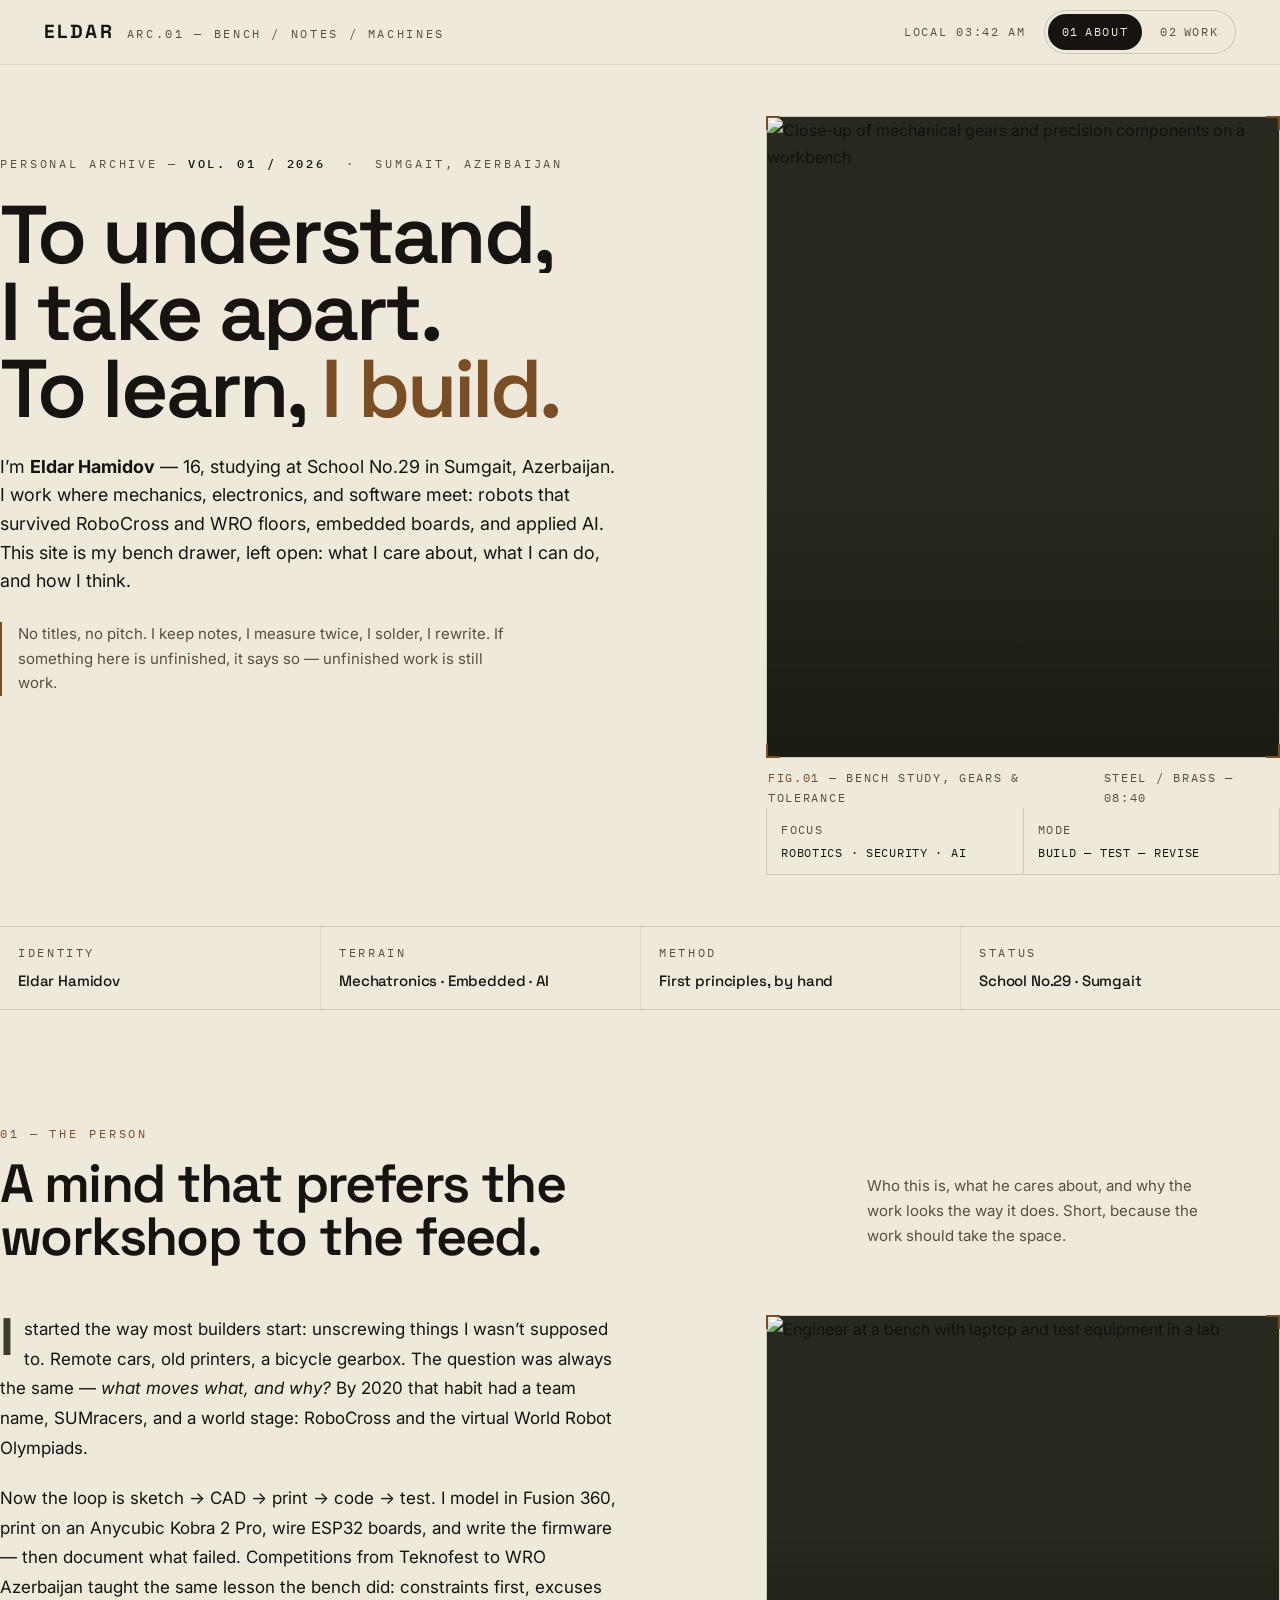
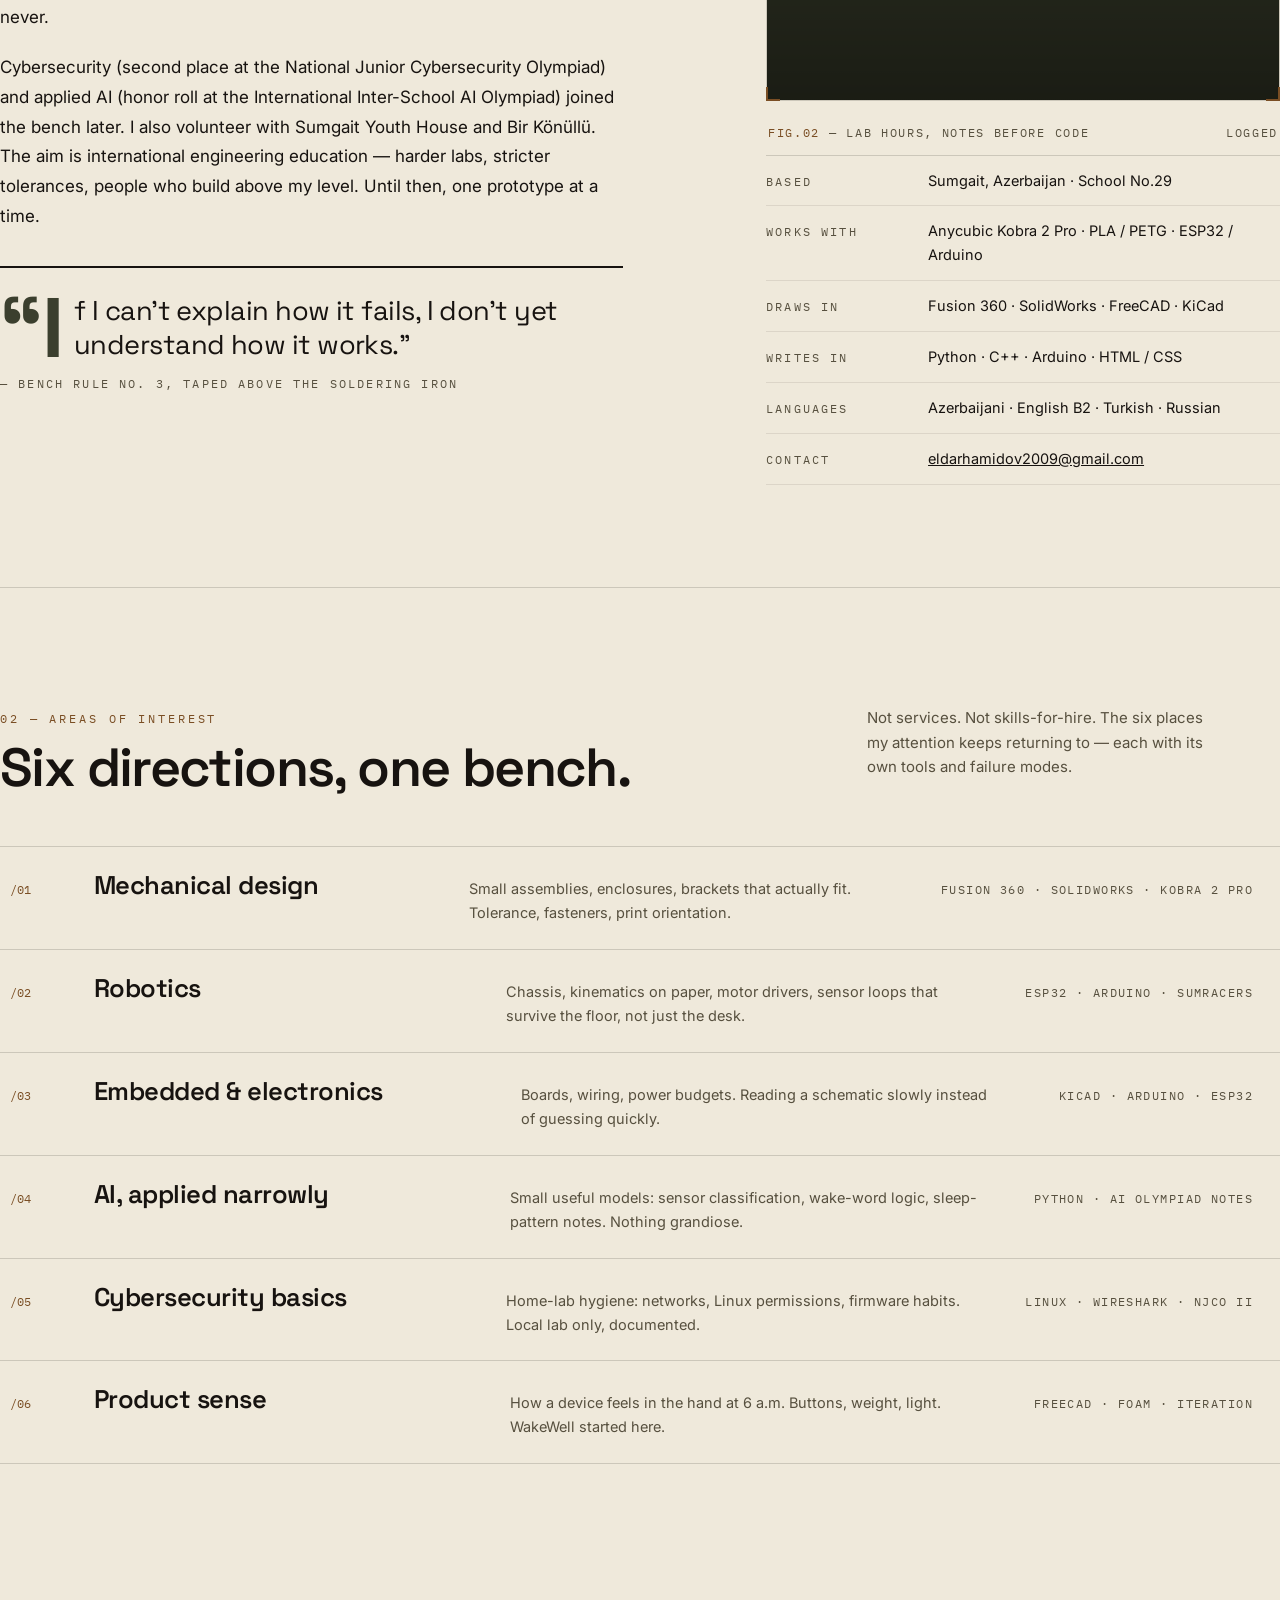
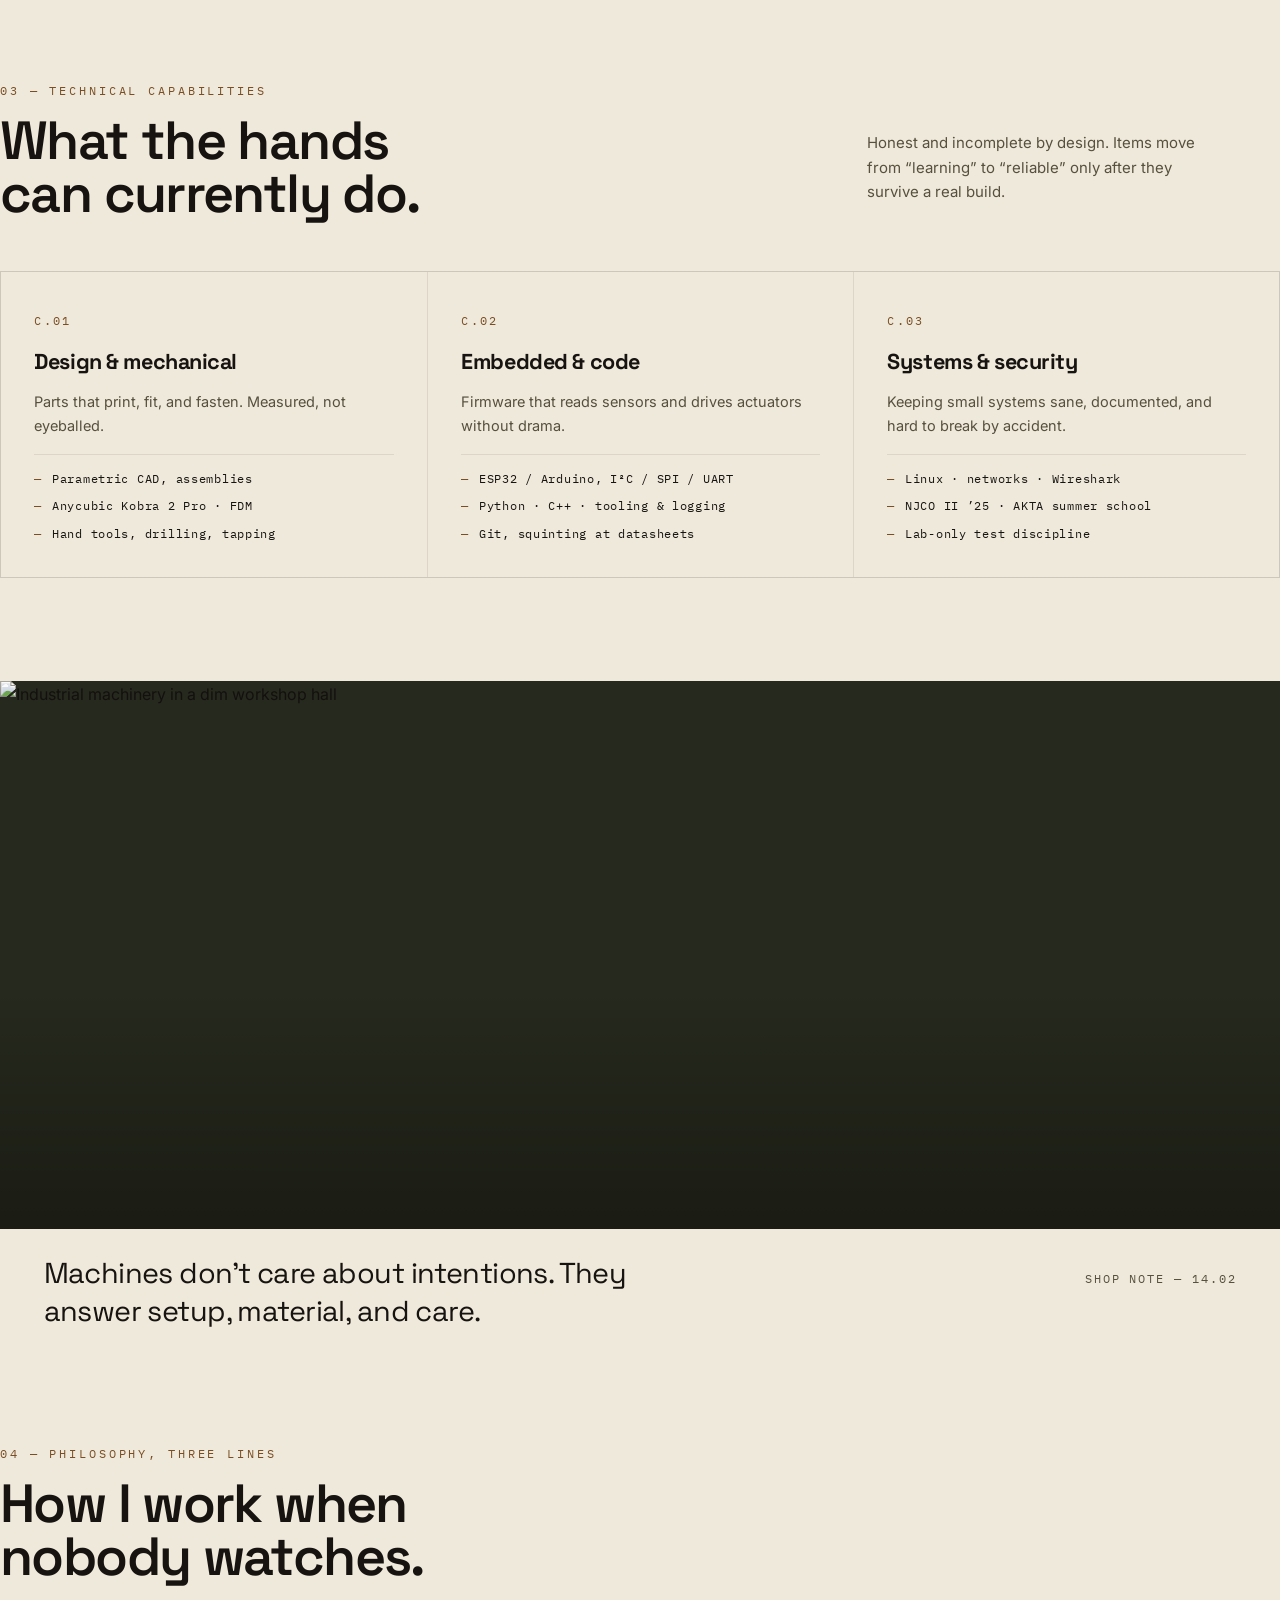
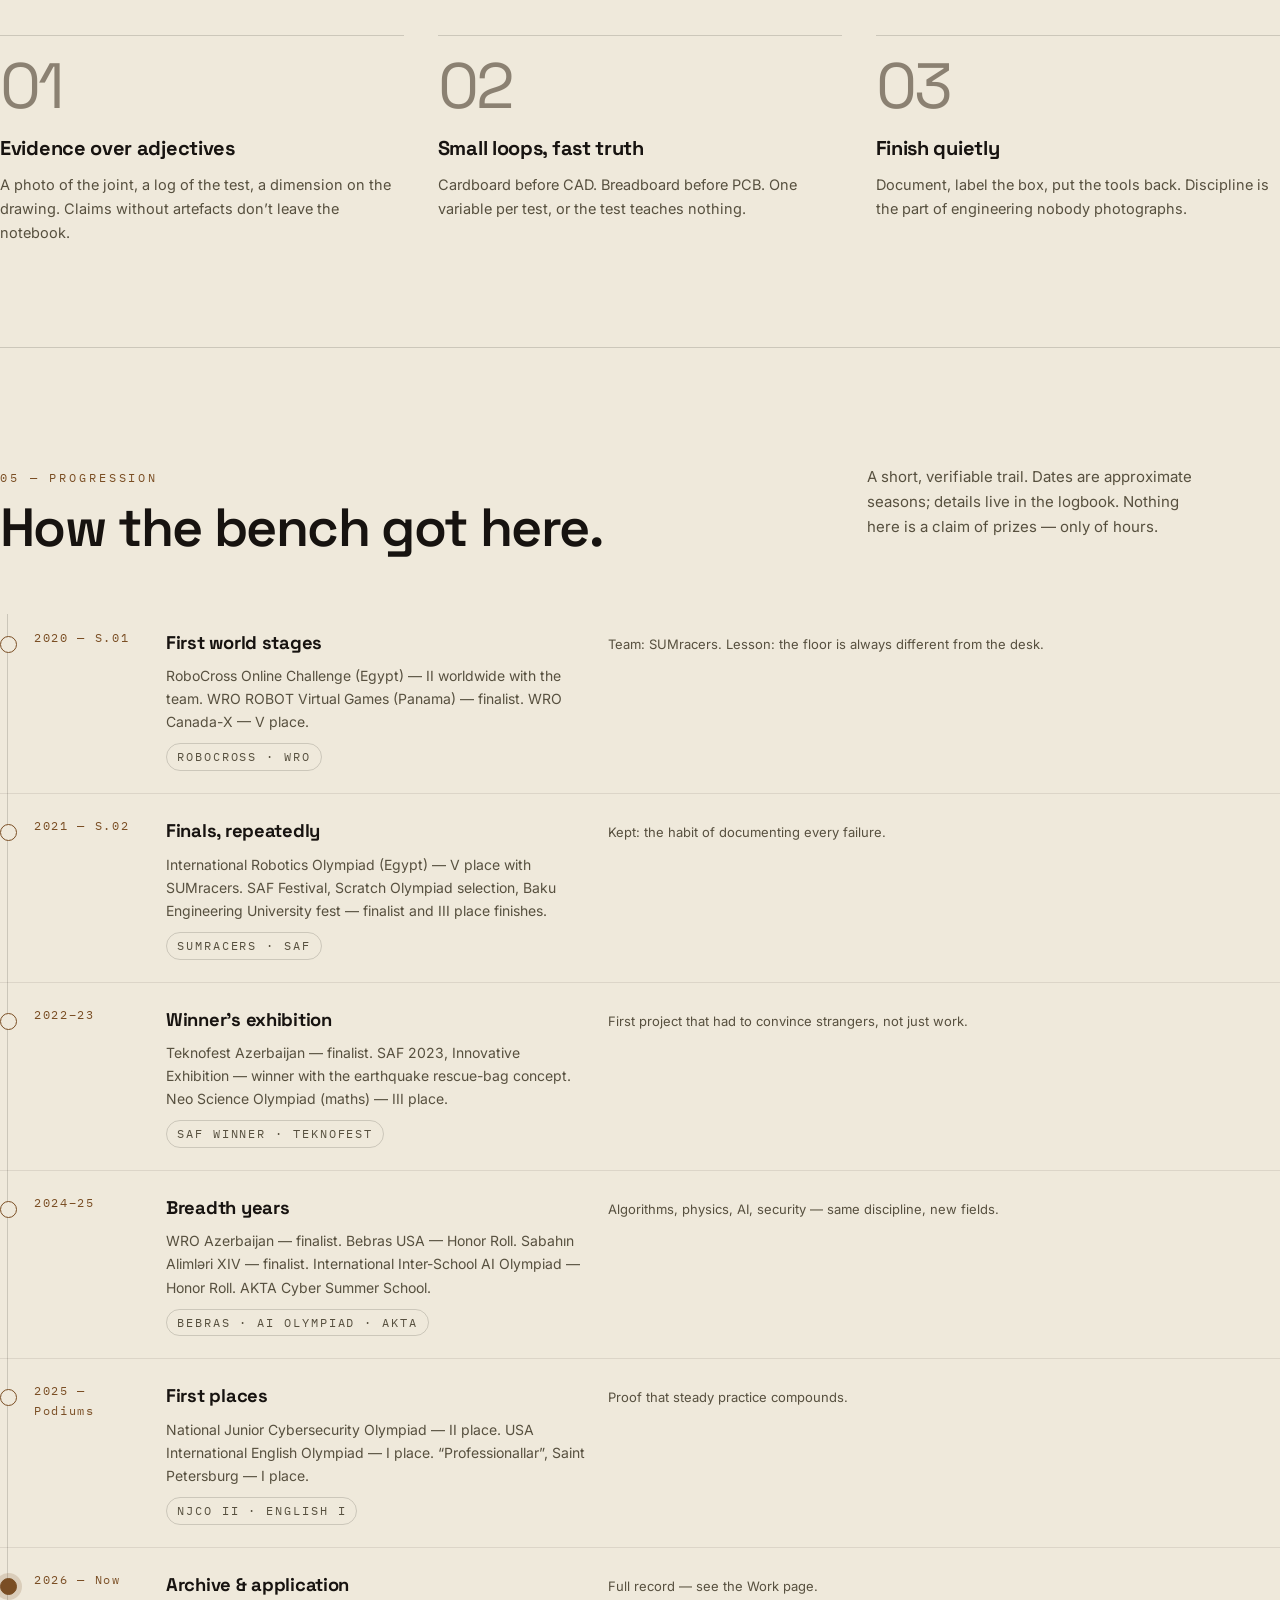
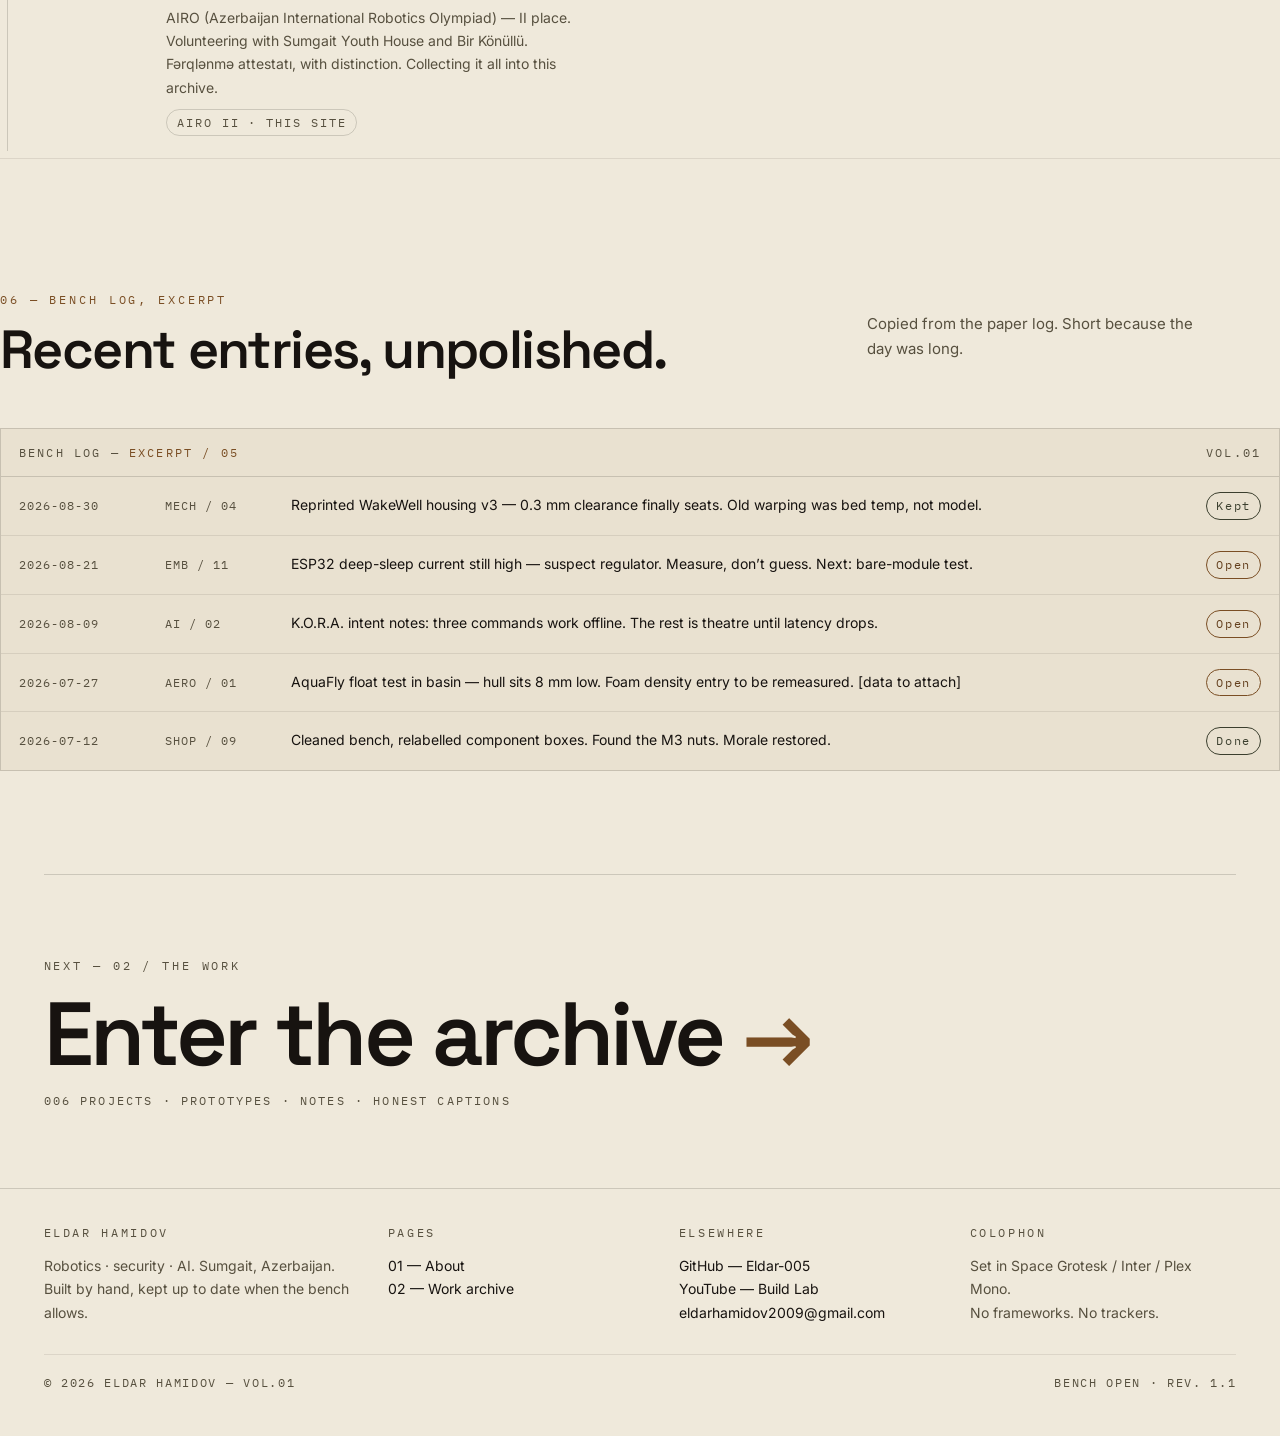
==== commit 541477ba: "Rev 1.1: real bio content (record, timeline, contacts), semantic dl/landmarks" ====
--- a/index.html
+++ b/index.html
@@ -3,13 +3,13 @@
 <head>
   <meta charset="UTF-8">
   <meta name="viewport" content="width=device-width, initial-scale=1.0">
-  <title>ELDAR — Understanding, Built by Hand | Engineering Archive Vol.01</title>
-  <meta name="description" content="Eldar — young engineer working across mechanical systems, robotics, embedded hardware and AI. A personal laboratory and archive. Less talk, more bench.">
+  <title>Eldar Hamidov — Understanding, Built by Hand | Engineering Archive Vol.01</title>
+  <meta name="description" content="Eldar Hamidov, 16 — student engineer from Sumgait, Azerbaijan. Robotics, cybersecurity and applied AI: WRO, RoboCross, NJCO, AI Olympiad. A personal laboratory and archive.">
   <meta name="theme-color" content="#EFE9DB">
-  <link rel="canonical" href="https://eldar-archive.dev/">
+  <link rel="canonical" href="https://eldar-test-web.github.io/eldarH/">
   <meta property="og:type" content="website">
-  <meta property="og:title" content="ELDAR — Understanding, Built by Hand">
-  <meta property="og:description" content="Mechanical systems, robotics, embedded hardware, AI. A personal engineering laboratory and archive.">
+  <meta property="og:title" content="Eldar Hamidov — Understanding, Built by Hand">
+  <meta property="og:description" content="Robotics, cybersecurity, applied AI. Competitions, prototypes, notes — a personal engineering laboratory from Sumgait, Azerbaijan.">
   <meta property="og:image" content="https://images.unsplash.com/photo-1530124566582-a618bc2615dc?q=80&w=1200&auto=format&fit=crop">
   <meta name="twitter:card" content="summary_large_image">
   <link rel="icon" href="data:image/svg+xml,%3Csvg xmlns='http://www.w3.org/2000/svg' viewBox='0 0 64 64'%3E%3Crect width='64' height='64' fill='%23171310'/%3E%3Ctext x='32' y='42' font-family='Arial' font-weight='700' font-size='32' fill='%23EFE9DB' text-anchor='middle'%3EE%3C/text%3E%3Crect x='14' y='48' width='36' height='3' fill='%239C6633'/%3E%3C/svg%3E">
@@ -27,7 +27,7 @@
 
   <header class="site-head">
     <div class="head-in">
-      <a class="brand" href="./" aria-label="Eldar — home">
+      <a class="brand" href="./">
         <span class="brand-mark">ELDAR</span>
         <span class="brand-sub">Arc.01 — Bench / Notes / Machines</span>
       </a>
@@ -46,16 +46,17 @@
     <section class="hero-about wrap" aria-labelledby="hero-title">
       <div class="hero-grid">
         <div class="hero-copy">
-          <p class="vol reveal">Personal archive — <b>Vol. 01 / 2026</b> &nbsp;·&nbsp; Engineering, kept on paper and metal</p>
-          <h1 id="hero-title" class="h-display lines" aria-label="To understand, I take apart. To learn, I build.">
+          <p class="vol reveal">Personal archive — <b>Vol. 01 / 2026</b> &nbsp;·&nbsp; Sumgait, Azerbaijan</p>
+          <h1 id="hero-title" class="h-display lines">
             <span class="line"><span>To understand,</span></span>
             <span class="line"><span>I take apart.</span></span>
             <span class="line"><span>To learn, <em>I build.</em></span></span>
           </h1>
           <p class="lede reveal reveal-d1" style="margin-top:26px">
-            I&rsquo;m <strong>Eldar</strong> — a young engineer working where mechanics, electronics,
-            and software meet. Robots, embedded boards, small machines, and the AI that runs on them.
-            This site is my bench drawer, left open: what I care about, what I can do, and how I think.
+            I&rsquo;m <strong>Eldar Hamidov</strong> — 16, studying at School No.29 in Sumgait, Azerbaijan.
+            I work where mechanics, electronics, and software meet: robots that survived RoboCross and WRO floors,
+            embedded boards, and applied AI. This site is my bench drawer, left open: what I care about,
+            what I can do, and how I think.
           </p>
           <div class="hero-note reveal reveal-d2">
             <span class="bar" aria-hidden="true"></span>
@@ -75,19 +76,19 @@
             </div>
           </div>
           <figcaption class="caption"><span><b>FIG.01</b> — Bench study, gears &amp; tolerance</span><span> Steel / brass — 08:40</span></figcaption>
-          <div class="hero-meta" aria-label="Profile metadata">
-            <div>Focus<b>Mechatronics · Robotics</b></div>
-            <div>Mode<b>Build — test — revise</b></div>
-          </div>
+          <dl class="hero-meta">
+            <div><dt>Focus</dt><dd>Robotics · Security · AI</dd></div>
+            <div><dt>Mode</dt><dd>Build — test — revise</dd></div>
+          </dl>
         </figure>
       </div>
 
-      <div class="spec-strip reveal" aria-label="Quick facts">
-        <div><small>Identity</small><strong>Eldar — builder</strong></div>
-        <div><small>Terrain</small><strong>Mechanics · Embedded · AI</strong></div>
-        <div><small>Method</small><strong>First principles, by hand</strong></div>
-        <div><small>Status</small><strong>Bench open — Vol.01</strong></div>
-      </div>
+      <dl class="spec-strip reveal">
+        <div><dt>Identity</dt><dd>Eldar Hamidov</dd></div>
+        <div><dt>Terrain</dt><dd>Mechatronics · Embedded · AI</dd></div>
+        <div><dt>Method</dt><dd>First principles, by hand</dd></div>
+        <div><dt>Status</dt><dd>School No.29 · Sumgait</dd></div>
+      </dl>
     </section>
 
     <!-- 01 PROFILE -->
@@ -101,9 +102,9 @@
       </div>
       <div class="profile-grid">
         <div class="profile-main reveal">
-          <p>I started the way most builders start: unscrewing things I wasn&rsquo;t supposed to. Remote cars, old printers, a bicycle gearbox. The question was always the same — <em>what moves what, and why?</em></p>
-          <p>Now the questions are larger but the habit is unchanged. I design small mechanical assemblies, wire them to microcontrollers, write the firmware, and then teach a simple model to make sense of the sensors. Hardware tells me when I&rsquo;m wrong fast. That&rsquo;s why I like it.</p>
-          <p>I&rsquo;m interested in international engineering education not as a credential, but as a harder bench: better labs, stricter tolerances, people who build at a level I haven&rsquo;t reached yet. Until then, I practice here — one prototype at a time.</p>
+          <p>I started the way most builders start: unscrewing things I wasn&rsquo;t supposed to. Remote cars, old printers, a bicycle gearbox. The question was always the same — <em>what moves what, and why?</em> By 2020 that habit had a team name, SUMracers, and a world stage: RoboCross and the virtual World Robot Olympiads.</p>
+          <p>Now the loop is sketch → CAD → print → code → test. I model in Fusion 360, print on an Anycubic Kobra 2 Pro, wire ESP32 boards, and write the firmware — then document what failed. Competitions from Teknofest to WRO Azerbaijan taught the same lesson the bench did: constraints first, excuses never.</p>
+          <p>Cybersecurity (second place at the National Junior Cybersecurity Olympiad) and applied AI (honor roll at the International Inter-School AI Olympiad) joined the bench later. I also volunteer with Sumgait Youth House and Bir Könüllü. The aim is international engineering education — harder labs, stricter tolerances, people who build above my level. Until then, one prototype at a time.</p>
           <figure class="pull">
             <blockquote>
               <p>&ldquo;If I can&rsquo;t explain how it fails, I don&rsquo;t yet understand how it works.&rdquo;</p>
@@ -120,13 +121,13 @@
             </div>
           </div>
           <p class="caption"><span><b>FIG.02</b> — Lab hours, notes before code</span><span> Logged</span></p>
-          <div class="fact-table" aria-label="Facts">
-            <dl><dt>Works with</dt><dd>Aluminium, PLA / PETG, copper, perfboard, patience</dd></dl>
-            <dl><dt>Draws in</dt><dd>Fusion 360 / SolidWorks basics, KiCad, squared paper</dd></dl>
-            <dl><dt>Writes in</dt><dd>Python, C++ (Arduino / ESP32), some C, HTML/CSS/JS</dd></dl>
-            <dl><dt>Reads</dt><dd>Datasheets first, tutorials second</dd></dl>
-            <dl><dt>Languages</dt><dd>To be added — [placeholder]</dd></dl>
-            <dl><dt>Contact</dt><dd>On request — see archive footer</dd></dl>
+          <div class="fact-table" role="group" aria-label="Facts">
+            <dl><dt>Based</dt><dd>Sumgait, Azerbaijan · School No.29</dd></dl>
+            <dl><dt>Works with</dt><dd>Anycubic Kobra 2 Pro · PLA / PETG · ESP32 / Arduino</dd></dl>
+            <dl><dt>Draws in</dt><dd>Fusion 360 · SolidWorks · FreeCAD · KiCad</dd></dl>
+            <dl><dt>Writes in</dt><dd>Python · C++ · Arduino · HTML / CSS</dd></dl>
+            <dl><dt>Languages</dt><dd>Azerbaijani · English B2 · Turkish · Russian</dd></dl>
+            <dl><dt>Contact</dt><dd><a href="mailto:eldarhamidov2009@gmail.com">eldarhamidov2009@gmail.com</a></dd></dl>
           </div>
         </div>
       </div>
@@ -148,14 +149,14 @@
           <a class="field" href="work.html#robotics" data-transition data-label="02 — ROBOTICS">
             <span class="idx">/01</span><h3>Mechanical design</h3>
             <p>Small assemblies, enclosures, brackets that actually fit. Tolerance, fasteners, print orientation.</p>
-            <span class="tools">Fusion · Calipers · PLA/PETG <span class="arrow" aria-hidden="true">→</span></span>
+            <span class="tools">Fusion 360 · SolidWorks · Kobra 2 Pro <span class="arrow" aria-hidden="true">→</span></span>
           </a>
         </li>
         <li>
           <a class="field" href="work.html#robotics" data-transition data-label="02 — ROBOTICS">
             <span class="idx">/02</span><h3>Robotics</h3>
             <p>Chassis, kinematics on paper, motor drivers, sensor loops that survive the floor, not just the desk.</p>
-            <span class="tools">ESP32 · DC / Servo · ROS basics <span class="arrow" aria-hidden="true">→</span></span>
+            <span class="tools">ESP32 · Arduino · SUMracers <span class="arrow" aria-hidden="true">→</span></span>
           </a>
         </li>
         <li>
@@ -169,21 +170,21 @@
           <a class="field" href="work.html#kora" data-transition data-label="02 — K.O.R.A.">
             <span class="idx">/04</span><h3>AI, applied narrowly</h3>
             <p>Small useful models: sensor classification, wake-word logic, sleep-pattern notes. Nothing grandiose.</p>
-            <span class="tools">Python · scikit · TinyML notes <span class="arrow" aria-hidden="true">→</span></span>
+            <span class="tools">Python · AI Olympiad notes <span class="arrow" aria-hidden="true">→</span></span>
           </a>
         </li>
         <li>
           <a class="field" href="work.html#security" data-transition data-label="02 — SECURITY LAB">
             <span class="idx">/05</span><h3>Cybersecurity basics</h3>
             <p>Home-lab hygiene: networks, Linux permissions, firmware habits. Local lab only, documented.</p>
-            <span class="tools">Linux · Wireshark · Notes <span class="arrow" aria-hidden="true">→</span></span>
+            <span class="tools">Linux · Wireshark · NJCO II <span class="arrow" aria-hidden="true">→</span></span>
           </a>
         </li>
         <li>
           <a class="field" href="work.html#cad" data-transition data-label="02 — CAD / PROTOTYPES">
             <span class="idx">/06</span><h3>Product sense</h3>
             <p>How a device feels in the hand at 6 a.m. Buttons, weight, light. WakeWell started here.</p>
-            <span class="tools">Sketch · Foam · Iteration <span class="arrow" aria-hidden="true">→</span></span>
+            <span class="tools">FreeCAD · Foam · Iteration <span class="arrow" aria-hidden="true">→</span></span>
           </a>
         </li>
       </ul>
@@ -203,19 +204,19 @@
           <span class="cnum">C.01</span>
           <h3>Design &amp; mechanical</h3>
           <p>Parts that print, fit, and fasten. Measured, not eyeballed.</p>
-          <ul><li>Parametric CAD, assemblies</li><li>FDM printing &amp; post-fit</li><li>Hand tools, drilling, tapping</li></ul>
+          <ul><li>Parametric CAD, assemblies</li><li>Anycubic Kobra 2 Pro · FDM</li><li>Hand tools, drilling, tapping</li></ul>
         </div>
         <div class="cap">
           <span class="cnum">C.02</span>
           <h3>Embedded &amp; code</h3>
           <p>Firmware that reads sensors and drives actuators without drama.</p>
-          <ul><li>ESP32 / Arduino, I²C / SPI / UART</li><li>Python tooling &amp; logging</li><li>Git, squinting at datasheets</li></ul>
+          <ul><li>ESP32 / Arduino, I²C / SPI / UART</li><li>Python · C++ · tooling &amp; logging</li><li>Git, squinting at datasheets</li></ul>
         </div>
         <div class="cap">
           <span class="cnum">C.03</span>
           <h3>Systems &amp; security</h3>
           <p>Keeping small systems sane, documented, and hard to break by accident.</p>
-          <ul><li>Linux basics, networking</li><li>Backups &amp; version notes</li><li>Lab-only test discipline</li></ul>
+          <ul><li>Linux · networks · Wireshark</li><li>NJCO II ’25 · AKTA summer school</li><li>Lab-only test discipline</li></ul>
         </div>
       </div>
     </section>
@@ -259,11 +260,12 @@
         <p class="right reveal">A short, verifiable trail. Dates are approximate seasons; details live in the logbook. Nothing here is a claim of prizes — only of hours.</p>
       </div>
       <ol class="timeline reveal">
-        <li><span class="yr">2022 — S.01</span><div><h3>First teardowns</h3><p>Toys, printers, PC fans. Learning names of things: shaft, bearing, driver, ground. Notebook no. 1.</p><span class="tag">Hand tools · Curiosity</span></div><p class="muted" style="font-size:13px">Kept: a box of sorted screws. Still used.</p></li>
-        <li><span class="yr">2023 — S.02</span><div><h3>First controlled builds</h3><p>Arduino sketches that blink, then sense, then move. Perfboard power mistakes included — documented.</p><span class="tag">Arduino · Breadboard</span></div><p class="muted" style="font-size:13px">Lesson: ground is not a suggestion.</p></li>
-        <li><span class="yr">2024 — S.01</span><div><h3>CAD + print loop</h3><p>First parts that had to fit other parts. Calipers, three reprints, one bracket that finally held.</p><span class="tag">Fusion · FDM</span></div><p class="muted" style="font-size:13px">Kept: tolerance table, page 41.</p></li>
-        <li><span class="yr">2025 — S.02</span><div><h3>Systems thinking</h3><p>WakeWell sketches, K.O.R.A. notes, AquaFly hull questions. Mechanics + firmware + data in one project.</p><span class="tag">ESP32 · Python</span></div><p class="muted" style="font-size:13px">Status: prototypes, not products.</p></li>
-        <li class="is-now"><span class="yr">2026 — Now</span><div><h3>Archive &amp; application</h3><p>Collecting the work into this archive. Preparing for harder benches — universities, labs, teams that measure in microns.</p><span class="tag">This site · Next builds</span></div><p class="muted" style="font-size:13px">Open entries: [to be added].</p></li>
+        <li><span class="yr">2020 — S.01</span><div><h3>First world stages</h3><p>RoboCross Online Challenge (Egypt) — II worldwide with the team. WRO ROBOT Virtual Games (Panama) — finalist. WRO Canada-X — V place.</p><span class="tag">RoboCross · WRO</span></div><p class="muted" style="font-size:13px">Team: SUMracers. Lesson: the floor is always different from the desk.</p></li>
+        <li><span class="yr">2021 — S.02</span><div><h3>Finals, repeatedly</h3><p>International Robotics Olympiad (Egypt) — V place with SUMracers. SAF Festival, Scratch Olympiad selection, Baku Engineering University fest — finalist and III place finishes.</p><span class="tag">SUMracers · SAF</span></div><p class="muted" style="font-size:13px">Kept: the habit of documenting every failure.</p></li>
+        <li><span class="yr">2022–23</span><div><h3>Winner’s exhibition</h3><p>Teknofest Azerbaijan — finalist. SAF 2023, Innovative Exhibition — winner with the earthquake rescue-bag concept. Neo Science Olympiad (maths) — III place.</p><span class="tag">SAF winner · Teknofest</span></div><p class="muted" style="font-size:13px">First project that had to convince strangers, not just work.</p></li>
+        <li><span class="yr">2024–25</span><div><h3>Breadth years</h3><p>WRO Azerbaijan — finalist. Bebras USA — Honor Roll. Sabahın Alimləri XIV — finalist. International Inter-School AI Olympiad — Honor Roll. AKTA Cyber Summer School.</p><span class="tag">Bebras · AI Olympiad · AKTA</span></div><p class="muted" style="font-size:13px">Algorithms, physics, AI, security — same discipline, new fields.</p></li>
+        <li><span class="yr">2025 — Podiums</span><div><h3>First places</h3><p>National Junior Cybersecurity Olympiad — II place. USA International English Olympiad — I place. “Professionallar”, Saint Petersburg — I place.</p><span class="tag">NJCO II · English I</span></div><p class="muted" style="font-size:13px">Proof that steady practice compounds.</p></li>
+        <li class="is-now"><span class="yr">2026 — Now</span><div><h3>Archive &amp; application</h3><p>AIRO (Azerbaijan International Robotics Olympiad) — II place. Volunteering with Sumgait Youth House and Bir Könüllü. Fərqlənmə attestatı, with distinction. Collecting it all into this archive.</p><span class="tag">AIRO II · This site</span></div><p class="muted" style="font-size:13px">Full record — see the Work page.</p></li>
       </ol>
     </section>
 
@@ -276,7 +278,7 @@
         </div>
         <p class="right reveal">Copied from the paper log. Short because the day was long.</p>
       </div>
-      <div class="log reveal" aria-label="Bench log excerpt">
+      <div class="log reveal" role="group" aria-label="Bench log excerpt">
         <div class="log-head"><span>Bench log — <b>EXCERPT / 05</b></span><span>Vol.01</span></div>
         <ul class="log-list">
           <li class="log-row"><span class="d">2026-08-30</span><span class="c">MECH / 04</span><span>Reprinted WakeWell housing v3 — 0.3 mm clearance finally seats. Old warping was bed temp, not model.</span><span class="s ok">Kept</span></li>
@@ -289,9 +291,9 @@
     </section>
 
     <div class="wrap">
-      <a class="next reveal" href="work.html" data-transition data-label="02 — WORK ARCHIVE" aria-label="Go to the work archive">
+      <a class="next reveal" href="work.html" data-transition data-label="02 — WORK ARCHIVE">
         <small>Next — 02 / The work</small>
-        <p class="big">Enter the archive <span>→</span></p>
+        <h2 class="big">Enter the archive <span>→</span></h2>
         <p class="muted mono" style="font-size:12px;letter-spacing:.18em;text-transform:uppercase;margin:14px 0 0">006 projects · prototypes · notes · honest captions</p>
       </a>
     </div>
@@ -300,12 +302,12 @@
   <footer class="site-foot">
     <div class="wrap">
       <div class="foot-grid">
-        <div><h2 class="foot-h">Eldar — Arc.01</h2><p class="muted" style="margin:0;max-width:34ch">Personal engineering laboratory &amp; archive. Built by hand, kept up to date when the bench allows.</p></div>
+        <div><h2 class="foot-h">Eldar Hamidov</h2><p class="muted" style="margin:0;max-width:34ch">Robotics · security · AI. Sumgait, Azerbaijan. Built by hand, kept up to date when the bench allows.</p></div>
         <div><h2 class="foot-h">Pages</h2><p style="margin:0"><a href="index.html" aria-current="page">01 — About</a><br><a href="work.html" data-transition data-label="02 — WORK ARCHIVE">02 — Work archive</a></p></div>
-        <div><h2 class="foot-h">Elsewhere</h2><p class="muted" style="margin:0">GitHub — to be linked<br>Email — on request</p></div>
+        <div><h2 class="foot-h">Elsewhere</h2><p style="margin:0"><a href="https://github.com/Eldar-005" target="_blank" rel="noopener">GitHub — Eldar-005</a><br><a href="https://www.youtube.com/@EldarBuildLab" target="_blank" rel="noopener">YouTube — Build Lab</a><br><a href="mailto:eldarhamidov2009@gmail.com">eldarhamidov2009@gmail.com</a></p></div>
         <div><h2 class="foot-h">Colophon</h2><p class="muted" style="margin:0">Set in Space Grotesk / Inter / Plex Mono.<br>No frameworks. No trackers.</p></div>
       </div>
-      <div class="foot-bottom"><span>© <span data-year>2026</span> Eldar — Vol.01</span><span>Bench open · Rev. 1.0</span></div>
+      <div class="foot-bottom"><span>© <span data-year>2026</span> Eldar Hamidov — Vol.01</span><span>Bench open · Rev. 1.1</span></div>
     </div>
   </footer>
 
--- a/assets/css/style.css
+++ b/assets/css/style.css
@@ -193,21 +193,23 @@
 .hero-copy .vol b{color:var(--fg);font-weight:500}
 .hero-fig{grid-column:8 / span 5}
 .hero-fig .img-reveal{aspect-ratio:4/5}
-.hero-meta{display:grid;grid-template-columns:1fr 1fr;gap:0;border:1px solid var(--line);border-top:0}
-.hero-meta div{padding:12px 14px;font-family:var(--font-mono);font-size:12px;letter-spacing:.12em;text-transform:uppercase;color:var(--muted)}
+.hero-meta{display:grid;grid-template-columns:1fr 1fr;gap:0;border:1px solid var(--line);border-top:0;margin:0}
+.hero-meta div{padding:12px 14px}
 .hero-meta div + div{border-left:1px solid var(--line)}
-.hero-meta div b{display:block;color:var(--fg);font-weight:500;margin-top:3px;letter-spacing:.06em}
+.hero-meta dt{font-family:var(--font-mono);font-size:12px;letter-spacing:.12em;text-transform:uppercase;color:var(--muted)}
+.hero-meta dd{margin:3px 0 0;font-family:var(--font-mono);font-size:12px;letter-spacing:.06em;text-transform:uppercase;color:var(--fg)}
 .hero-note{margin-top:26px;display:flex;gap:16px;align-items:flex-start;max-width:62ch}
 .hero-note .bar{width:2px;align-self:stretch;background:var(--copper);flex:none}
 .spec-strip{
   margin-top:clamp(30px,4vw,54px);
+  margin-bottom:0;
   display:grid;grid-template-columns:repeat(4,1fr);
   border-top:1px solid var(--line);border-bottom:1px solid var(--line);
 }
 .spec-strip div{padding:16px 18px 15px;border-left:1px solid var(--line-soft)}
 .spec-strip div:first-child{border-left:0}
-.spec-strip small{display:block;font-family:var(--font-mono);font-size:12px;letter-spacing:.22em;color:var(--muted);text-transform:uppercase;margin-bottom:6px}
-.spec-strip strong{font-family:var(--font-display);font-weight:500;font-size:15px;letter-spacing:-.01em}
+.spec-strip dt{display:block;font-family:var(--font-mono);font-size:12px;letter-spacing:.22em;color:var(--muted);text-transform:uppercase;margin-bottom:6px}
+.spec-strip dd{margin:0;font-family:var(--font-display);font-weight:500;font-size:15px;letter-spacing:-.01em}
 
 .block{padding:clamp(64px,8vw,128px) 0}
 .block-head{display:grid;grid-template-columns:repeat(12,1fr);gap:20px;margin-bottom:clamp(28px,4vw,52px);align-items:end}
@@ -344,9 +346,10 @@
 .case-top .kind{font-family:var(--font-mono);font-size:12px;letter-spacing:.2em;text-transform:uppercase;color:var(--muted);text-align:right}
 .case-top .kind b{display:block;color:#C39A6B;font-weight:400;margin-top:6px}
 .tech-strip{display:grid;grid-template-columns:repeat(4,1fr);border:1px solid var(--line);margin:0 0 22px}
-.tech-strip div{padding:12px 14px;border-left:1px solid var(--line-soft);font-family:var(--font-mono);font-size:12px;letter-spacing:.1em;text-transform:uppercase;color:var(--muted)}
+.tech-strip div{padding:12px 14px;border-left:1px solid var(--line-soft)}
 .tech-strip div:first-child{border-left:0}
-.tech-strip div b{display:block;color:var(--fg);font-weight:400;margin-top:4px}
+.tech-strip dt{font-family:var(--font-mono);font-size:12px;letter-spacing:.1em;text-transform:uppercase;color:var(--muted)}
+.tech-strip dd{margin:4px 0 0;font-family:var(--font-mono);font-size:12px;letter-spacing:.1em;text-transform:uppercase;color:var(--fg)}
 .case-full .img-reveal{aspect-ratio:21/10;min-height:300px}
 .case-grid{display:grid;grid-template-columns:1fr 1fr;gap:clamp(20px,3vw,44px);margin-top:26px}
 .case-grid h3{font-family:var(--font-mono);font-size:12px;letter-spacing:.22em;text-transform:uppercase;color:#C39A6B;margin:0 0 10px;font-weight:400}
@@ -402,8 +405,8 @@
 .case-cad .img-reveal{aspect-ratio:16/11}
 .oversize{font-family:var(--font-display);font-weight:600;font-size:clamp(2.2rem,4.6vw,4rem);line-height:.95;letter-spacing:-.035em;margin:0 0 16px}
 .oversize span{color:#A89A80}
-.mat-chips{display:flex;flex-wrap:wrap;gap:8px;margin-top:16px}
-.mat-chips span{font-family:var(--font-mono);font-size:12px;letter-spacing:.12em;text-transform:uppercase;border:1px solid var(--line);border-radius:999px;padding:6px 13px;color:var(--muted)}
+.mat-chips{display:flex;flex-wrap:wrap;gap:8px;margin:16px 0 0;padding:0;list-style:none}
+.mat-chips li{font-family:var(--font-mono);font-size:12px;letter-spacing:.12em;text-transform:uppercase;border:1px solid var(--line);border-radius:999px;padding:6px 13px;color:var(--muted)}
 
 /* contact band */
 .contact-band{border:1px solid var(--line);padding:clamp(26px,4vw,48px);display:grid;grid-template-columns:1.3fr 1fr;gap:26px;margin:clamp(50px,6vw,90px) 0}
@@ -457,8 +460,8 @@
   .spec-strip div:nth-child(1),.spec-strip div:nth-child(2){border-top:0}
   .philo{grid-template-columns:1fr}
   .timeline li{grid-template-columns:1fr;gap:6px}
-  .log-row{grid-template-columns:1fr auto;gap:6px}
-  .log-row .c{display:none}
+  .log-row{grid-template-columns:1fr;gap:4px}
+  .log-row .s{justify-self:start;margin-top:4px}
   .case-grid{grid-template-columns:1fr}
   .interlude .img-reveal{min-height:240px}
   .foot-grid{grid-template-columns:1fr}
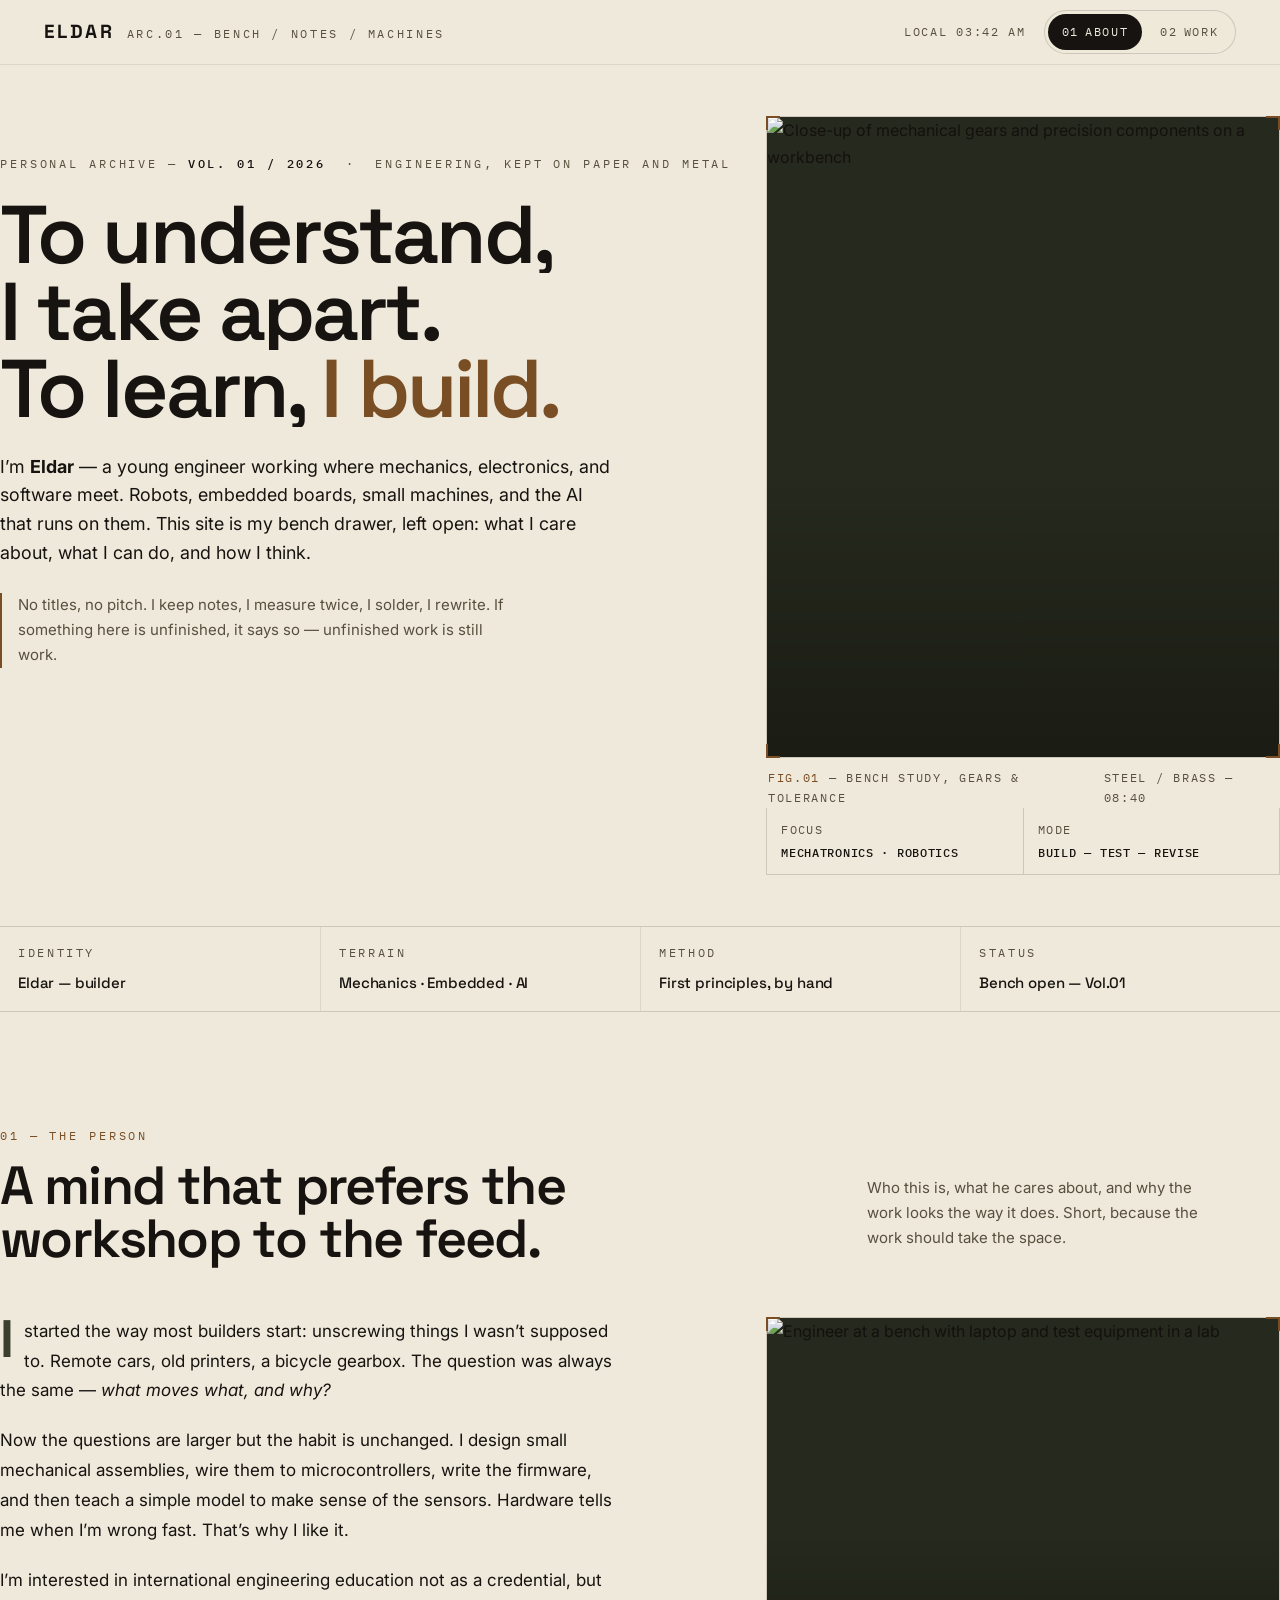
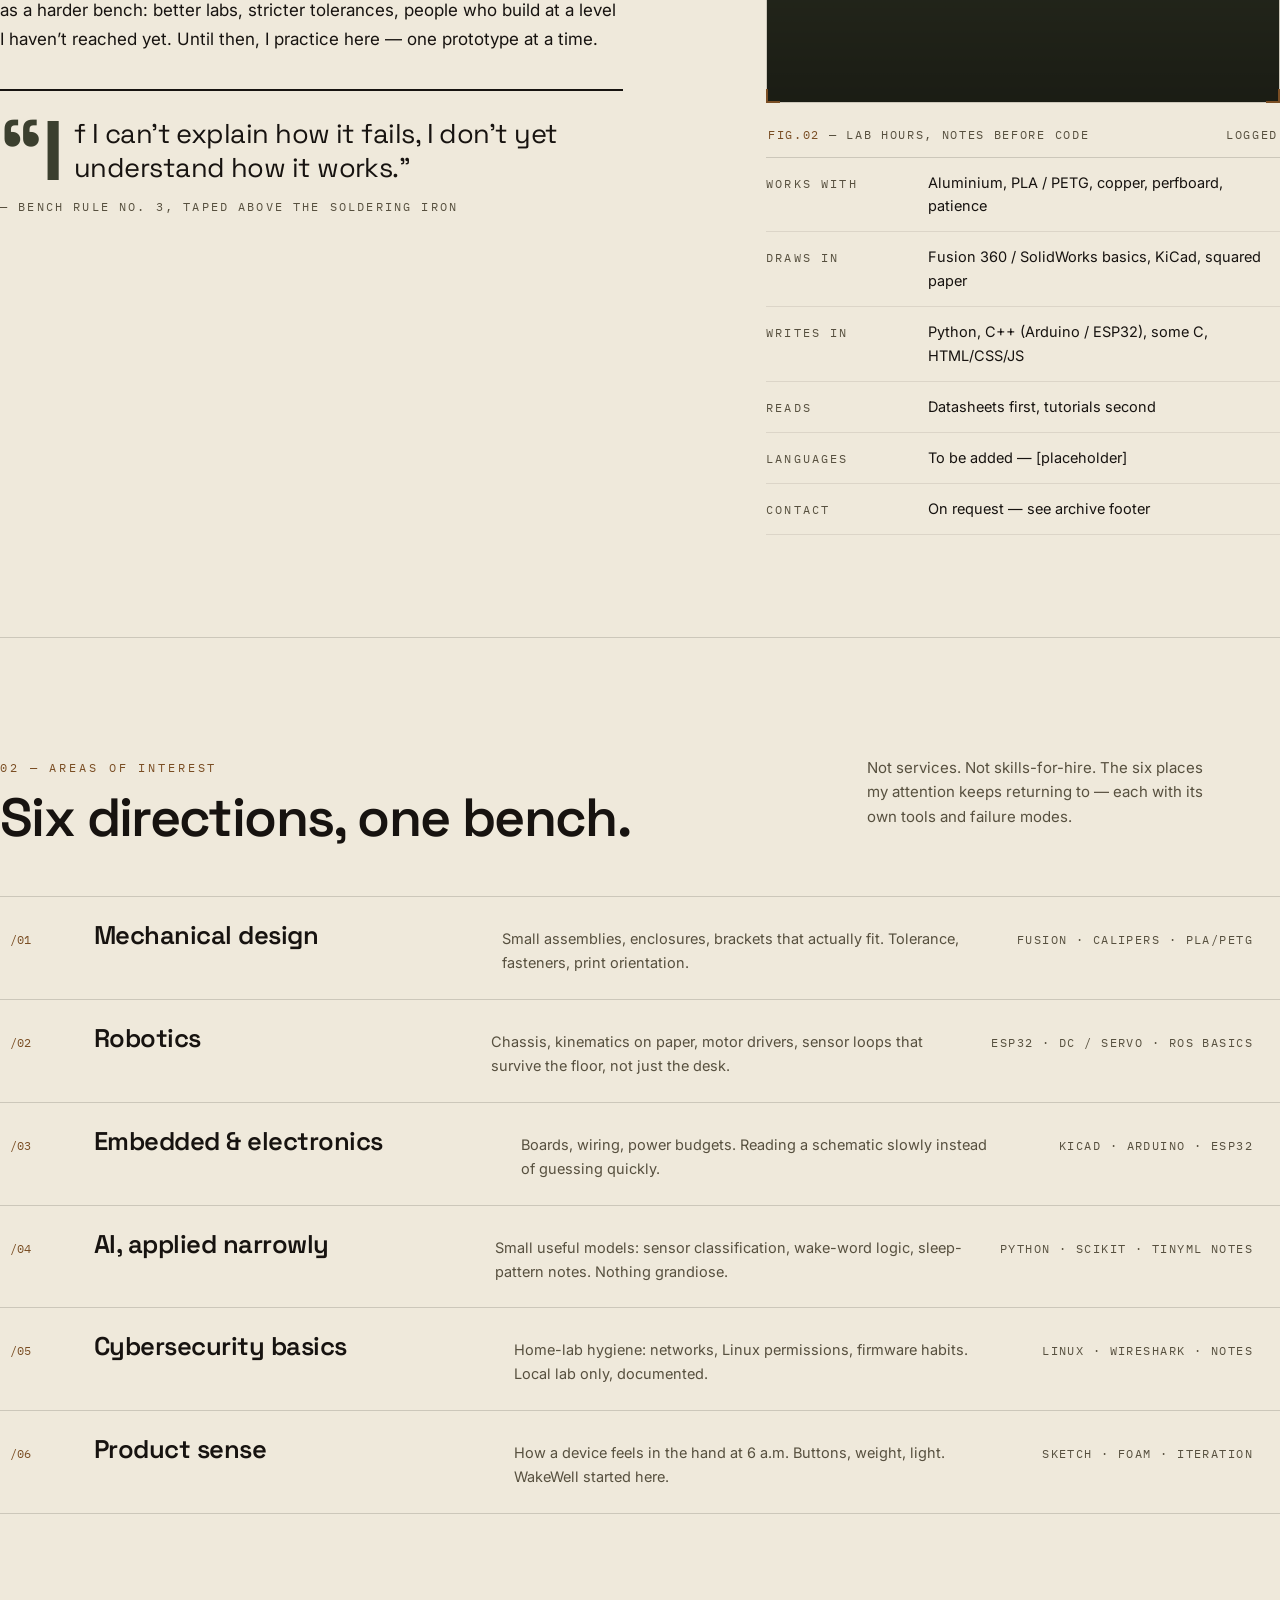
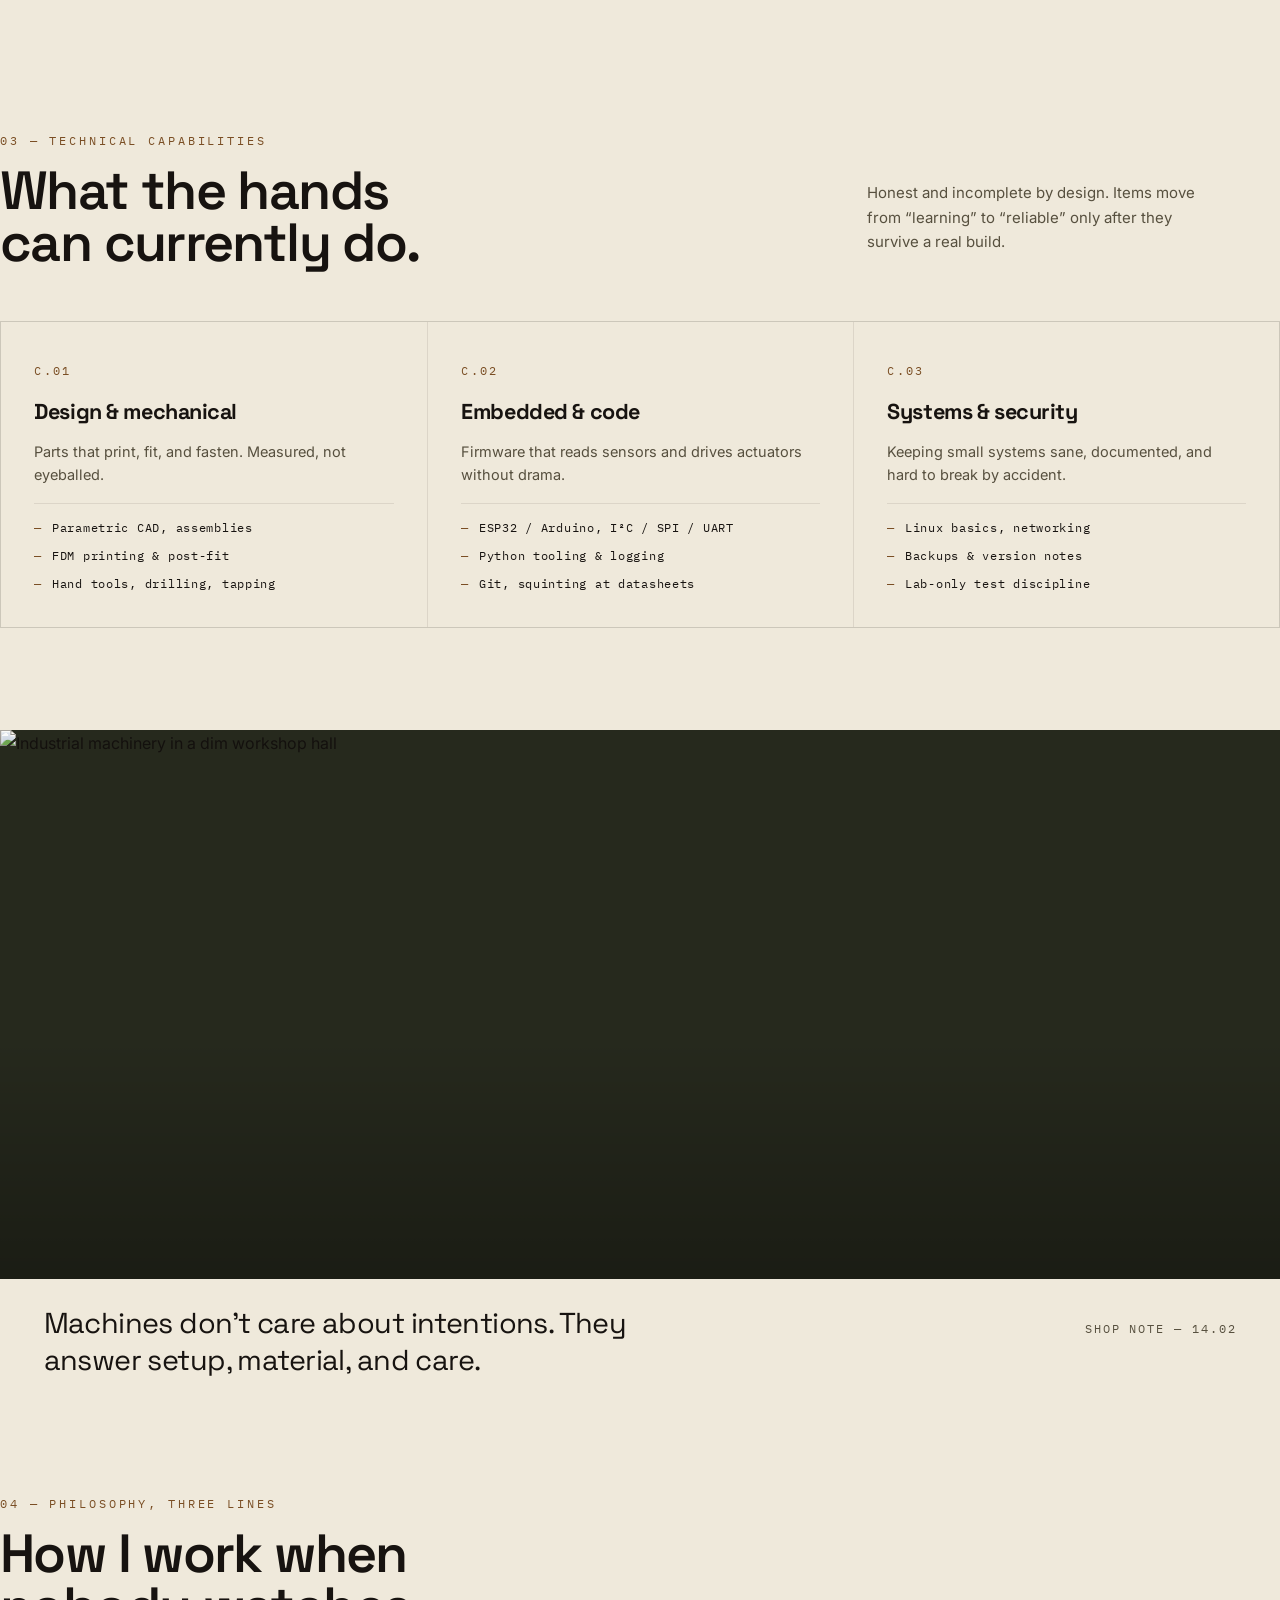
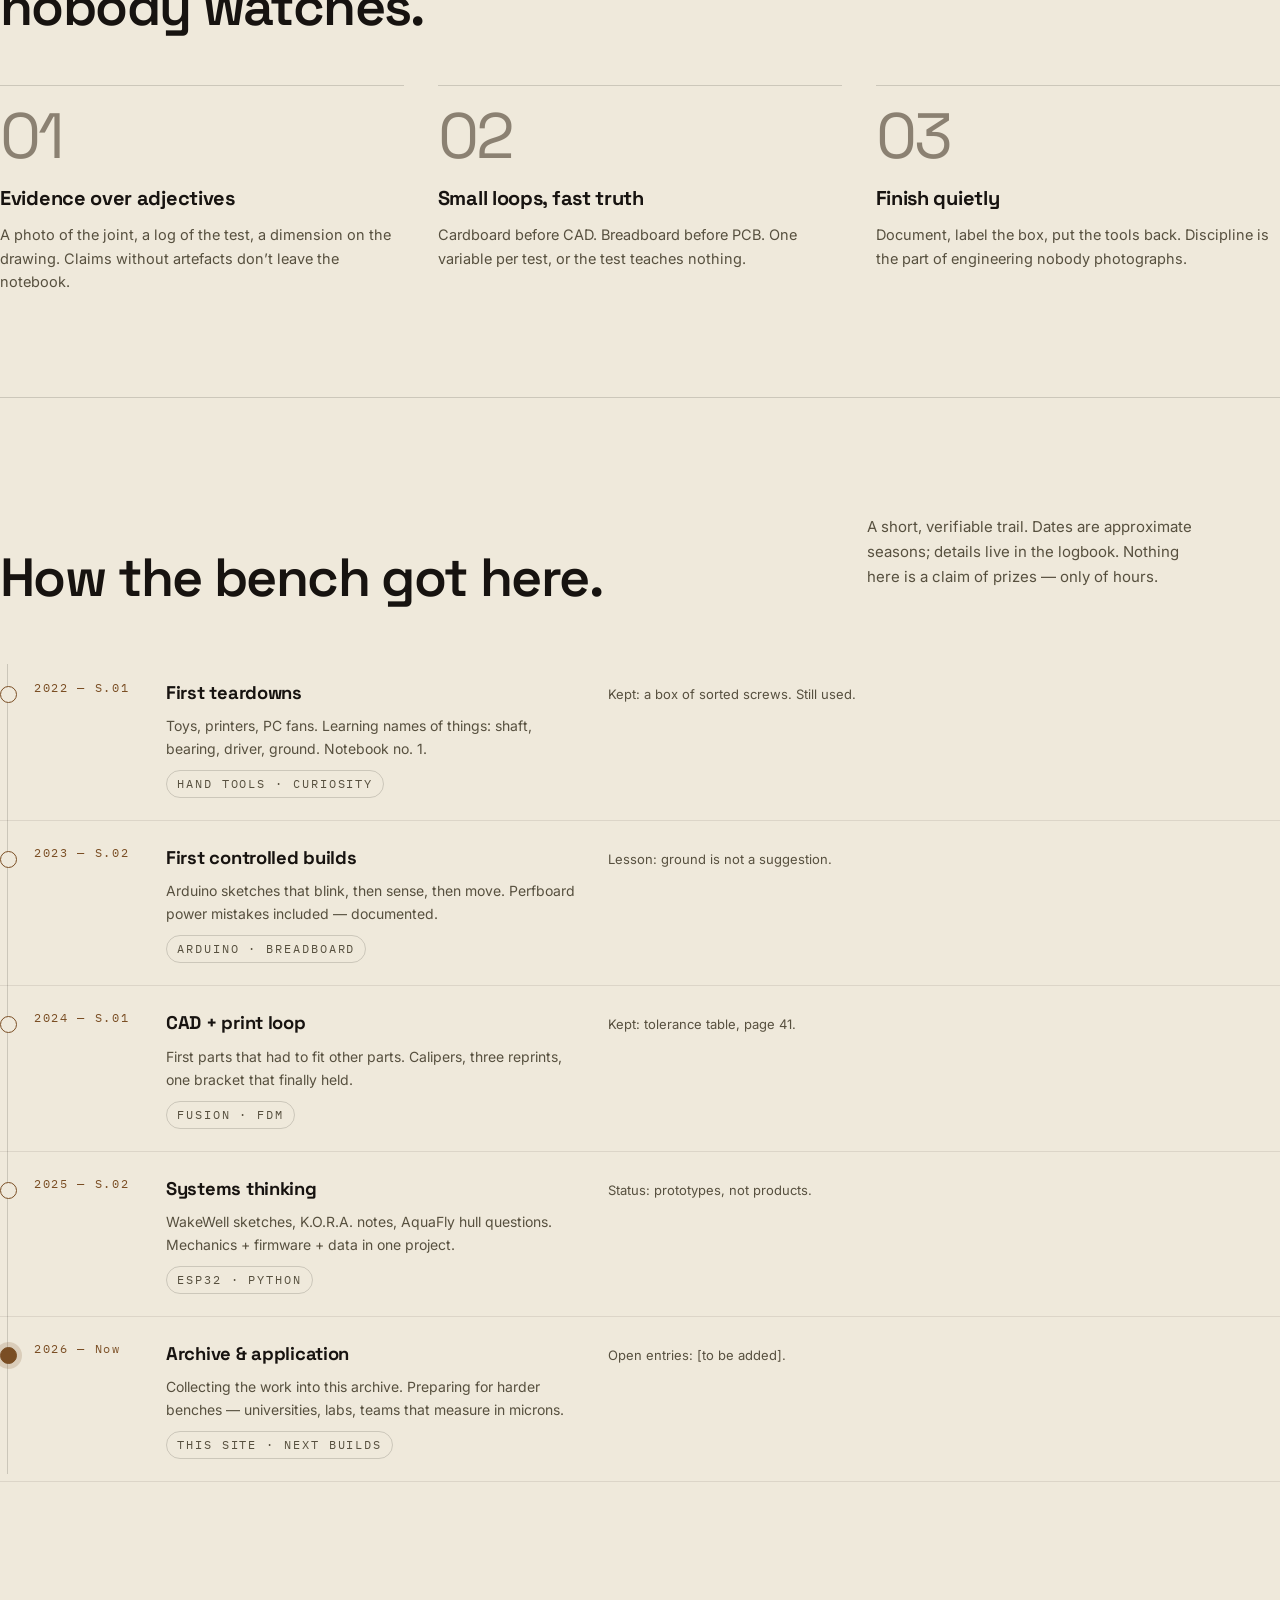
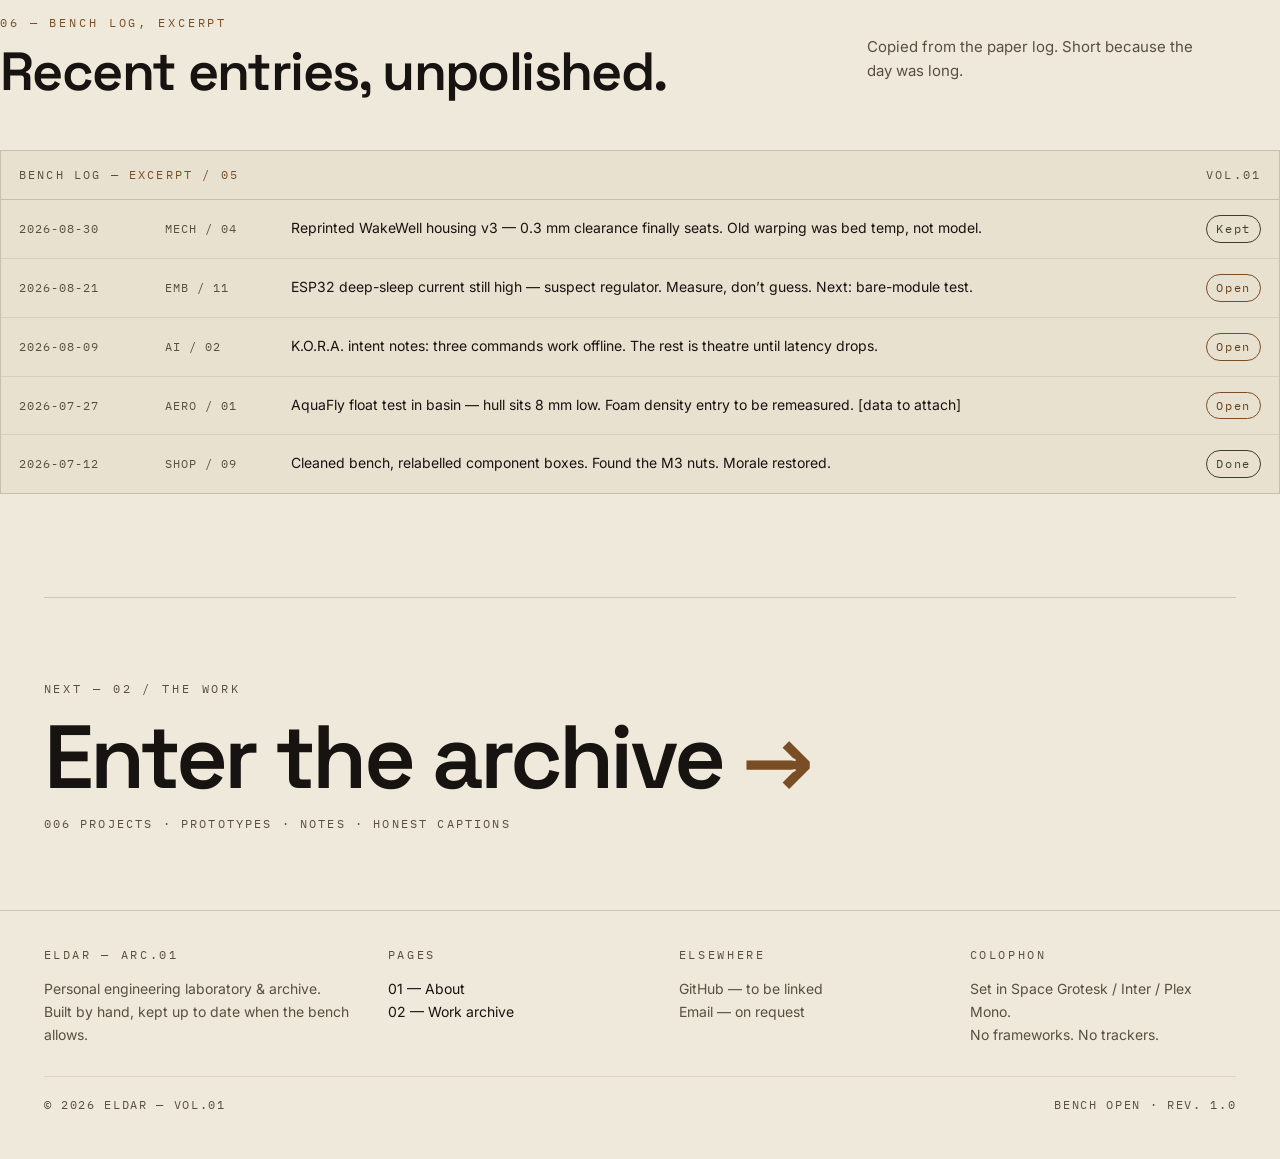
==== commit 9ee8e049: "Revert "Rev 1.1: real bio content (record, timeline, contacts), semantic dl/landmarks" This reverts " ====
--- a/index.html
+++ b/index.html
@@ -3,13 +3,13 @@
 <head>
   <meta charset="UTF-8">
   <meta name="viewport" content="width=device-width, initial-scale=1.0">
-  <title>Eldar Hamidov — Understanding, Built by Hand | Engineering Archive Vol.01</title>
-  <meta name="description" content="Eldar Hamidov, 16 — student engineer from Sumgait, Azerbaijan. Robotics, cybersecurity and applied AI: WRO, RoboCross, NJCO, AI Olympiad. A personal laboratory and archive.">
+  <title>ELDAR — Understanding, Built by Hand | Engineering Archive Vol.01</title>
+  <meta name="description" content="Eldar — young engineer working across mechanical systems, robotics, embedded hardware and AI. A personal laboratory and archive. Less talk, more bench.">
   <meta name="theme-color" content="#EFE9DB">
-  <link rel="canonical" href="https://eldar-test-web.github.io/eldarH/">
+  <link rel="canonical" href="https://eldar-archive.dev/">
   <meta property="og:type" content="website">
-  <meta property="og:title" content="Eldar Hamidov — Understanding, Built by Hand">
-  <meta property="og:description" content="Robotics, cybersecurity, applied AI. Competitions, prototypes, notes — a personal engineering laboratory from Sumgait, Azerbaijan.">
+  <meta property="og:title" content="ELDAR — Understanding, Built by Hand">
+  <meta property="og:description" content="Mechanical systems, robotics, embedded hardware, AI. A personal engineering laboratory and archive.">
   <meta property="og:image" content="https://images.unsplash.com/photo-1530124566582-a618bc2615dc?q=80&w=1200&auto=format&fit=crop">
   <meta name="twitter:card" content="summary_large_image">
   <link rel="icon" href="data:image/svg+xml,%3Csvg xmlns='http://www.w3.org/2000/svg' viewBox='0 0 64 64'%3E%3Crect width='64' height='64' fill='%23171310'/%3E%3Ctext x='32' y='42' font-family='Arial' font-weight='700' font-size='32' fill='%23EFE9DB' text-anchor='middle'%3EE%3C/text%3E%3Crect x='14' y='48' width='36' height='3' fill='%239C6633'/%3E%3C/svg%3E">
@@ -27,7 +27,7 @@
 
   <header class="site-head">
     <div class="head-in">
-      <a class="brand" href="./">
+      <a class="brand" href="./" aria-label="Eldar — home">
         <span class="brand-mark">ELDAR</span>
         <span class="brand-sub">Arc.01 — Bench / Notes / Machines</span>
       </a>
@@ -46,17 +46,16 @@
     <section class="hero-about wrap" aria-labelledby="hero-title">
       <div class="hero-grid">
         <div class="hero-copy">
-          <p class="vol reveal">Personal archive — <b>Vol. 01 / 2026</b> &nbsp;·&nbsp; Sumgait, Azerbaijan</p>
-          <h1 id="hero-title" class="h-display lines">
+          <p class="vol reveal">Personal archive — <b>Vol. 01 / 2026</b> &nbsp;·&nbsp; Engineering, kept on paper and metal</p>
+          <h1 id="hero-title" class="h-display lines" aria-label="To understand, I take apart. To learn, I build.">
             <span class="line"><span>To understand,</span></span>
             <span class="line"><span>I take apart.</span></span>
             <span class="line"><span>To learn, <em>I build.</em></span></span>
           </h1>
           <p class="lede reveal reveal-d1" style="margin-top:26px">
-            I&rsquo;m <strong>Eldar Hamidov</strong> — 16, studying at School No.29 in Sumgait, Azerbaijan.
-            I work where mechanics, electronics, and software meet: robots that survived RoboCross and WRO floors,
-            embedded boards, and applied AI. This site is my bench drawer, left open: what I care about,
-            what I can do, and how I think.
+            I&rsquo;m <strong>Eldar</strong> — a young engineer working where mechanics, electronics,
+            and software meet. Robots, embedded boards, small machines, and the AI that runs on them.
+            This site is my bench drawer, left open: what I care about, what I can do, and how I think.
           </p>
           <div class="hero-note reveal reveal-d2">
             <span class="bar" aria-hidden="true"></span>
@@ -76,19 +75,19 @@
             </div>
           </div>
           <figcaption class="caption"><span><b>FIG.01</b> — Bench study, gears &amp; tolerance</span><span> Steel / brass — 08:40</span></figcaption>
-          <dl class="hero-meta">
-            <div><dt>Focus</dt><dd>Robotics · Security · AI</dd></div>
-            <div><dt>Mode</dt><dd>Build — test — revise</dd></div>
-          </dl>
+          <div class="hero-meta" aria-label="Profile metadata">
+            <div>Focus<b>Mechatronics · Robotics</b></div>
+            <div>Mode<b>Build — test — revise</b></div>
+          </div>
         </figure>
       </div>
 
-      <dl class="spec-strip reveal">
-        <div><dt>Identity</dt><dd>Eldar Hamidov</dd></div>
-        <div><dt>Terrain</dt><dd>Mechatronics · Embedded · AI</dd></div>
-        <div><dt>Method</dt><dd>First principles, by hand</dd></div>
-        <div><dt>Status</dt><dd>School No.29 · Sumgait</dd></div>
-      </dl>
+      <div class="spec-strip reveal" aria-label="Quick facts">
+        <div><small>Identity</small><strong>Eldar — builder</strong></div>
+        <div><small>Terrain</small><strong>Mechanics · Embedded · AI</strong></div>
+        <div><small>Method</small><strong>First principles, by hand</strong></div>
+        <div><small>Status</small><strong>Bench open — Vol.01</strong></div>
+      </div>
     </section>
 
     <!-- 01 PROFILE -->
@@ -102,9 +101,9 @@
       </div>
       <div class="profile-grid">
         <div class="profile-main reveal">
-          <p>I started the way most builders start: unscrewing things I wasn&rsquo;t supposed to. Remote cars, old printers, a bicycle gearbox. The question was always the same — <em>what moves what, and why?</em> By 2020 that habit had a team name, SUMracers, and a world stage: RoboCross and the virtual World Robot Olympiads.</p>
-          <p>Now the loop is sketch → CAD → print → code → test. I model in Fusion 360, print on an Anycubic Kobra 2 Pro, wire ESP32 boards, and write the firmware — then document what failed. Competitions from Teknofest to WRO Azerbaijan taught the same lesson the bench did: constraints first, excuses never.</p>
-          <p>Cybersecurity (second place at the National Junior Cybersecurity Olympiad) and applied AI (honor roll at the International Inter-School AI Olympiad) joined the bench later. I also volunteer with Sumgait Youth House and Bir Könüllü. The aim is international engineering education — harder labs, stricter tolerances, people who build above my level. Until then, one prototype at a time.</p>
+          <p>I started the way most builders start: unscrewing things I wasn&rsquo;t supposed to. Remote cars, old printers, a bicycle gearbox. The question was always the same — <em>what moves what, and why?</em></p>
+          <p>Now the questions are larger but the habit is unchanged. I design small mechanical assemblies, wire them to microcontrollers, write the firmware, and then teach a simple model to make sense of the sensors. Hardware tells me when I&rsquo;m wrong fast. That&rsquo;s why I like it.</p>
+          <p>I&rsquo;m interested in international engineering education not as a credential, but as a harder bench: better labs, stricter tolerances, people who build at a level I haven&rsquo;t reached yet. Until then, I practice here — one prototype at a time.</p>
           <figure class="pull">
             <blockquote>
               <p>&ldquo;If I can&rsquo;t explain how it fails, I don&rsquo;t yet understand how it works.&rdquo;</p>
@@ -121,13 +120,13 @@
             </div>
           </div>
           <p class="caption"><span><b>FIG.02</b> — Lab hours, notes before code</span><span> Logged</span></p>
-          <div class="fact-table" role="group" aria-label="Facts">
-            <dl><dt>Based</dt><dd>Sumgait, Azerbaijan · School No.29</dd></dl>
-            <dl><dt>Works with</dt><dd>Anycubic Kobra 2 Pro · PLA / PETG · ESP32 / Arduino</dd></dl>
-            <dl><dt>Draws in</dt><dd>Fusion 360 · SolidWorks · FreeCAD · KiCad</dd></dl>
-            <dl><dt>Writes in</dt><dd>Python · C++ · Arduino · HTML / CSS</dd></dl>
-            <dl><dt>Languages</dt><dd>Azerbaijani · English B2 · Turkish · Russian</dd></dl>
-            <dl><dt>Contact</dt><dd><a href="mailto:eldarhamidov2009@gmail.com">eldarhamidov2009@gmail.com</a></dd></dl>
+          <div class="fact-table" aria-label="Facts">
+            <dl><dt>Works with</dt><dd>Aluminium, PLA / PETG, copper, perfboard, patience</dd></dl>
+            <dl><dt>Draws in</dt><dd>Fusion 360 / SolidWorks basics, KiCad, squared paper</dd></dl>
+            <dl><dt>Writes in</dt><dd>Python, C++ (Arduino / ESP32), some C, HTML/CSS/JS</dd></dl>
+            <dl><dt>Reads</dt><dd>Datasheets first, tutorials second</dd></dl>
+            <dl><dt>Languages</dt><dd>To be added — [placeholder]</dd></dl>
+            <dl><dt>Contact</dt><dd>On request — see archive footer</dd></dl>
           </div>
         </div>
       </div>
@@ -149,14 +148,14 @@
           <a class="field" href="work.html#robotics" data-transition data-label="02 — ROBOTICS">
             <span class="idx">/01</span><h3>Mechanical design</h3>
             <p>Small assemblies, enclosures, brackets that actually fit. Tolerance, fasteners, print orientation.</p>
-            <span class="tools">Fusion 360 · SolidWorks · Kobra 2 Pro <span class="arrow" aria-hidden="true">→</span></span>
+            <span class="tools">Fusion · Calipers · PLA/PETG <span class="arrow" aria-hidden="true">→</span></span>
           </a>
         </li>
         <li>
           <a class="field" href="work.html#robotics" data-transition data-label="02 — ROBOTICS">
             <span class="idx">/02</span><h3>Robotics</h3>
             <p>Chassis, kinematics on paper, motor drivers, sensor loops that survive the floor, not just the desk.</p>
-            <span class="tools">ESP32 · Arduino · SUMracers <span class="arrow" aria-hidden="true">→</span></span>
+            <span class="tools">ESP32 · DC / Servo · ROS basics <span class="arrow" aria-hidden="true">→</span></span>
           </a>
         </li>
         <li>
@@ -170,21 +169,21 @@
           <a class="field" href="work.html#kora" data-transition data-label="02 — K.O.R.A.">
             <span class="idx">/04</span><h3>AI, applied narrowly</h3>
             <p>Small useful models: sensor classification, wake-word logic, sleep-pattern notes. Nothing grandiose.</p>
-            <span class="tools">Python · AI Olympiad notes <span class="arrow" aria-hidden="true">→</span></span>
+            <span class="tools">Python · scikit · TinyML notes <span class="arrow" aria-hidden="true">→</span></span>
           </a>
         </li>
         <li>
           <a class="field" href="work.html#security" data-transition data-label="02 — SECURITY LAB">
             <span class="idx">/05</span><h3>Cybersecurity basics</h3>
             <p>Home-lab hygiene: networks, Linux permissions, firmware habits. Local lab only, documented.</p>
-            <span class="tools">Linux · Wireshark · NJCO II <span class="arrow" aria-hidden="true">→</span></span>
+            <span class="tools">Linux · Wireshark · Notes <span class="arrow" aria-hidden="true">→</span></span>
           </a>
         </li>
         <li>
           <a class="field" href="work.html#cad" data-transition data-label="02 — CAD / PROTOTYPES">
             <span class="idx">/06</span><h3>Product sense</h3>
             <p>How a device feels in the hand at 6 a.m. Buttons, weight, light. WakeWell started here.</p>
-            <span class="tools">FreeCAD · Foam · Iteration <span class="arrow" aria-hidden="true">→</span></span>
+            <span class="tools">Sketch · Foam · Iteration <span class="arrow" aria-hidden="true">→</span></span>
           </a>
         </li>
       </ul>
@@ -204,19 +203,19 @@
           <span class="cnum">C.01</span>
           <h3>Design &amp; mechanical</h3>
           <p>Parts that print, fit, and fasten. Measured, not eyeballed.</p>
-          <ul><li>Parametric CAD, assemblies</li><li>Anycubic Kobra 2 Pro · FDM</li><li>Hand tools, drilling, tapping</li></ul>
+          <ul><li>Parametric CAD, assemblies</li><li>FDM printing &amp; post-fit</li><li>Hand tools, drilling, tapping</li></ul>
         </div>
         <div class="cap">
           <span class="cnum">C.02</span>
           <h3>Embedded &amp; code</h3>
           <p>Firmware that reads sensors and drives actuators without drama.</p>
-          <ul><li>ESP32 / Arduino, I²C / SPI / UART</li><li>Python · C++ · tooling &amp; logging</li><li>Git, squinting at datasheets</li></ul>
+          <ul><li>ESP32 / Arduino, I²C / SPI / UART</li><li>Python tooling &amp; logging</li><li>Git, squinting at datasheets</li></ul>
         </div>
         <div class="cap">
           <span class="cnum">C.03</span>
           <h3>Systems &amp; security</h3>
           <p>Keeping small systems sane, documented, and hard to break by accident.</p>
-          <ul><li>Linux · networks · Wireshark</li><li>NJCO II ’25 · AKTA summer school</li><li>Lab-only test discipline</li></ul>
+          <ul><li>Linux basics, networking</li><li>Backups &amp; version notes</li><li>Lab-only test discipline</li></ul>
         </div>
       </div>
     </section>
@@ -260,12 +259,11 @@
         <p class="right reveal">A short, verifiable trail. Dates are approximate seasons; details live in the logbook. Nothing here is a claim of prizes — only of hours.</p>
       </div>
       <ol class="timeline reveal">
-        <li><span class="yr">2020 — S.01</span><div><h3>First world stages</h3><p>RoboCross Online Challenge (Egypt) — II worldwide with the team. WRO ROBOT Virtual Games (Panama) — finalist. WRO Canada-X — V place.</p><span class="tag">RoboCross · WRO</span></div><p class="muted" style="font-size:13px">Team: SUMracers. Lesson: the floor is always different from the desk.</p></li>
-        <li><span class="yr">2021 — S.02</span><div><h3>Finals, repeatedly</h3><p>International Robotics Olympiad (Egypt) — V place with SUMracers. SAF Festival, Scratch Olympiad selection, Baku Engineering University fest — finalist and III place finishes.</p><span class="tag">SUMracers · SAF</span></div><p class="muted" style="font-size:13px">Kept: the habit of documenting every failure.</p></li>
-        <li><span class="yr">2022–23</span><div><h3>Winner’s exhibition</h3><p>Teknofest Azerbaijan — finalist. SAF 2023, Innovative Exhibition — winner with the earthquake rescue-bag concept. Neo Science Olympiad (maths) — III place.</p><span class="tag">SAF winner · Teknofest</span></div><p class="muted" style="font-size:13px">First project that had to convince strangers, not just work.</p></li>
-        <li><span class="yr">2024–25</span><div><h3>Breadth years</h3><p>WRO Azerbaijan — finalist. Bebras USA — Honor Roll. Sabahın Alimləri XIV — finalist. International Inter-School AI Olympiad — Honor Roll. AKTA Cyber Summer School.</p><span class="tag">Bebras · AI Olympiad · AKTA</span></div><p class="muted" style="font-size:13px">Algorithms, physics, AI, security — same discipline, new fields.</p></li>
-        <li><span class="yr">2025 — Podiums</span><div><h3>First places</h3><p>National Junior Cybersecurity Olympiad — II place. USA International English Olympiad — I place. “Professionallar”, Saint Petersburg — I place.</p><span class="tag">NJCO II · English I</span></div><p class="muted" style="font-size:13px">Proof that steady practice compounds.</p></li>
-        <li class="is-now"><span class="yr">2026 — Now</span><div><h3>Archive &amp; application</h3><p>AIRO (Azerbaijan International Robotics Olympiad) — II place. Volunteering with Sumgait Youth House and Bir Könüllü. Fərqlənmə attestatı, with distinction. Collecting it all into this archive.</p><span class="tag">AIRO II · This site</span></div><p class="muted" style="font-size:13px">Full record — see the Work page.</p></li>
+        <li><span class="yr">2022 — S.01</span><div><h3>First teardowns</h3><p>Toys, printers, PC fans. Learning names of things: shaft, bearing, driver, ground. Notebook no. 1.</p><span class="tag">Hand tools · Curiosity</span></div><p class="muted" style="font-size:13px">Kept: a box of sorted screws. Still used.</p></li>
+        <li><span class="yr">2023 — S.02</span><div><h3>First controlled builds</h3><p>Arduino sketches that blink, then sense, then move. Perfboard power mistakes included — documented.</p><span class="tag">Arduino · Breadboard</span></div><p class="muted" style="font-size:13px">Lesson: ground is not a suggestion.</p></li>
+        <li><span class="yr">2024 — S.01</span><div><h3>CAD + print loop</h3><p>First parts that had to fit other parts. Calipers, three reprints, one bracket that finally held.</p><span class="tag">Fusion · FDM</span></div><p class="muted" style="font-size:13px">Kept: tolerance table, page 41.</p></li>
+        <li><span class="yr">2025 — S.02</span><div><h3>Systems thinking</h3><p>WakeWell sketches, K.O.R.A. notes, AquaFly hull questions. Mechanics + firmware + data in one project.</p><span class="tag">ESP32 · Python</span></div><p class="muted" style="font-size:13px">Status: prototypes, not products.</p></li>
+        <li class="is-now"><span class="yr">2026 — Now</span><div><h3>Archive &amp; application</h3><p>Collecting the work into this archive. Preparing for harder benches — universities, labs, teams that measure in microns.</p><span class="tag">This site · Next builds</span></div><p class="muted" style="font-size:13px">Open entries: [to be added].</p></li>
       </ol>
     </section>
 
@@ -278,7 +276,7 @@
         </div>
         <p class="right reveal">Copied from the paper log. Short because the day was long.</p>
       </div>
-      <div class="log reveal" role="group" aria-label="Bench log excerpt">
+      <div class="log reveal" aria-label="Bench log excerpt">
         <div class="log-head"><span>Bench log — <b>EXCERPT / 05</b></span><span>Vol.01</span></div>
         <ul class="log-list">
           <li class="log-row"><span class="d">2026-08-30</span><span class="c">MECH / 04</span><span>Reprinted WakeWell housing v3 — 0.3 mm clearance finally seats. Old warping was bed temp, not model.</span><span class="s ok">Kept</span></li>
@@ -291,9 +289,9 @@
     </section>
 
     <div class="wrap">
-      <a class="next reveal" href="work.html" data-transition data-label="02 — WORK ARCHIVE">
+      <a class="next reveal" href="work.html" data-transition data-label="02 — WORK ARCHIVE" aria-label="Go to the work archive">
         <small>Next — 02 / The work</small>
-        <h2 class="big">Enter the archive <span>→</span></h2>
+        <p class="big">Enter the archive <span>→</span></p>
         <p class="muted mono" style="font-size:12px;letter-spacing:.18em;text-transform:uppercase;margin:14px 0 0">006 projects · prototypes · notes · honest captions</p>
       </a>
     </div>
@@ -302,12 +300,12 @@
   <footer class="site-foot">
     <div class="wrap">
       <div class="foot-grid">
-        <div><h2 class="foot-h">Eldar Hamidov</h2><p class="muted" style="margin:0;max-width:34ch">Robotics · security · AI. Sumgait, Azerbaijan. Built by hand, kept up to date when the bench allows.</p></div>
+        <div><h2 class="foot-h">Eldar — Arc.01</h2><p class="muted" style="margin:0;max-width:34ch">Personal engineering laboratory &amp; archive. Built by hand, kept up to date when the bench allows.</p></div>
         <div><h2 class="foot-h">Pages</h2><p style="margin:0"><a href="index.html" aria-current="page">01 — About</a><br><a href="work.html" data-transition data-label="02 — WORK ARCHIVE">02 — Work archive</a></p></div>
-        <div><h2 class="foot-h">Elsewhere</h2><p style="margin:0"><a href="https://github.com/Eldar-005" target="_blank" rel="noopener">GitHub — Eldar-005</a><br><a href="https://www.youtube.com/@EldarBuildLab" target="_blank" rel="noopener">YouTube — Build Lab</a><br><a href="mailto:eldarhamidov2009@gmail.com">eldarhamidov2009@gmail.com</a></p></div>
+        <div><h2 class="foot-h">Elsewhere</h2><p class="muted" style="margin:0">GitHub — to be linked<br>Email — on request</p></div>
         <div><h2 class="foot-h">Colophon</h2><p class="muted" style="margin:0">Set in Space Grotesk / Inter / Plex Mono.<br>No frameworks. No trackers.</p></div>
       </div>
-      <div class="foot-bottom"><span>© <span data-year>2026</span> Eldar Hamidov — Vol.01</span><span>Bench open · Rev. 1.1</span></div>
+      <div class="foot-bottom"><span>© <span data-year>2026</span> Eldar — Vol.01</span><span>Bench open · Rev. 1.0</span></div>
     </div>
   </footer>
 
--- a/assets/css/style.css
+++ b/assets/css/style.css
@@ -193,23 +193,21 @@
 .hero-copy .vol b{color:var(--fg);font-weight:500}
 .hero-fig{grid-column:8 / span 5}
 .hero-fig .img-reveal{aspect-ratio:4/5}
-.hero-meta{display:grid;grid-template-columns:1fr 1fr;gap:0;border:1px solid var(--line);border-top:0;margin:0}
-.hero-meta div{padding:12px 14px}
+.hero-meta{display:grid;grid-template-columns:1fr 1fr;gap:0;border:1px solid var(--line);border-top:0}
+.hero-meta div{padding:12px 14px;font-family:var(--font-mono);font-size:12px;letter-spacing:.12em;text-transform:uppercase;color:var(--muted)}
 .hero-meta div + div{border-left:1px solid var(--line)}
-.hero-meta dt{font-family:var(--font-mono);font-size:12px;letter-spacing:.12em;text-transform:uppercase;color:var(--muted)}
-.hero-meta dd{margin:3px 0 0;font-family:var(--font-mono);font-size:12px;letter-spacing:.06em;text-transform:uppercase;color:var(--fg)}
+.hero-meta div b{display:block;color:var(--fg);font-weight:500;margin-top:3px;letter-spacing:.06em}
 .hero-note{margin-top:26px;display:flex;gap:16px;align-items:flex-start;max-width:62ch}
 .hero-note .bar{width:2px;align-self:stretch;background:var(--copper);flex:none}
 .spec-strip{
   margin-top:clamp(30px,4vw,54px);
-  margin-bottom:0;
   display:grid;grid-template-columns:repeat(4,1fr);
   border-top:1px solid var(--line);border-bottom:1px solid var(--line);
 }
 .spec-strip div{padding:16px 18px 15px;border-left:1px solid var(--line-soft)}
 .spec-strip div:first-child{border-left:0}
-.spec-strip dt{display:block;font-family:var(--font-mono);font-size:12px;letter-spacing:.22em;color:var(--muted);text-transform:uppercase;margin-bottom:6px}
-.spec-strip dd{margin:0;font-family:var(--font-display);font-weight:500;font-size:15px;letter-spacing:-.01em}
+.spec-strip small{display:block;font-family:var(--font-mono);font-size:12px;letter-spacing:.22em;color:var(--muted);text-transform:uppercase;margin-bottom:6px}
+.spec-strip strong{font-family:var(--font-display);font-weight:500;font-size:15px;letter-spacing:-.01em}
 
 .block{padding:clamp(64px,8vw,128px) 0}
 .block-head{display:grid;grid-template-columns:repeat(12,1fr);gap:20px;margin-bottom:clamp(28px,4vw,52px);align-items:end}
@@ -346,10 +344,9 @@
 .case-top .kind{font-family:var(--font-mono);font-size:12px;letter-spacing:.2em;text-transform:uppercase;color:var(--muted);text-align:right}
 .case-top .kind b{display:block;color:#C39A6B;font-weight:400;margin-top:6px}
 .tech-strip{display:grid;grid-template-columns:repeat(4,1fr);border:1px solid var(--line);margin:0 0 22px}
-.tech-strip div{padding:12px 14px;border-left:1px solid var(--line-soft)}
+.tech-strip div{padding:12px 14px;border-left:1px solid var(--line-soft);font-family:var(--font-mono);font-size:12px;letter-spacing:.1em;text-transform:uppercase;color:var(--muted)}
 .tech-strip div:first-child{border-left:0}
-.tech-strip dt{font-family:var(--font-mono);font-size:12px;letter-spacing:.1em;text-transform:uppercase;color:var(--muted)}
-.tech-strip dd{margin:4px 0 0;font-family:var(--font-mono);font-size:12px;letter-spacing:.1em;text-transform:uppercase;color:var(--fg)}
+.tech-strip div b{display:block;color:var(--fg);font-weight:400;margin-top:4px}
 .case-full .img-reveal{aspect-ratio:21/10;min-height:300px}
 .case-grid{display:grid;grid-template-columns:1fr 1fr;gap:clamp(20px,3vw,44px);margin-top:26px}
 .case-grid h3{font-family:var(--font-mono);font-size:12px;letter-spacing:.22em;text-transform:uppercase;color:#C39A6B;margin:0 0 10px;font-weight:400}
@@ -405,8 +402,8 @@
 .case-cad .img-reveal{aspect-ratio:16/11}
 .oversize{font-family:var(--font-display);font-weight:600;font-size:clamp(2.2rem,4.6vw,4rem);line-height:.95;letter-spacing:-.035em;margin:0 0 16px}
 .oversize span{color:#A89A80}
-.mat-chips{display:flex;flex-wrap:wrap;gap:8px;margin:16px 0 0;padding:0;list-style:none}
-.mat-chips li{font-family:var(--font-mono);font-size:12px;letter-spacing:.12em;text-transform:uppercase;border:1px solid var(--line);border-radius:999px;padding:6px 13px;color:var(--muted)}
+.mat-chips{display:flex;flex-wrap:wrap;gap:8px;margin-top:16px}
+.mat-chips span{font-family:var(--font-mono);font-size:12px;letter-spacing:.12em;text-transform:uppercase;border:1px solid var(--line);border-radius:999px;padding:6px 13px;color:var(--muted)}
 
 /* contact band */
 .contact-band{border:1px solid var(--line);padding:clamp(26px,4vw,48px);display:grid;grid-template-columns:1.3fr 1fr;gap:26px;margin:clamp(50px,6vw,90px) 0}
@@ -460,8 +457,8 @@
   .spec-strip div:nth-child(1),.spec-strip div:nth-child(2){border-top:0}
   .philo{grid-template-columns:1fr}
   .timeline li{grid-template-columns:1fr;gap:6px}
-  .log-row{grid-template-columns:1fr;gap:4px}
-  .log-row .s{justify-self:start;margin-top:4px}
+  .log-row{grid-template-columns:1fr auto;gap:6px}
+  .log-row .c{display:none}
   .case-grid{grid-template-columns:1fr}
   .interlude .img-reveal{min-height:240px}
   .foot-grid{grid-template-columns:1fr}
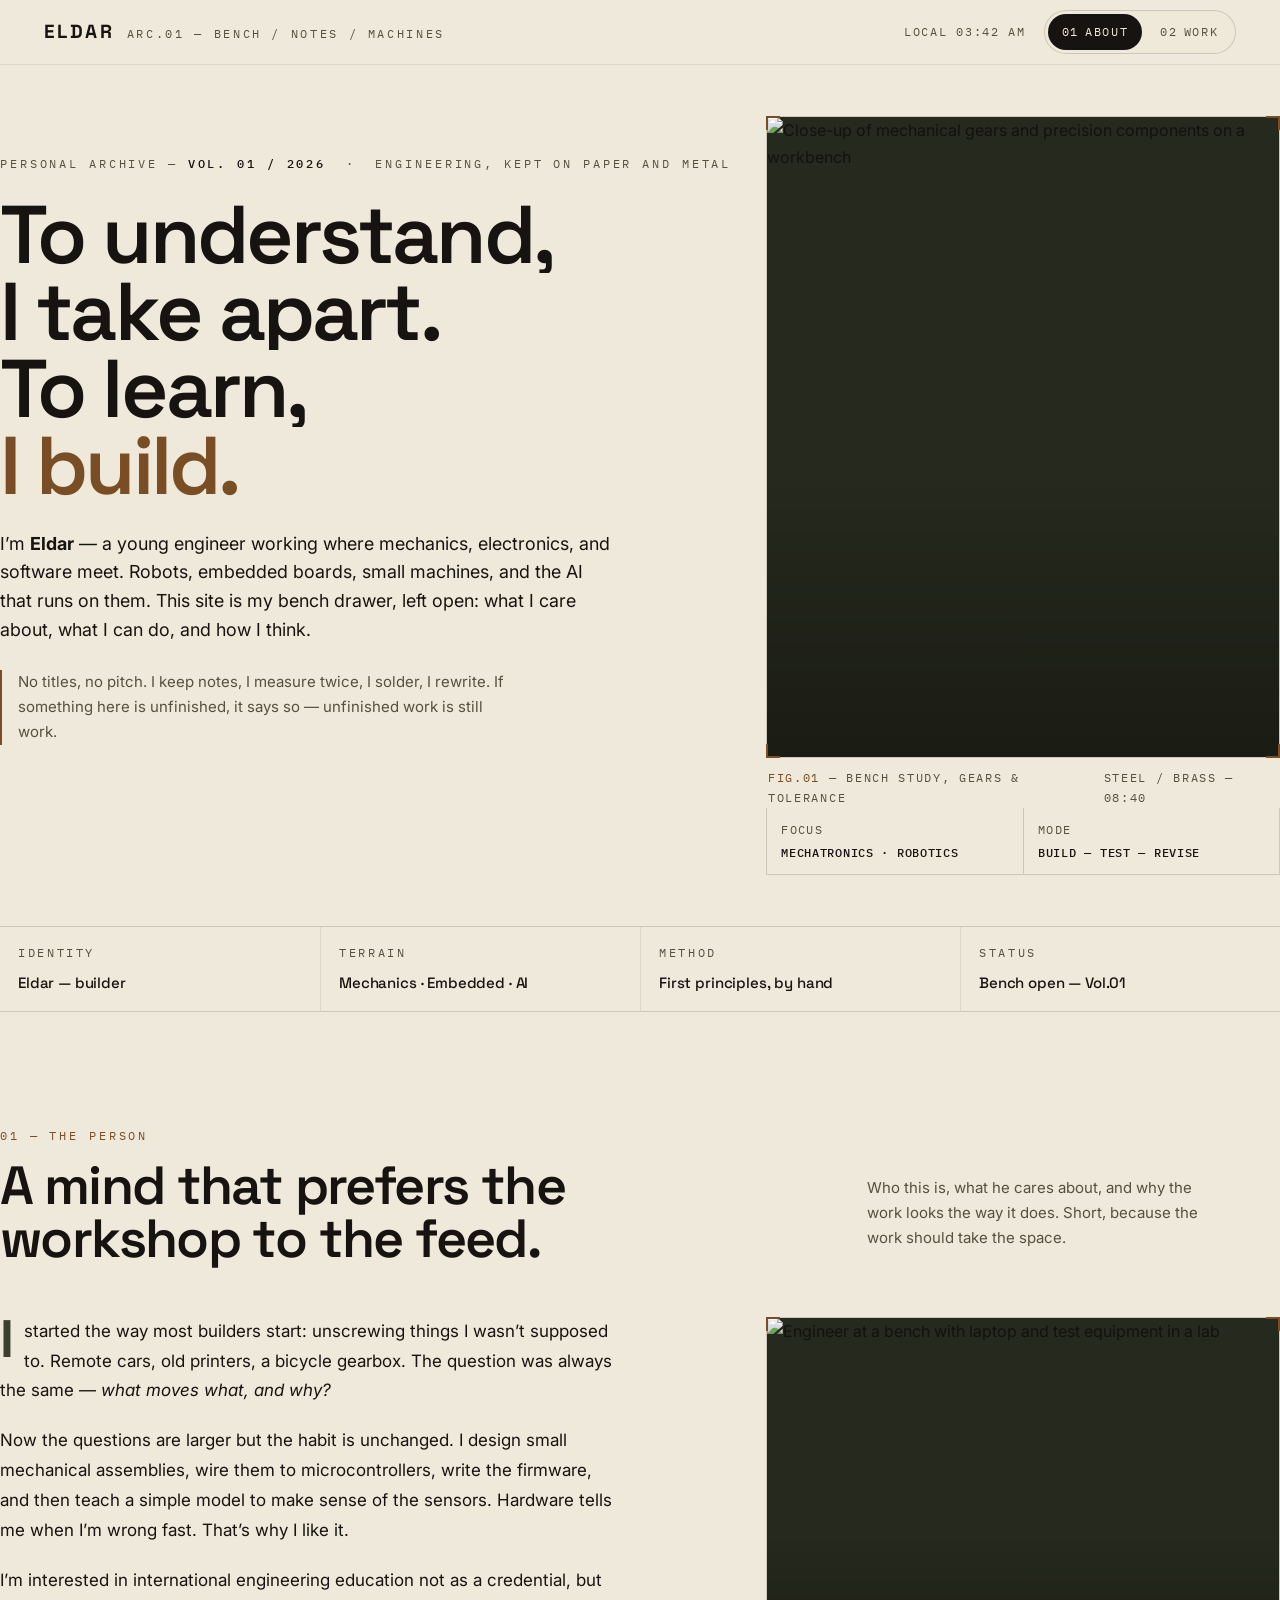
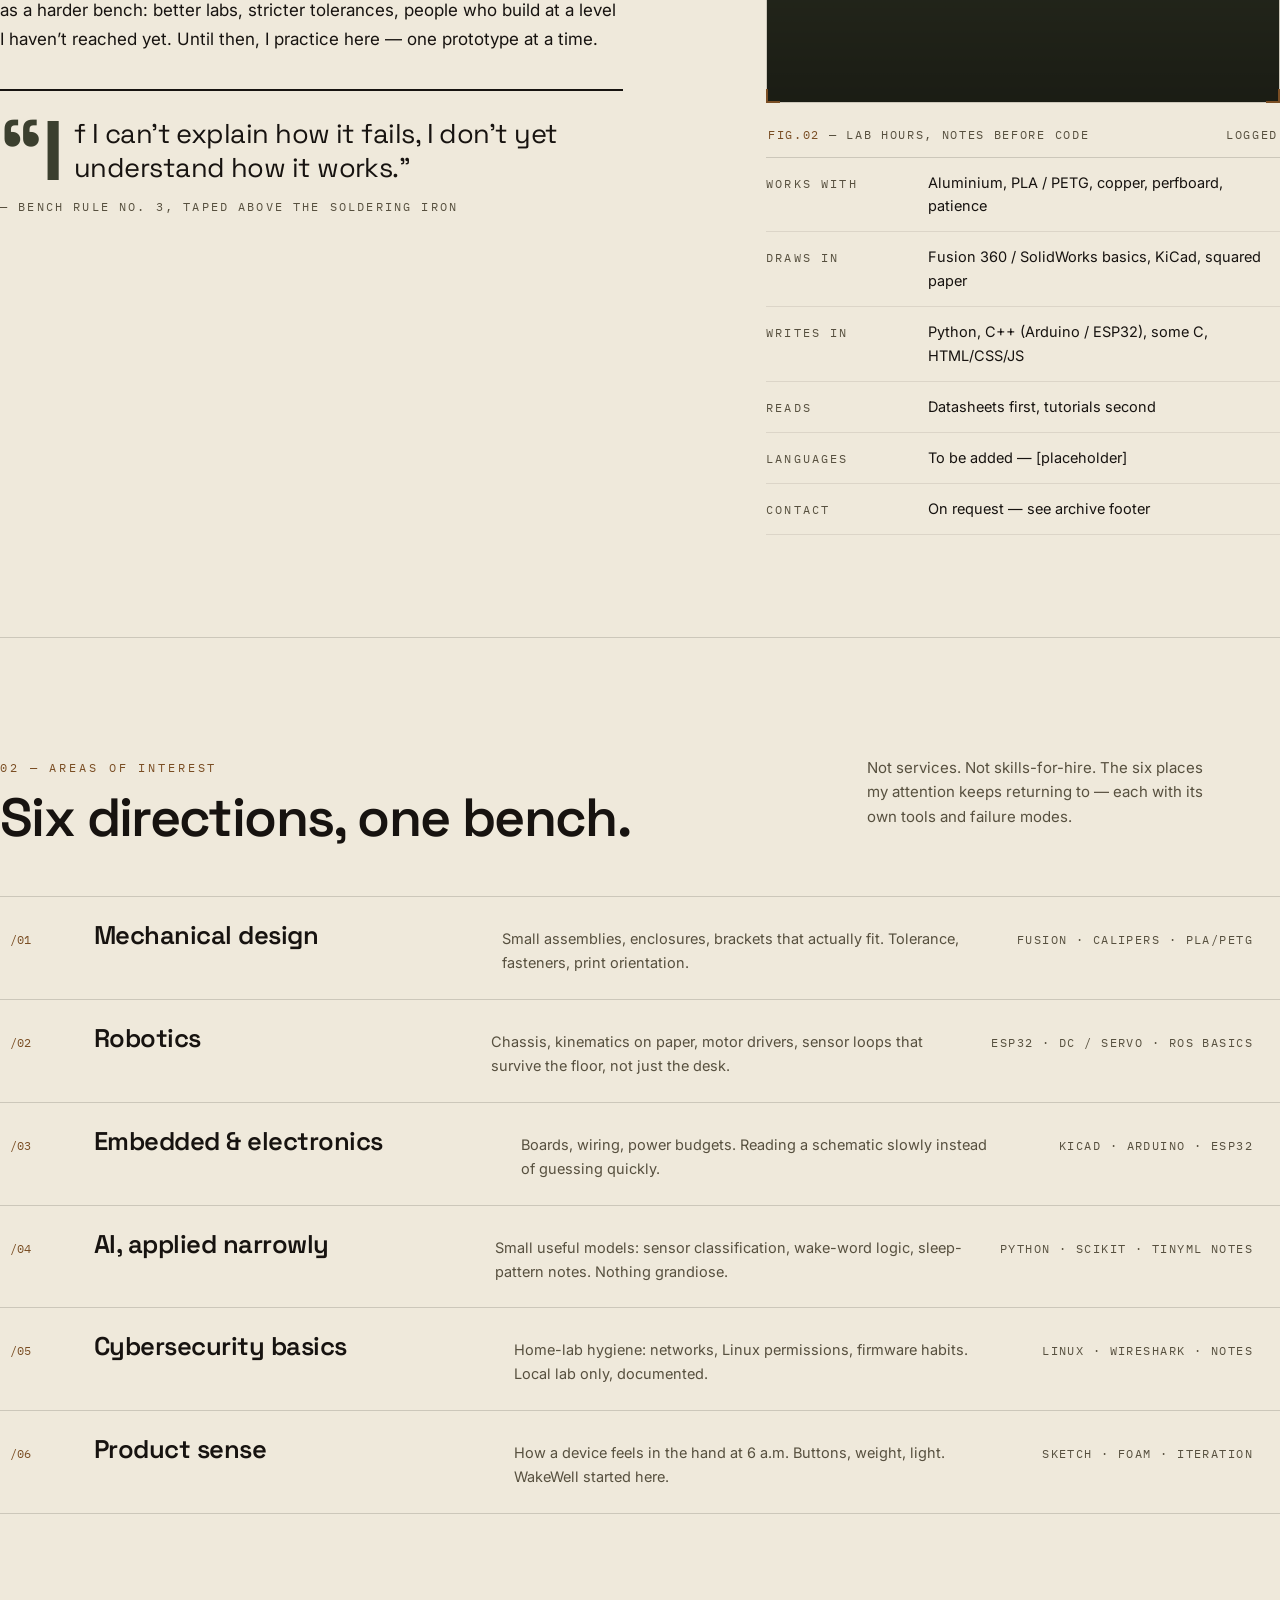
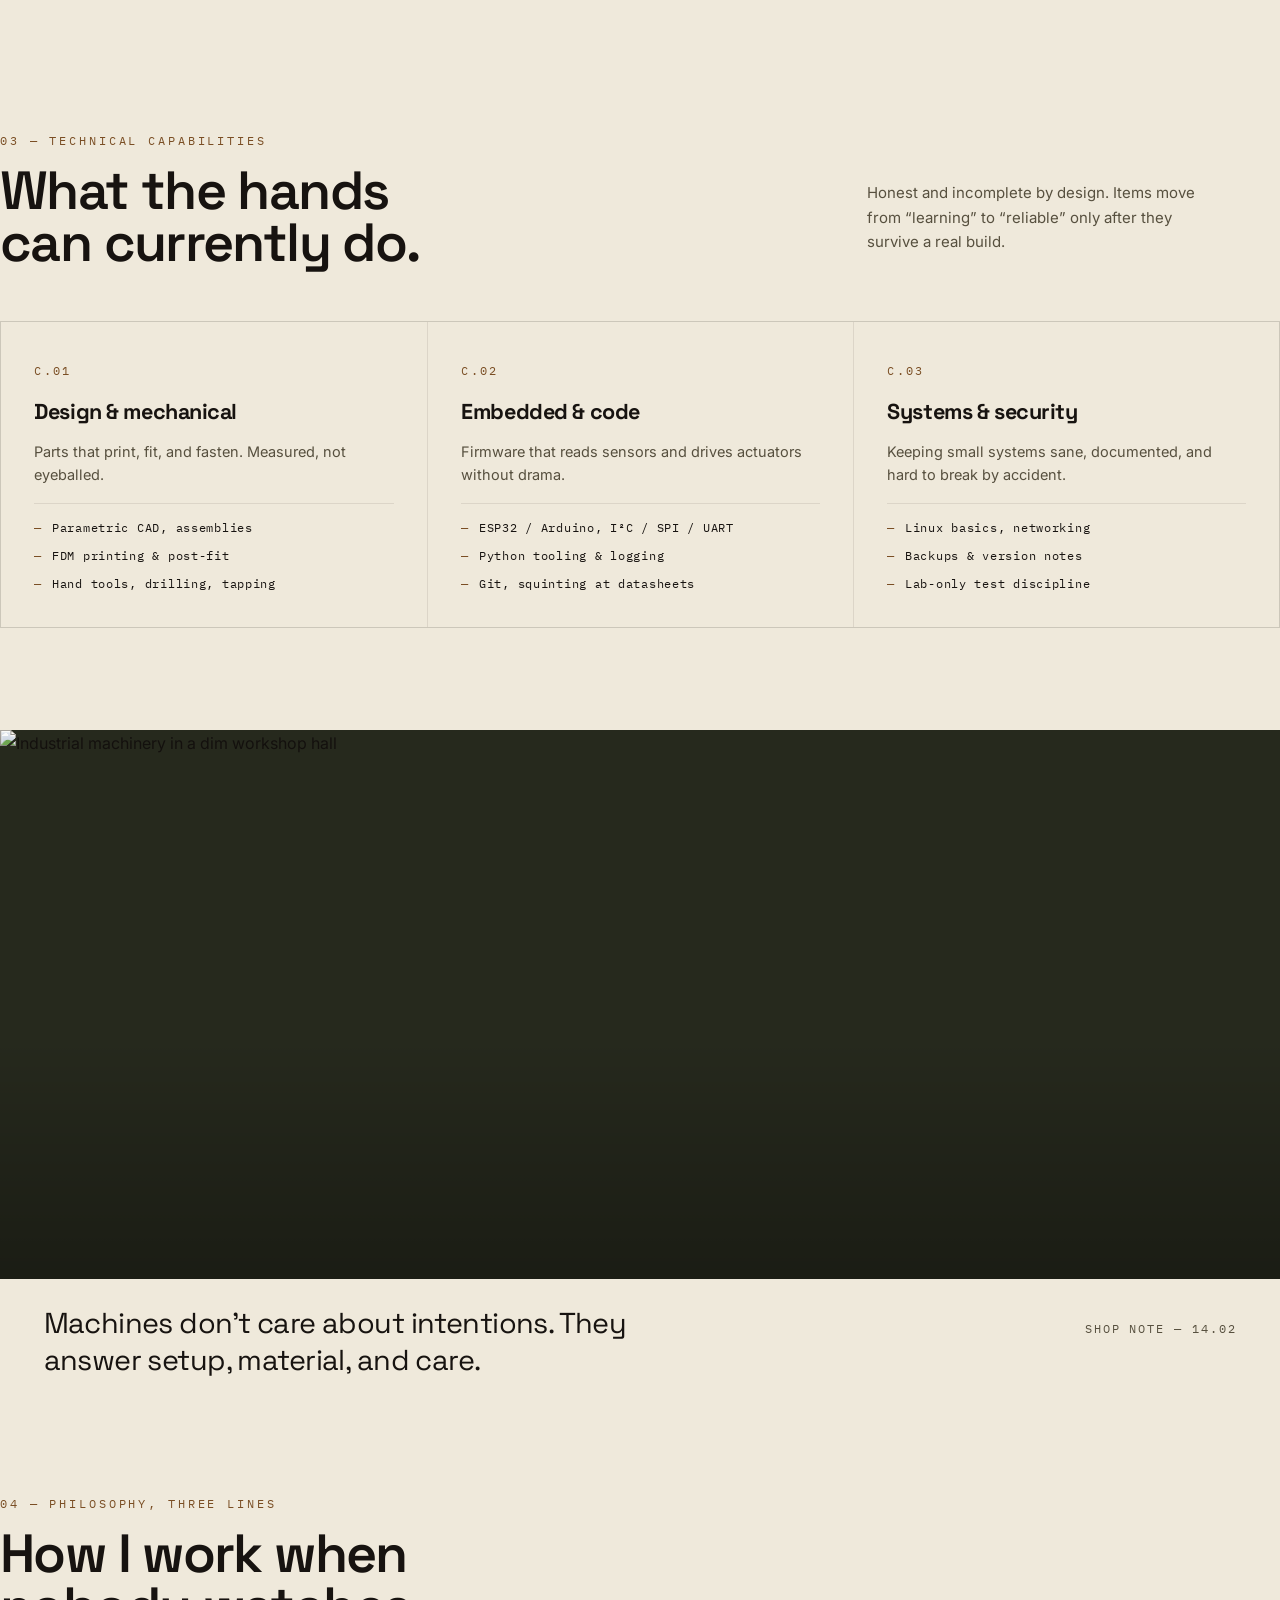
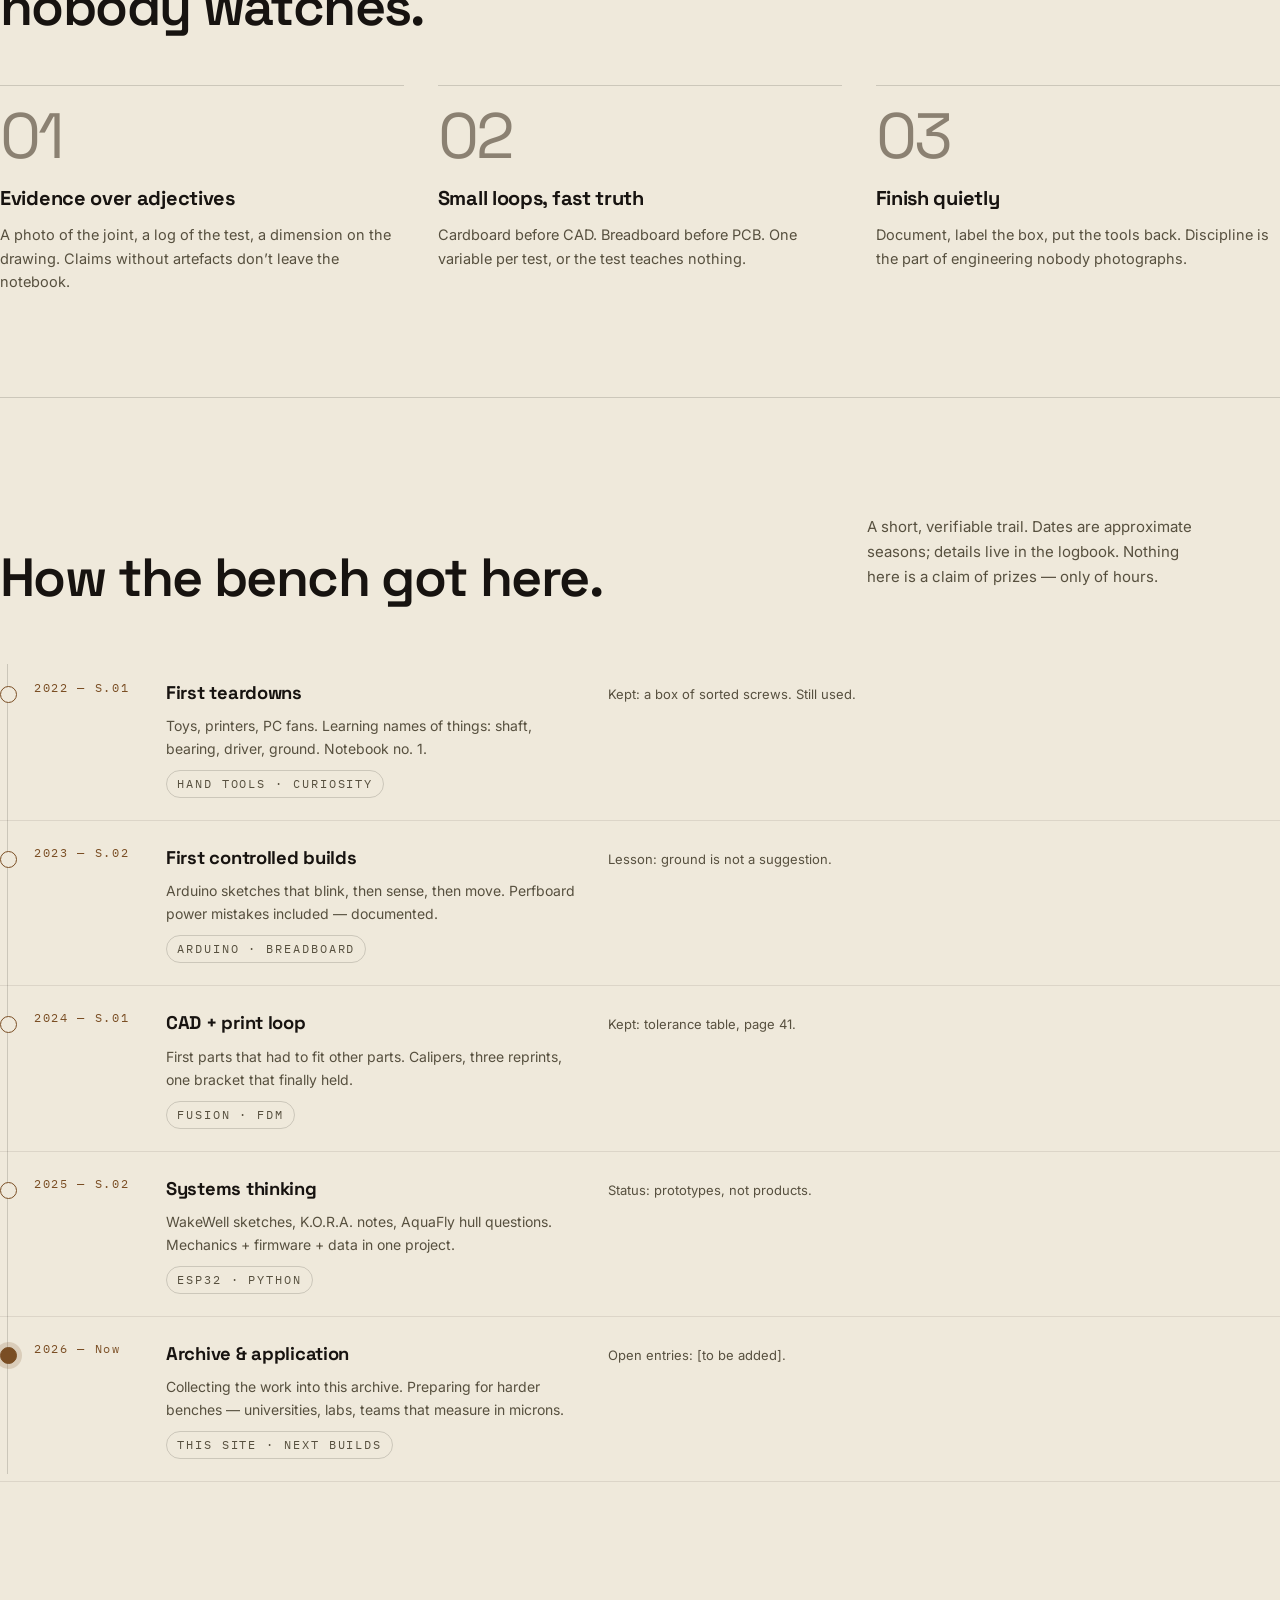
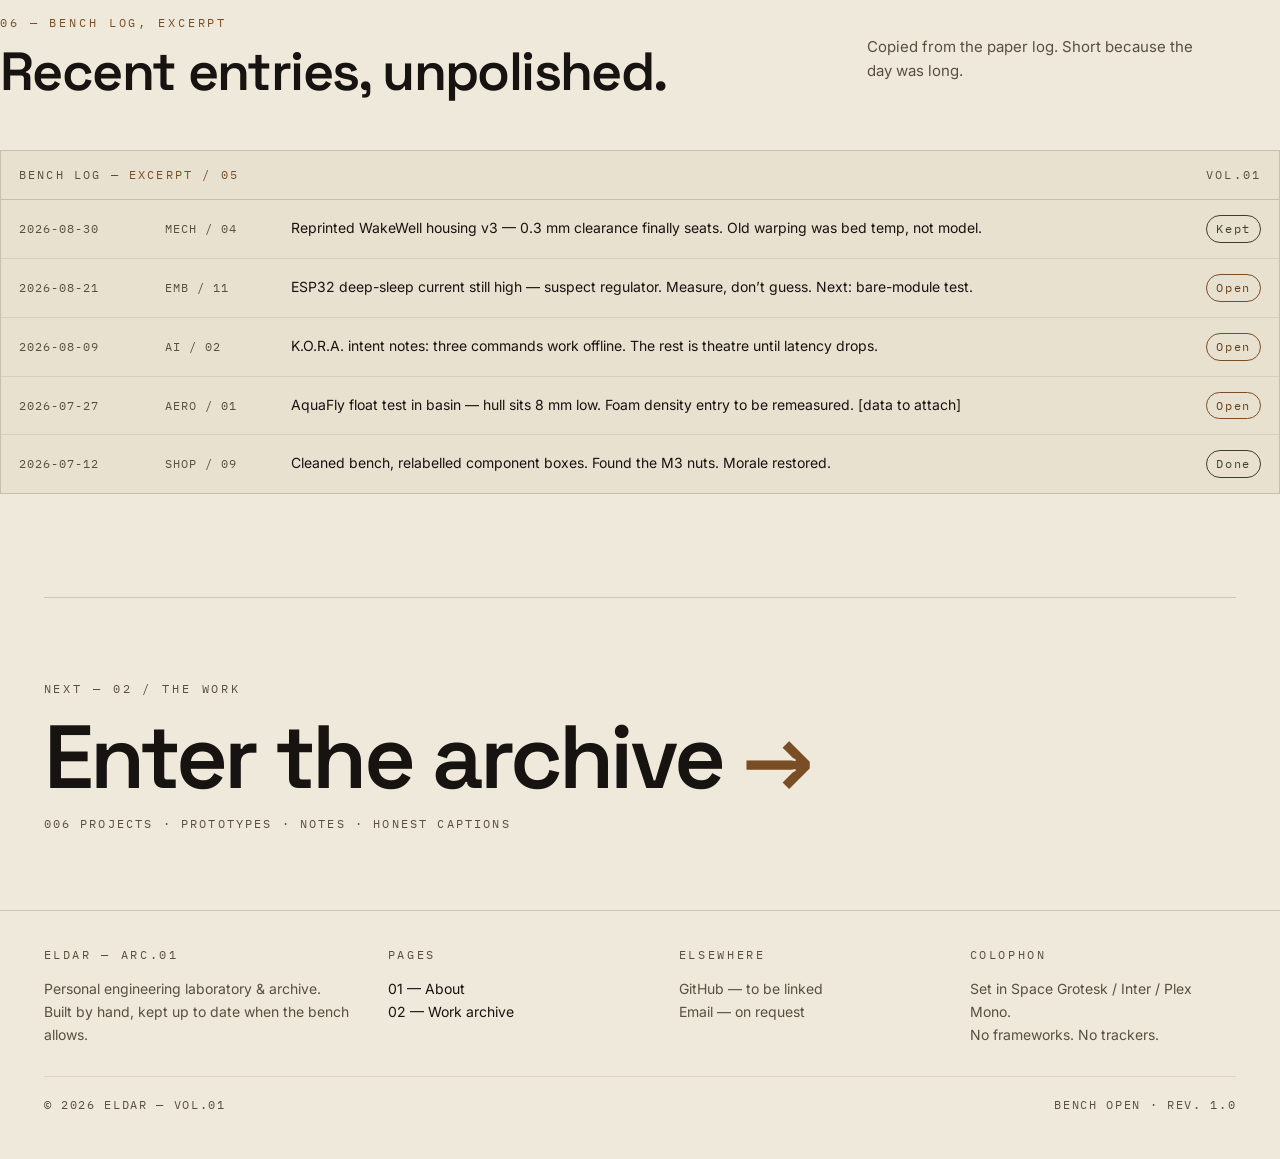
==== commit 48246c95: "Mobile fit: unclipped hero, stacked case headers, wrapped links, tap targets" ====
--- a/index.html
+++ b/index.html
@@ -50,7 +50,8 @@
           <h1 id="hero-title" class="h-display lines" aria-label="To understand, I take apart. To learn, I build.">
             <span class="line"><span>To understand,</span></span>
             <span class="line"><span>I take apart.</span></span>
-            <span class="line"><span>To learn, <em>I build.</em></span></span>
+            <span class="line"><span>To learn,</span></span>
+            <span class="line"><span><em>I build.</em></span></span>
           </h1>
           <p class="lede reveal reveal-d1" style="margin-top:26px">
             I&rsquo;m <strong>Eldar</strong> — a young engineer working where mechanics, electronics,
--- a/assets/css/style.css
+++ b/assets/css/style.css
@@ -49,7 +49,7 @@
 }
 
 *{box-sizing:border-box}
-html{scroll-behavior:smooth}
+html{scroll-behavior:smooth;-webkit-text-size-adjust:100%;text-size-adjust:100%}
 html:focus-within{scroll-behavior:smooth}
 body{
   margin:0;
@@ -66,6 +66,7 @@
 ::selection{background:var(--copper);color:#FFF8EA}
 img{display:block;max-width:100%}
 a{color:inherit}
+.fact-table dd,.contact-rows a span:last-child,.foot-grid a{overflow-wrap:anywhere}
 
 /* skip link */
 .skip{
@@ -451,6 +452,15 @@
   body{font-size:15px}
   .head-clock{display:none}
   .brand-sub{display:none}
+  .head-in{gap:12px}
+  .head-meta{gap:10px}
+  .h-display{font-size:clamp(2.05rem,10vw,2.9rem)}
+  .hero-work .h-display{font-size:clamp(2.05rem,10vw,2.9rem)}
+  .h2{font-size:clamp(1.7rem,8vw,2.2rem)}
+  .giant{font-size:clamp(3.2rem,17vw,4rem)}
+  .case-no{font-size:2.9rem}
+  .case-top{grid-template-columns:1fr;gap:10px}
+  .case-top .kind{text-align:left}
   .spec-strip{grid-template-columns:1fr 1fr}
   .spec-strip div:nth-child(3){border-left:0}
   .spec-strip div{border-top:1px solid var(--line-soft)}
@@ -460,12 +470,31 @@
   .log-row{grid-template-columns:1fr auto;gap:6px}
   .log-row .c{display:none}
   .case-grid{grid-template-columns:1fr}
+  .field .tools{white-space:normal}
+  .contact-rows a{flex-wrap:wrap;row-gap:4px}
+  .hscroll-ctrl{flex-wrap:wrap}
+  .hscroll-ctrl button{padding:12px 22px}
   .interlude .img-reveal{min-height:240px}
+  .interlude blockquote{grid-template-columns:1fr;gap:8px}
   .foot-grid{grid-template-columns:1fr}
   .foot-bottom{flex-direction:column}
   .case-full .img-reveal{min-height:220px}
   .hscroll{grid-auto-columns:minmax(240px,82%)}
-  .nav a{padding:7px 11px}
+  .nav a{padding:10px 13px}
+  .wipe-inner{flex-wrap:wrap;justify-content:center;text-align:center;padding:0 24px}
+}
+@media (max-width:380px){
+  .head-in{gap:10px}
+  .nav a{padding:9px 11px}
+  .nav a b{display:none}
+  .hero-meta{grid-template-columns:1fr}
+  .hero-meta div + div{border-left:0;border-top:1px solid var(--line)}
+  .spec-strip{grid-template-columns:1fr}
+  .spec-strip div{border-left:0;border-top:1px solid var(--line-soft)}
+  .spec-strip div:first-child{border-top:0}
+  .tech-strip{grid-template-columns:1fr}
+  .tech-strip div{border-left:0;border-top:1px solid var(--line-soft)}
+  .tech-strip div:first-child{border-top:0}
 }
 
 /* reduced motion */
